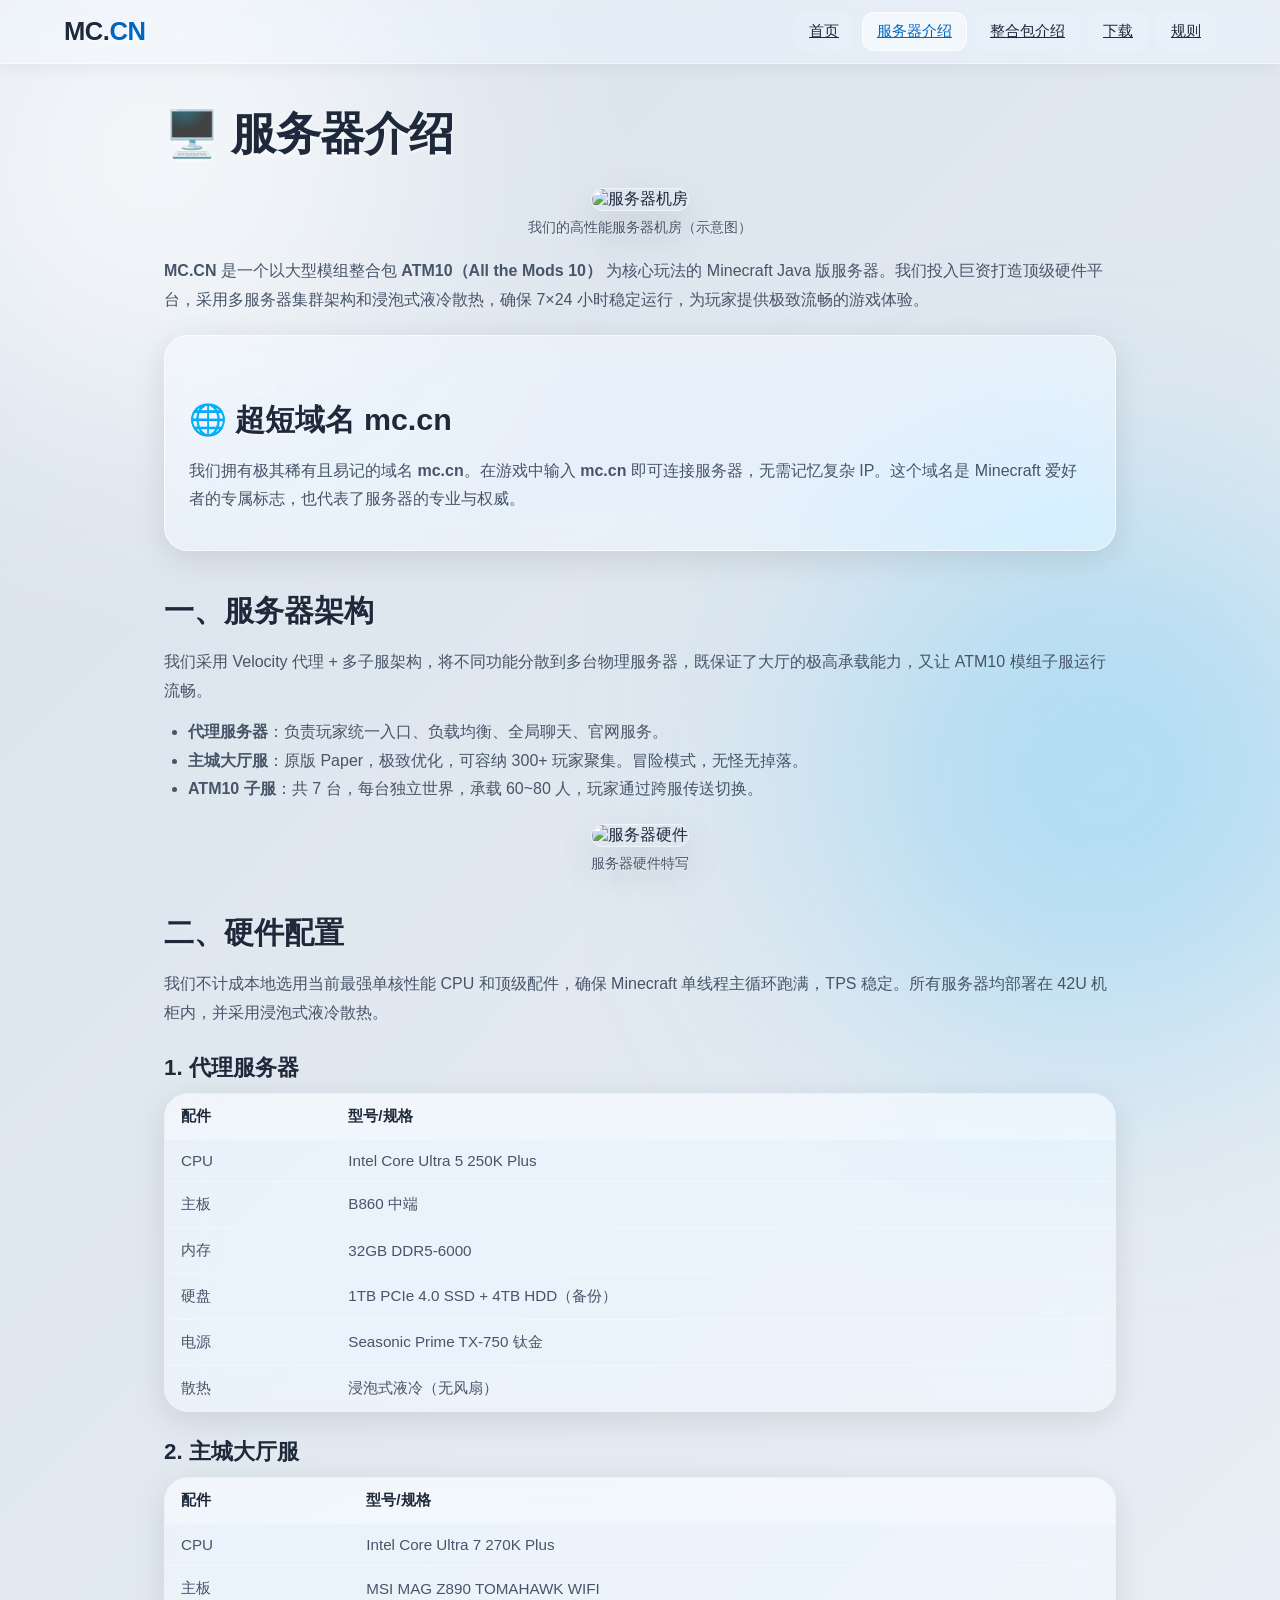
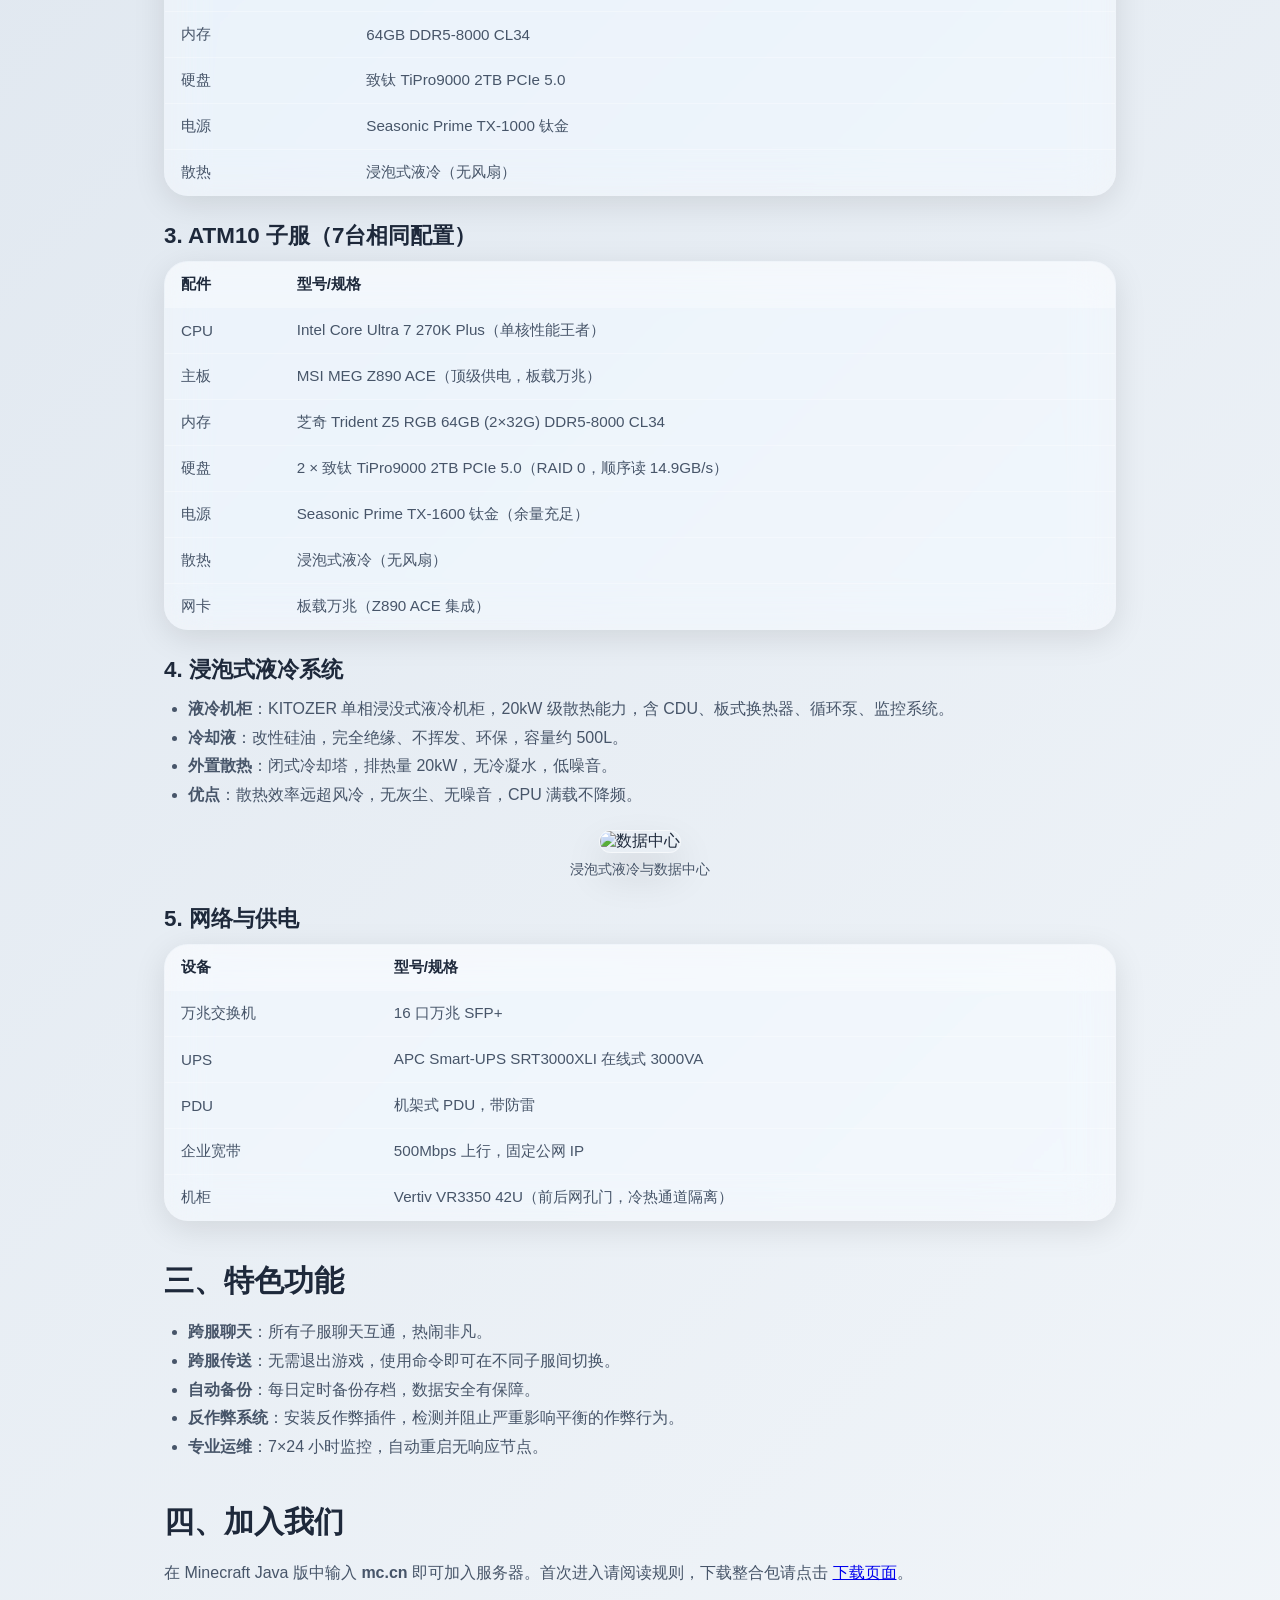
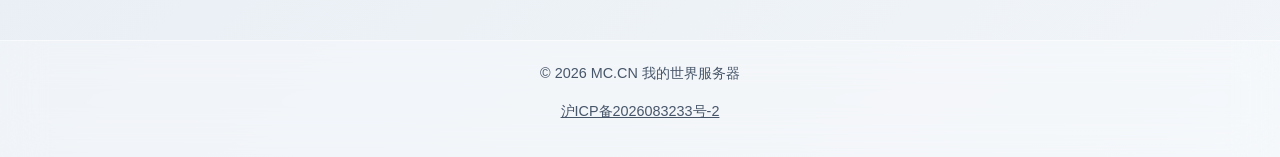
==== about.html @ 5790066d "Initial commit for GitHub Pages site" ====
<!DOCTYPE html>
<html lang="zh-CN">
<head>
    <meta charset="UTF-8">
    <meta name="viewport" content="width=device-width, initial-scale=1.0">
    <title>服务器介绍 - MC.CN</title>
    <style>
        /* 与首页相同的样式，可复制粘贴保持一致 */
        :root {
            --bg-start: #d9e2ec;
            --bg-end: #f1f5f9;
            --glass: rgba(255,255,255,0.4);
            --glass-hover: rgba(255,255,255,0.55);
            --glass-border: rgba(255,255,255,0.6);
            --text: #1e293b;
            --text2: #475569;
            --accent: #0067c0;
            --accent-hover: #1975c4;
            --shadow: 0 8px 32px rgba(0,0,0,0.1);
            --shadow-lg: 0 20px 40px rgba(0,0,0,0.12);
            --radius: 24px;
            --transition: 0.3s cubic-bezier(0.2,0,0,1);
        }
        * { margin: 0; padding: 0; box-sizing: border-box; }
        body {
            font-family: "Segoe UI", "Segoe UI Variable", "PingFang SC", "Microsoft YaHei", sans-serif;
            background: linear-gradient(135deg, var(--bg-start), var(--bg-end));
            color: var(--text);
            min-height: 100vh;
            display: flex;
            flex-direction: column;
            position: relative;
            overflow-x: hidden;
        }
        body::before, body::after {
            content: '';
            position: fixed;
            width: 550px;
            height: 550px;
            border-radius: 50%;
            filter: blur(130px);
            pointer-events: none;
            z-index: 0;
        }
        body::before { background: rgba(255,255,255,0.7); top: -120px; left: -120px; }
        body::after { background: rgba(56,189,248,0.3); bottom: -150px; right: -100px; }
        header {
            position: sticky;
            top: 0;
            z-index: 100;
            height: 64px;
            background: rgba(255,255,255,0.3);
            backdrop-filter: blur(20px) saturate(180%);
            -webkit-backdrop-filter: blur(20px) saturate(180%);
            border-bottom: 1px solid rgba(255,255,255,0.5);
            box-shadow: 0 4px 16px rgba(0,0,0,0.05);
        }
        .nav-container {
            max-width: 1200px;
            margin: 0 auto;
            padding: 0 24px;
            height: 100%;
            display: flex;
            align-items: center;
            justify-content: space-between;
            position: relative;
            z-index: 2;
        }
        .logo { font-size: 1.6rem; font-weight: 600; letter-spacing: -0.5px; text-shadow: 0 1px 2px rgba(255,255,255,0.8); }
        .logo .cn { color: var(--accent); }
        .nav-links { display: flex; gap: 8px; align-items: center; }
        .nav-links a {
            padding: 8px 14px;
            border-radius: 12px;
            font-size: 0.95rem;
            font-weight: 500;
            color: var(--text);
            transition: background var(--transition);
            background: rgba(255,255,255,0.1);
            border: 1px solid transparent;
        }
        .nav-links a:hover { background: rgba(255,255,255,0.4); text-decoration: none; border-color: rgba(255,255,255,0.6); }
        .nav-links a.active { background: rgba(255,255,255,0.5); color: var(--accent); border-color: rgba(255,255,255,0.8); }
        .container { max-width: 1000px; margin: 0 auto; padding: 40px 24px; flex: 1; width: 100%; position: relative; z-index: 1; }
        h1 { font-size: 2.8rem; font-weight: 600; margin-bottom: 24px; letter-spacing: -0.5px; text-shadow: 0 2px 4px rgba(255,255,255,0.8); }
        h2 { font-size: 1.9rem; font-weight: 600; margin: 40px 0 16px; text-shadow: 0 1px 2px rgba(255,255,255,0.6); }
        h3 { font-size: 1.4rem; font-weight: 600; margin: 24px 0 10px; }
        p { color: var(--text2); line-height: 1.8; margin-bottom: 12px; }
        ul { list-style: disc; padding-left: 24px; margin-bottom: 20px; }
        li { color: var(--text2); line-height: 1.8; }
        table {
            width: 100%;
            border-collapse: collapse;
            background: var(--glass);
            backdrop-filter: blur(20px) saturate(180%);
            -webkit-backdrop-filter: blur(20px) saturate(180%);
            border-radius: var(--radius);
            overflow: hidden;
            box-shadow: var(--shadow);
            margin-bottom: 20px;
            border: 1px solid var(--glass-border);
        }
        th, td {
            padding: 12px 16px;
            text-align: left;
            border-bottom: 1px solid rgba(255,255,255,0.3);
            font-size: 0.95rem;
        }
        th { background: rgba(255,255,255,0.3); font-weight: 600; color: var(--text); }
        td { color: var(--text2); }
        tr:last-child td { border-bottom: none; }
        .highlight-box {
            background: var(--glass);
            backdrop-filter: blur(20px) saturate(180%);
            -webkit-backdrop-filter: blur(20px) saturate(180%);
            border: 1px solid var(--glass-border);
            border-radius: var(--radius);
            padding: 24px;
            box-shadow: var(--shadow);
            margin: 20px 0;
            transition: transform var(--transition), box-shadow var(--transition);
        }
        .highlight-box:hover { transform: translateY(-4px); box-shadow: var(--shadow-lg); background: var(--glass-hover); }
        .img-container { margin: 20px 0; text-align: center; }
        .img-container img { max-width: 100%; border-radius: var(--radius); box-shadow: var(--shadow-lg); border: 1px solid rgba(255,255,255,0.6); }
        .img-caption { font-size: 0.85rem; color: var(--text2); margin-top: 8px; text-shadow: 0 1px 2px rgba(255,255,255,0.5); }
        footer {
            background: rgba(255,255,255,0.3);
            backdrop-filter: blur(20px);
            -webkit-backdrop-filter: blur(20px);
            border-top: 1px solid rgba(255,255,255,0.5);
            padding: 20px 24px;
            text-align: center;
            color: var(--text2);
            font-size: 0.9rem;
            position: relative;
            z-index: 1;
        }
        footer a { color: var(--text2); }
        @media (max-width: 768px) {
            h1 { font-size: 2.2rem; }
            .nav-links a { padding: 6px 10px; font-size: 0.85rem; }
            table { font-size: 0.8rem; }
        }
    </style>
</head>
<body>
    <header>
        <div class="nav-container">
            <div class="logo">MC.<span class="cn">CN</span></div>
            <nav class="nav-links">
                <a href="./index.html">首页</a>
                <a href="./about.html" class="active">服务器介绍</a>
                <a href="./mods.html">整合包介绍</a>
                <a href="./download.html">下载</a>
                <a href="./rules.html">规则</a>
            </nav>
        </div>
    </header>

    <main class="container">
        <h1>🖥️ 服务器介绍</h1>

        <div class="img-container">
            <img src="https://images.unsplash.com/photo-1558494949-ef010cbdcc31?auto=format&fit=crop&w=1200&q=80" alt="服务器机房">
            <div class="img-caption">我们的高性能服务器机房（示意图）</div>
        </div>

        <p><strong>MC.CN</strong> 是一个以大型模组整合包 <strong>ATM10（All the Mods 10）</strong> 为核心玩法的 Minecraft Java 版服务器。我们投入巨资打造顶级硬件平台，采用多服务器集群架构和浸泡式液冷散热，确保 7×24 小时稳定运行，为玩家提供极致流畅的游戏体验。</p>

        <div class="highlight-box">
            <h2>🌐 超短域名 mc.cn</h2>
            <p>我们拥有极其稀有且易记的域名 <strong>mc.cn</strong>。在游戏中输入 <strong>mc.cn</strong> 即可连接服务器，无需记忆复杂 IP。这个域名是 Minecraft 爱好者的专属标志，也代表了服务器的专业与权威。</p>
        </div>

        <h2>一、服务器架构</h2>
        <p>我们采用 Velocity 代理 + 多子服架构，将不同功能分散到多台物理服务器，既保证了大厅的极高承载能力，又让 ATM10 模组子服运行流畅。</p>
        <ul>
            <li><strong>代理服务器</strong>：负责玩家统一入口、负载均衡、全局聊天、官网服务。</li>
            <li><strong>主城大厅服</strong>：原版 Paper，极致优化，可容纳 300+ 玩家聚集。冒险模式，无怪无掉落。</li>
            <li><strong>ATM10 子服</strong>：共 7 台，每台独立世界，承载 60~80 人，玩家通过跨服传送切换。</li>
        </ul>

        <div class="img-container">
            <img src="https://images.unsplash.com/photo-1587202372775-e229f172b9d7?auto=format&fit=crop&w=1200&q=80" alt="服务器硬件">
            <div class="img-caption">服务器硬件特写</div>
        </div>

        <h2>二、硬件配置</h2>
        <p>我们不计成本地选用当前最强单核性能 CPU 和顶级配件，确保 Minecraft 单线程主循环跑满，TPS 稳定。所有服务器均部署在 42U 机柜内，并采用浸泡式液冷散热。</p>

        <h3>1. 代理服务器</h3>
        <table>
            <tr><th>配件</th><th>型号/规格</th></tr>
            <tr><td>CPU</td><td>Intel Core Ultra 5 250K Plus</td></tr>
            <tr><td>主板</td><td>B860 中端</td></tr>
            <tr><td>内存</td><td>32GB DDR5-6000</td></tr>
            <tr><td>硬盘</td><td>1TB PCIe 4.0 SSD + 4TB HDD（备份）</td></tr>
            <tr><td>电源</td><td>Seasonic Prime TX-750 钛金</td></tr>
            <tr><td>散热</td><td>浸泡式液冷（无风扇）</td></tr>
        </table>

        <h3>2. 主城大厅服</h3>
        <table>
            <tr><th>配件</th><th>型号/规格</th></tr>
            <tr><td>CPU</td><td>Intel Core Ultra 7 270K Plus</td></tr>
            <tr><td>主板</td><td>MSI MAG Z890 TOMAHAWK WIFI</td></tr>
            <tr><td>内存</td><td>64GB DDR5-8000 CL34</td></tr>
            <tr><td>硬盘</td><td>致钛 TiPro9000 2TB PCIe 5.0</td></tr>
            <tr><td>电源</td><td>Seasonic Prime TX-1000 钛金</td></tr>
            <tr><td>散热</td><td>浸泡式液冷（无风扇）</td></tr>
        </table>

        <h3>3. ATM10 子服（7台相同配置）</h3>
        <table>
            <tr><th>配件</th><th>型号/规格</th></tr>
            <tr><td>CPU</td><td>Intel Core Ultra 7 270K Plus（单核性能王者）</td></tr>
            <tr><td>主板</td><td>MSI MEG Z890 ACE（顶级供电，板载万兆）</td></tr>
            <tr><td>内存</td><td>芝奇 Trident Z5 RGB 64GB (2×32G) DDR5-8000 CL34</td></tr>
            <tr><td>硬盘</td><td>2 × 致钛 TiPro9000 2TB PCIe 5.0（RAID 0，顺序读 14.9GB/s）</td></tr>
            <tr><td>电源</td><td>Seasonic Prime TX-1600 钛金（余量充足）</td></tr>
            <tr><td>散热</td><td>浸泡式液冷（无风扇）</td></tr>
            <tr><td>网卡</td><td>板载万兆（Z890 ACE 集成）</td></tr>
        </table>

        <h3>4. 浸泡式液冷系统</h3>
        <ul>
            <li><strong>液冷机柜</strong>：KITOZER 单相浸没式液冷机柜，20kW 级散热能力，含 CDU、板式换热器、循环泵、监控系统。</li>
            <li><strong>冷却液</strong>：改性硅油，完全绝缘、不挥发、环保，容量约 500L。</li>
            <li><strong>外置散热</strong>：闭式冷却塔，排热量 20kW，无冷凝水，低噪音。</li>
            <li><strong>优点</strong>：散热效率远超风冷，无灰尘、无噪音，CPU 满载不降频。</li>
        </ul>

        <div class="img-container">
            <img src="https://images.unsplash.com/photo-1544197150-b99a580bb7a8?auto=format&fit=crop&w=1200&q=80" alt="数据中心">
            <div class="img-caption">浸泡式液冷与数据中心</div>
        </div>

        <h3>5. 网络与供电</h3>
        <table>
            <tr><th>设备</th><th>型号/规格</th></tr>
            <tr><td>万兆交换机</td><td>16 口万兆 SFP+</td></tr>
            <tr><td>UPS</td><td>APC Smart-UPS SRT3000XLI 在线式 3000VA</td></tr>
            <tr><td>PDU</td><td>机架式 PDU，带防雷</td></tr>
            <tr><td>企业宽带</td><td>500Mbps 上行，固定公网 IP</td></tr>
            <tr><td>机柜</td><td>Vertiv VR3350 42U（前后网孔门，冷热通道隔离）</td></tr>
        </table>

        <h2>三、特色功能</h2>
        <ul>
            <li><strong>跨服聊天</strong>：所有子服聊天互通，热闹非凡。</li>
            <li><strong>跨服传送</strong>：无需退出游戏，使用命令即可在不同子服间切换。</li>
            <li><strong>自动备份</strong>：每日定时备份存档，数据安全有保障。</li>
            <li><strong>反作弊系统</strong>：安装反作弊插件，检测并阻止严重影响平衡的作弊行为。</li>
            <li><strong>专业运维</strong>：7×24 小时监控，自动重启无响应节点。</li>
        </ul>

        <h2>四、加入我们</h2>
        <p>在 Minecraft Java 版中输入 <strong>mc.cn</strong> 即可加入服务器。首次进入请阅读规则，下载整合包请点击 <a href="./download.html">下载页面</a>。</p>
    </main>

    <footer>
        <p>© 2026 MC.CN 我的世界服务器</p>
        <p><a href="https://beian.miit.gov.cn/" target="_blank" rel="noopener">沪ICP备2026083233号-2</a></p>
    </footer>

    <script src="./ads_enabled.js"></script>
    <script src="./ads.js"></script>
</body>
</html>
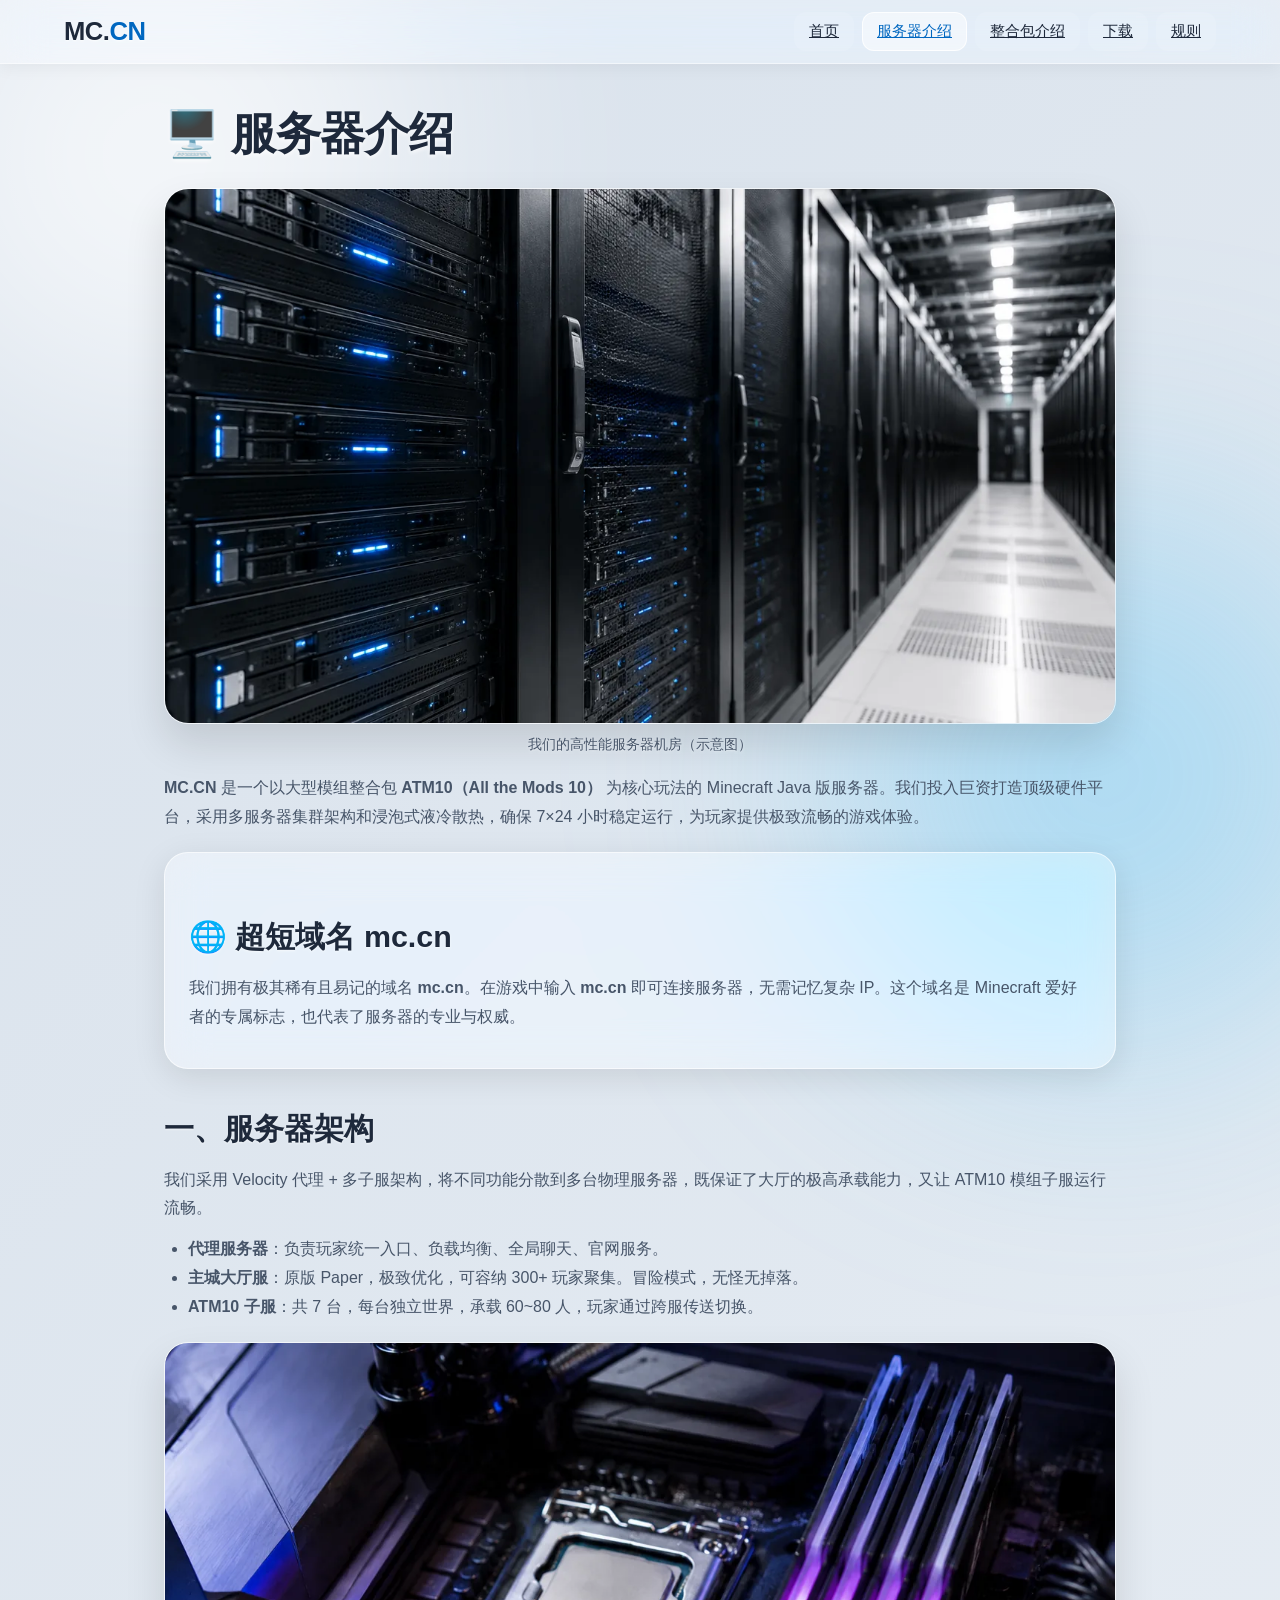
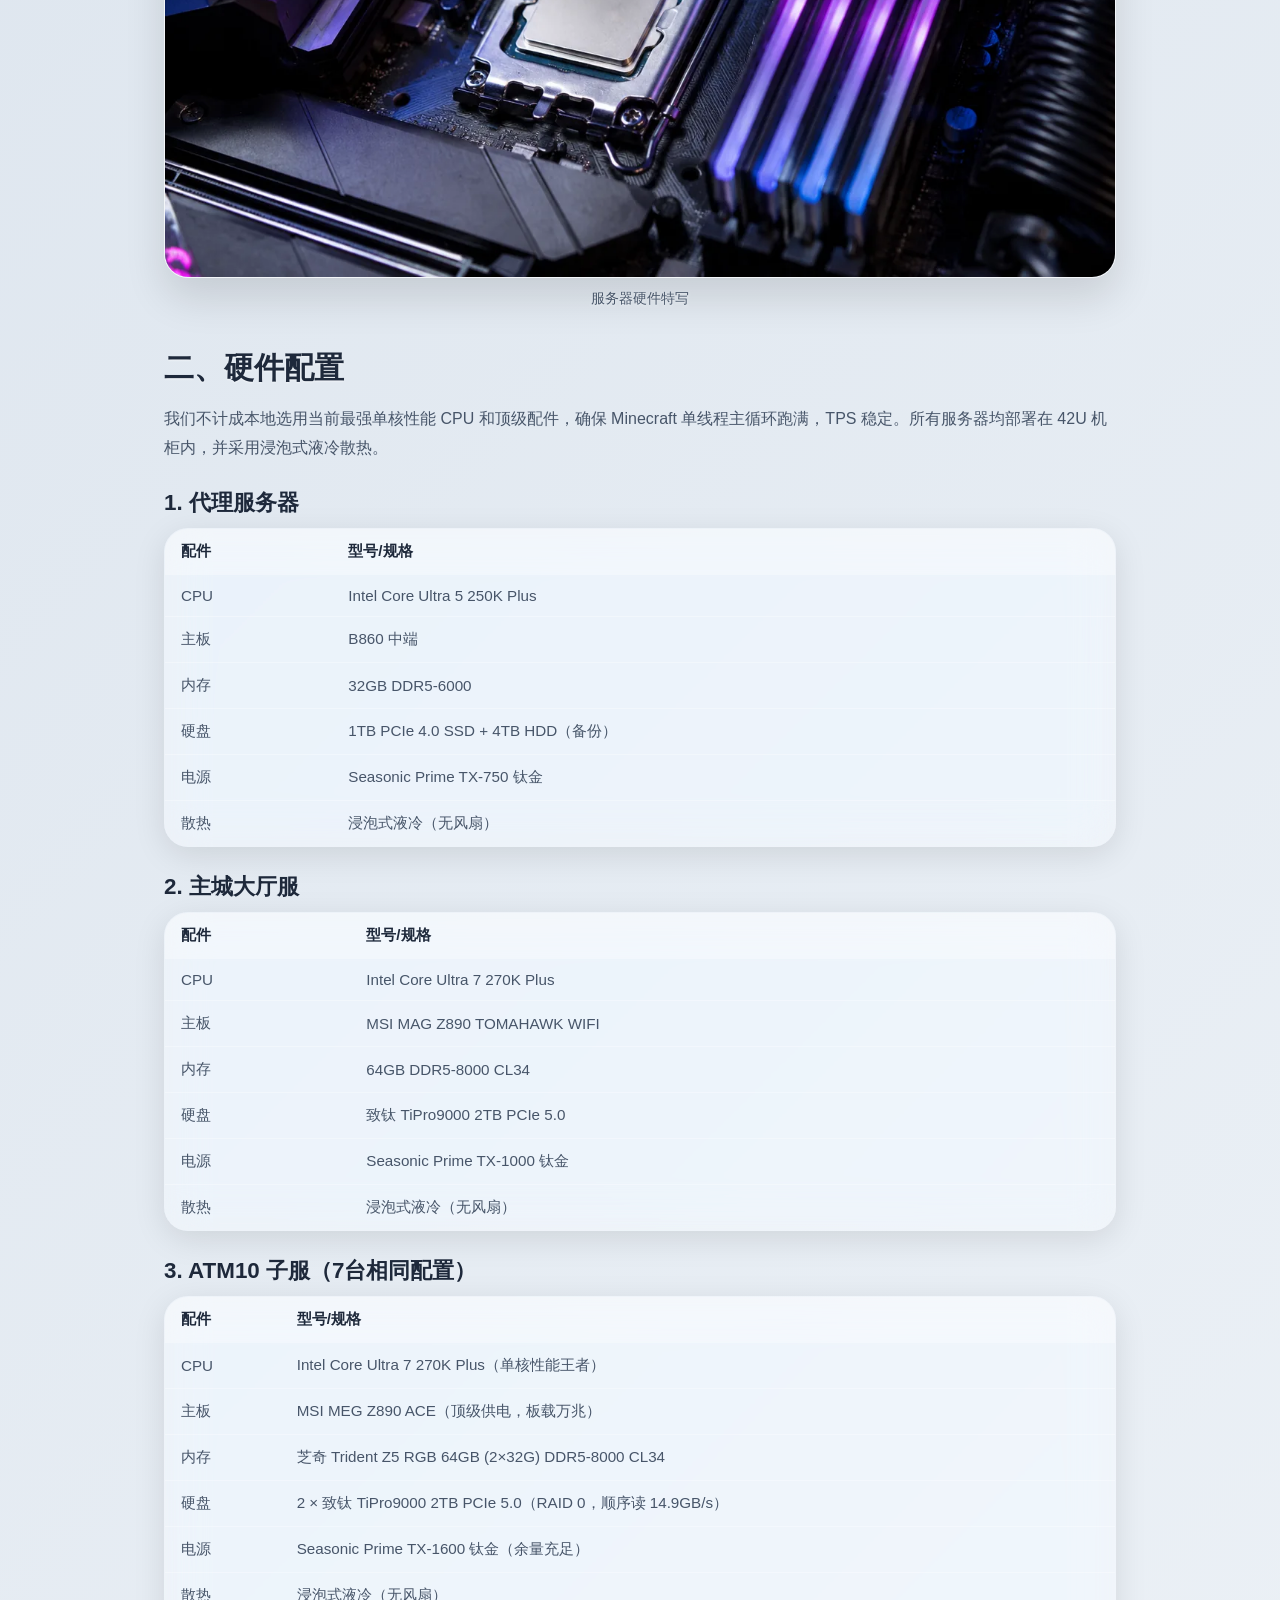
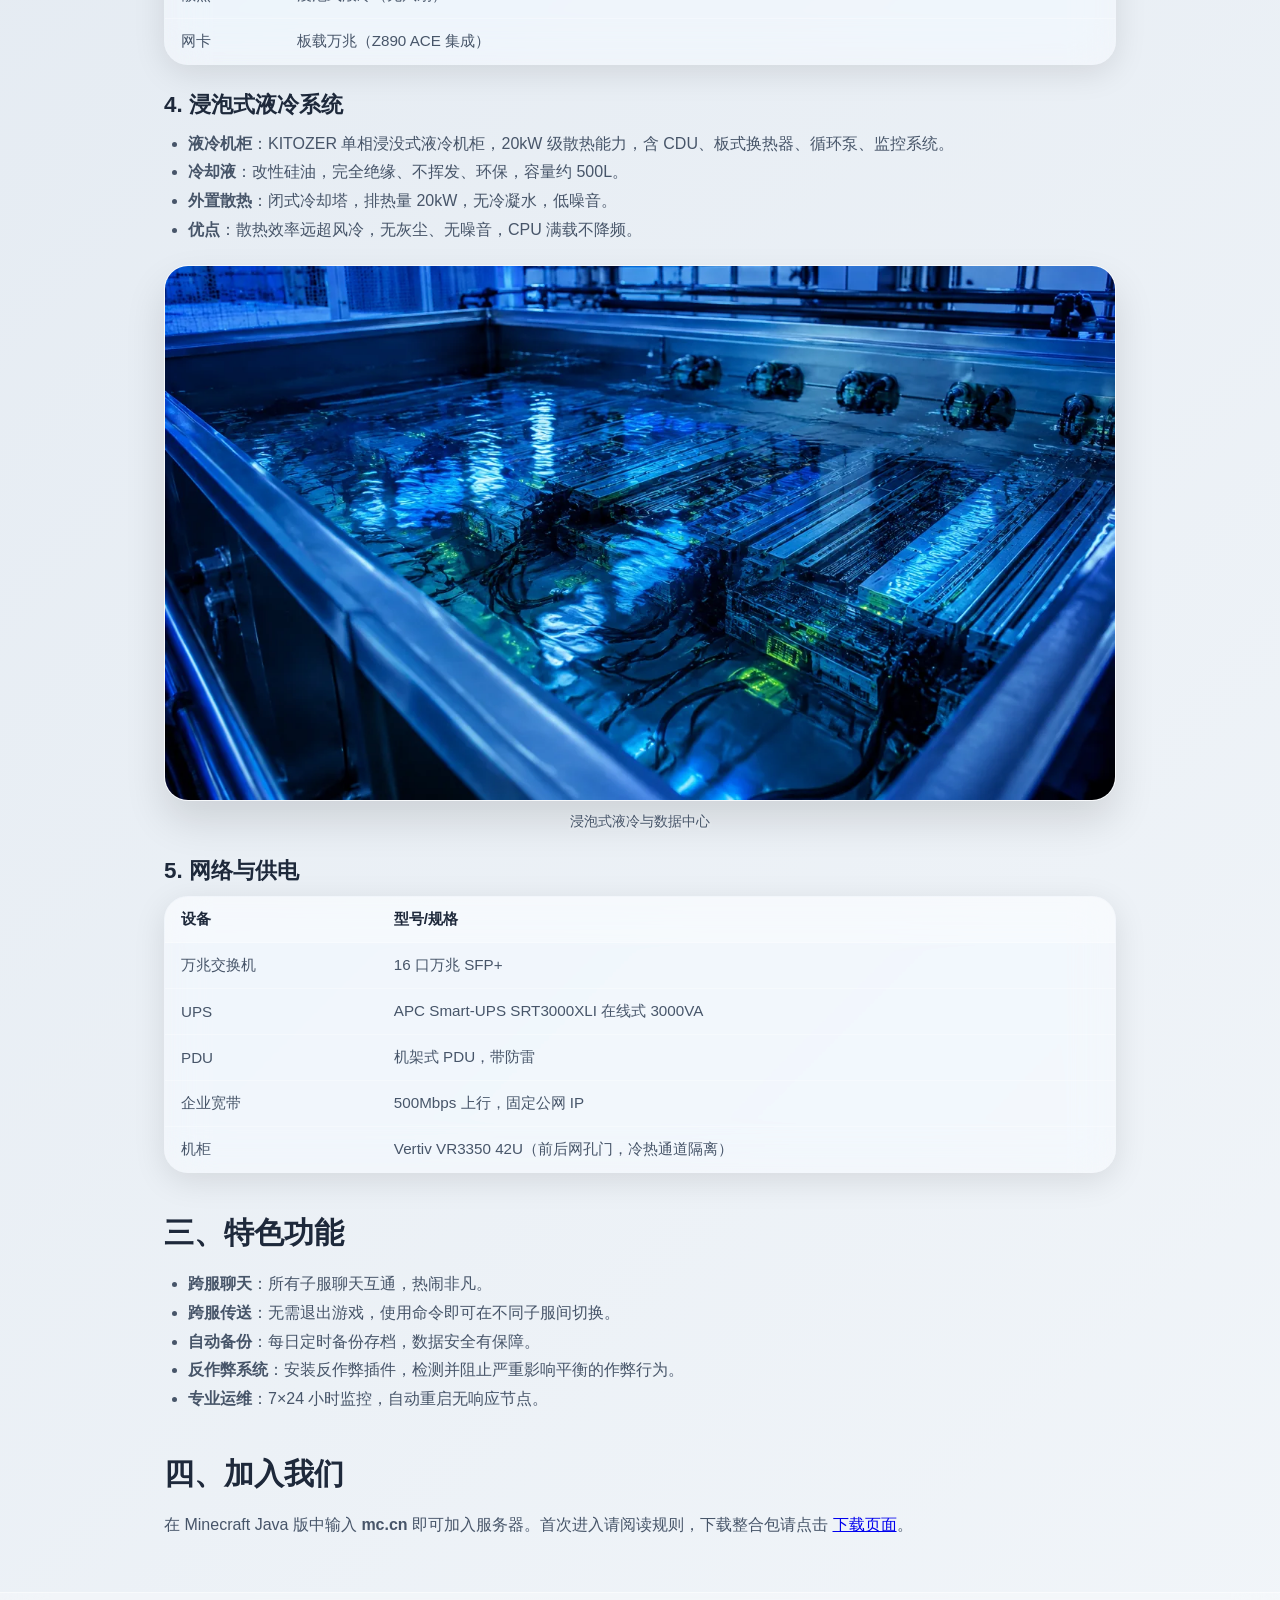
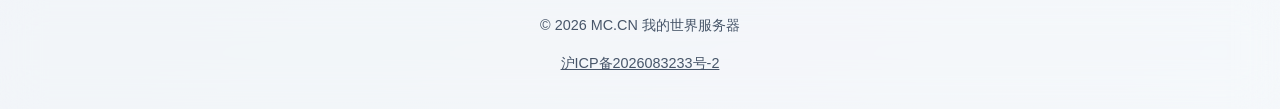
==== commit 0fc96e89: "Replace placeholder images with optimized local WebP images" ====
--- a/about.html
+++ b/about.html
@@ -162,7 +162,7 @@
         <h1>🖥️ 服务器介绍</h1>
 
         <div class="img-container">
-            <img src="https://images.unsplash.com/photo-1558494949-ef010cbdcc31?auto=format&fit=crop&w=1200&q=80" alt="服务器机房">
+            <img src="./images/about-server-room.webp" alt="服务器机房">
             <div class="img-caption">我们的高性能服务器机房（示意图）</div>
         </div>
 
@@ -182,7 +182,7 @@
         </ul>
 
         <div class="img-container">
-            <img src="https://images.unsplash.com/photo-1587202372775-e229f172b9d7?auto=format&fit=crop&w=1200&q=80" alt="服务器硬件">
+            <img src="./images/about-server-hardware.webp" alt="服务器硬件">
             <div class="img-caption">服务器硬件特写</div>
         </div>
 
@@ -232,7 +232,7 @@
         </ul>
 
         <div class="img-container">
-            <img src="https://images.unsplash.com/photo-1544197150-b99a580bb7a8?auto=format&fit=crop&w=1200&q=80" alt="数据中心">
+            <img src="./images/about-data-center.webp" alt="数据中心">
             <div class="img-caption">浸泡式液冷与数据中心</div>
         </div>
 
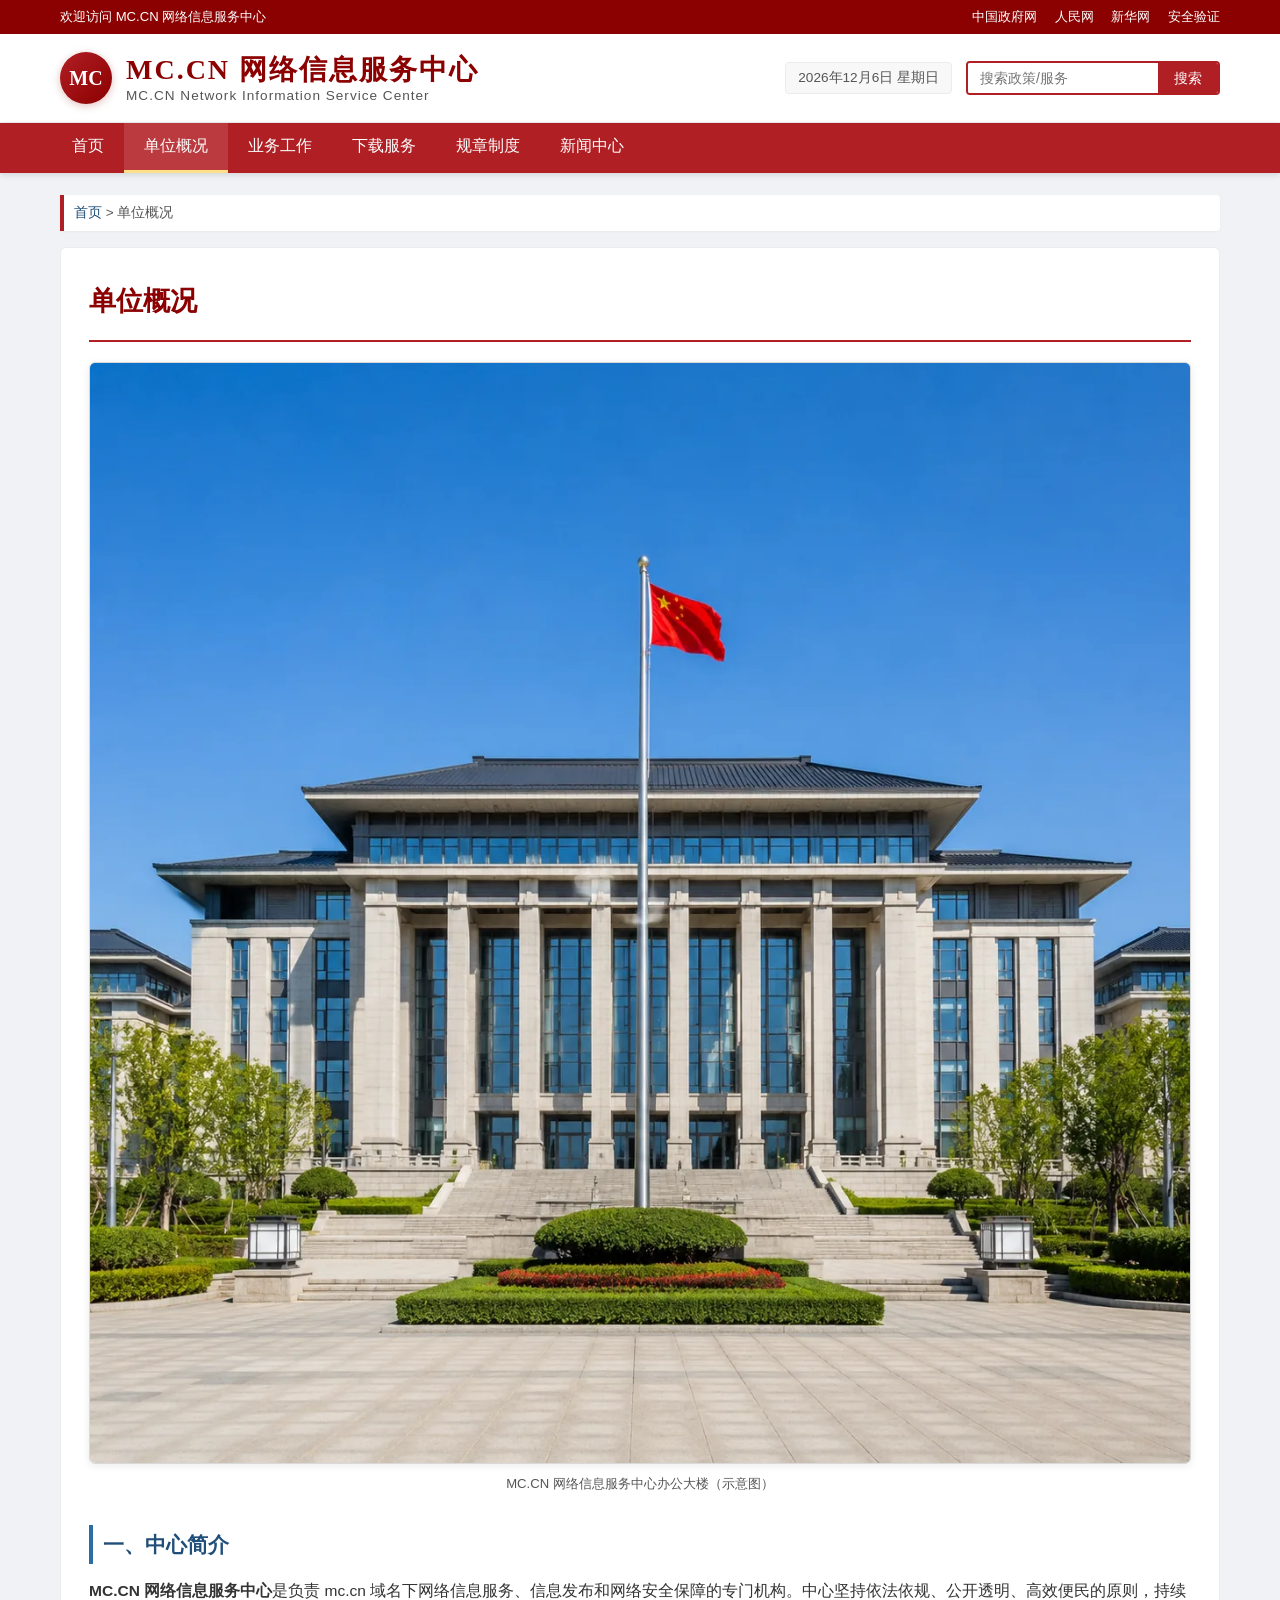
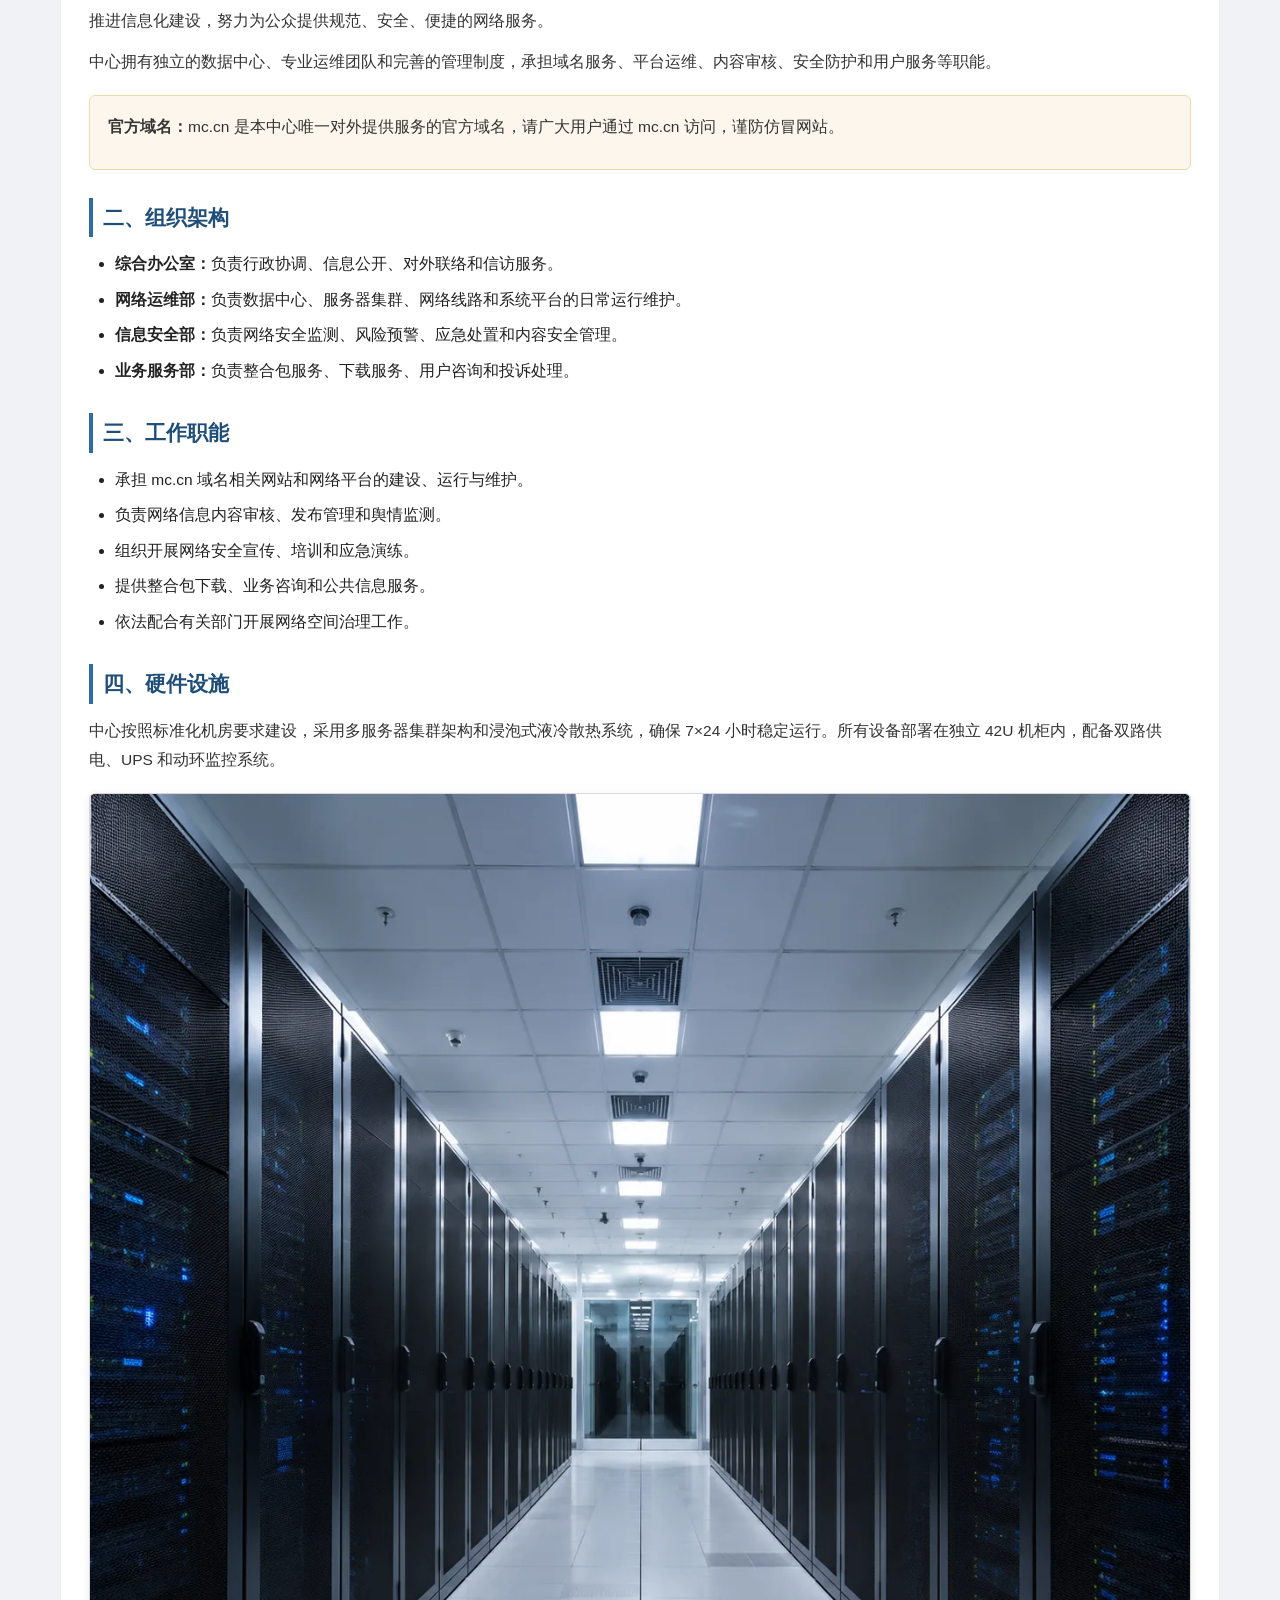
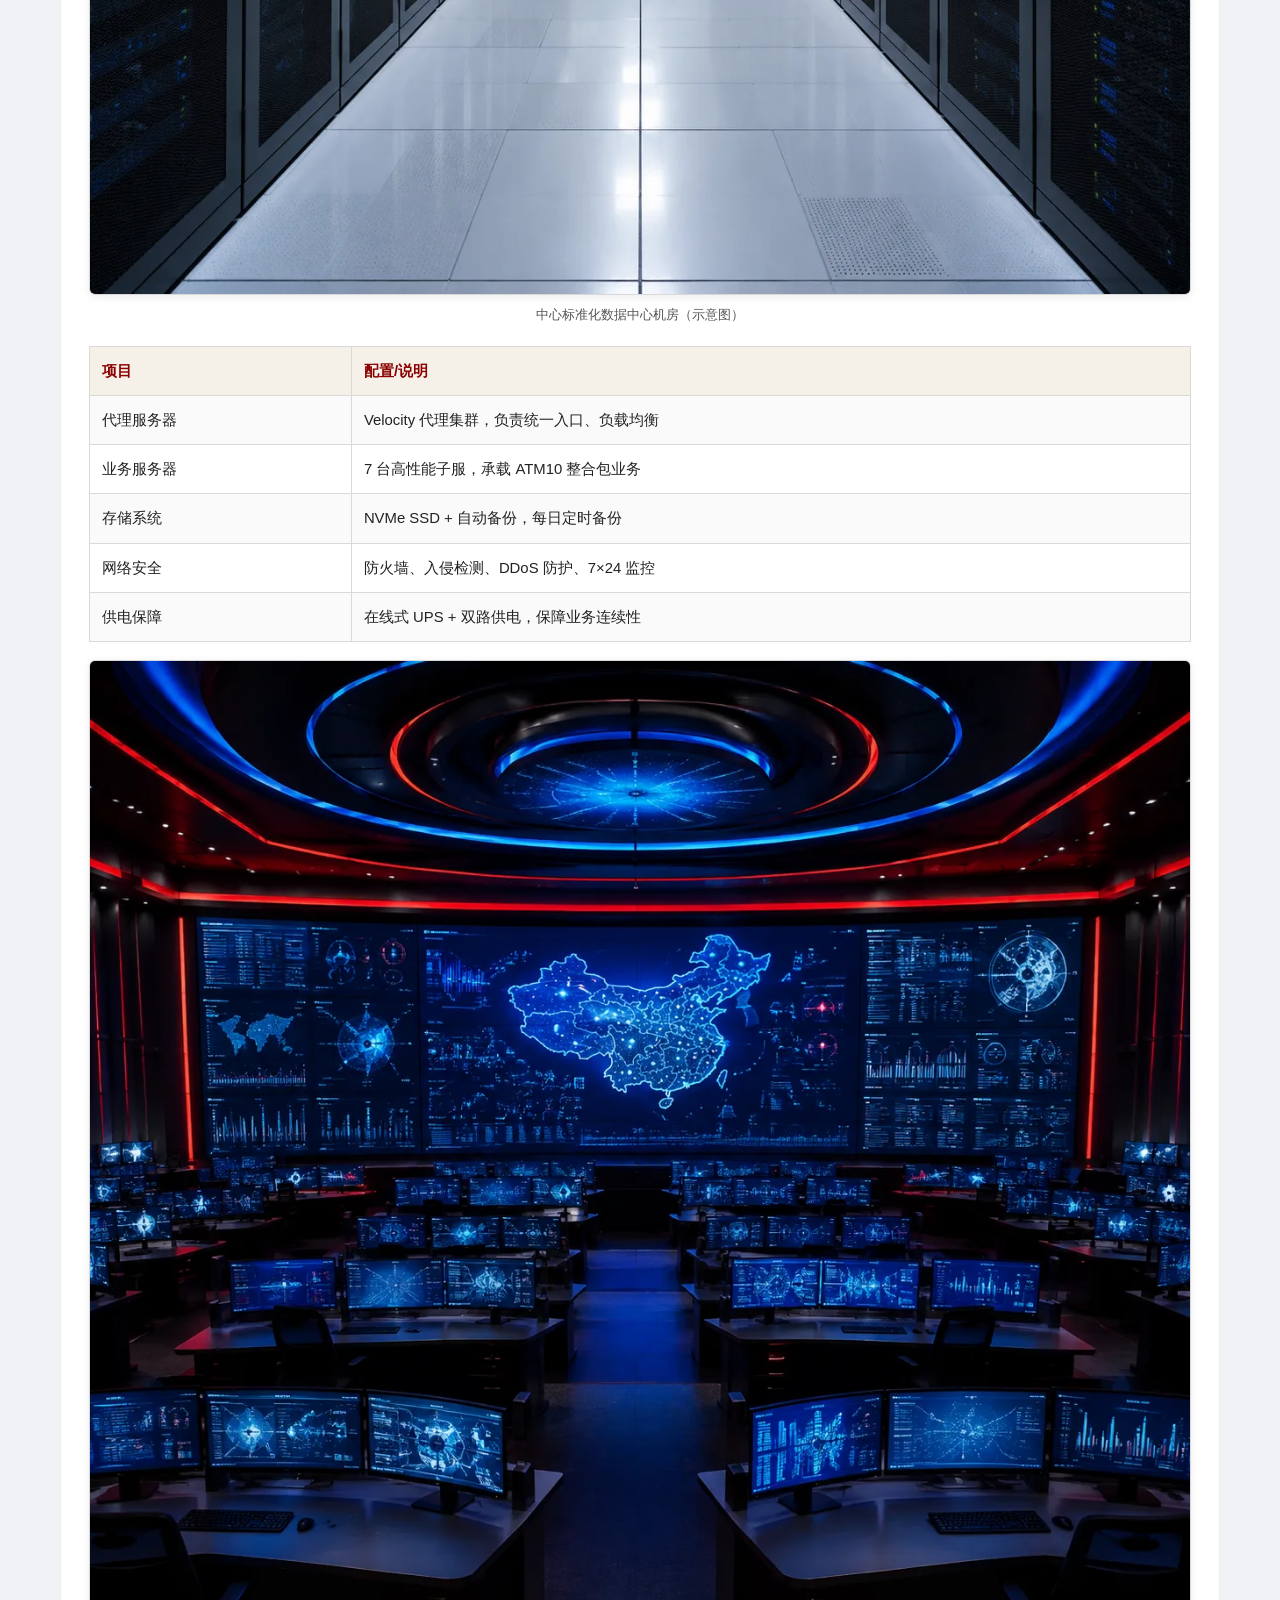
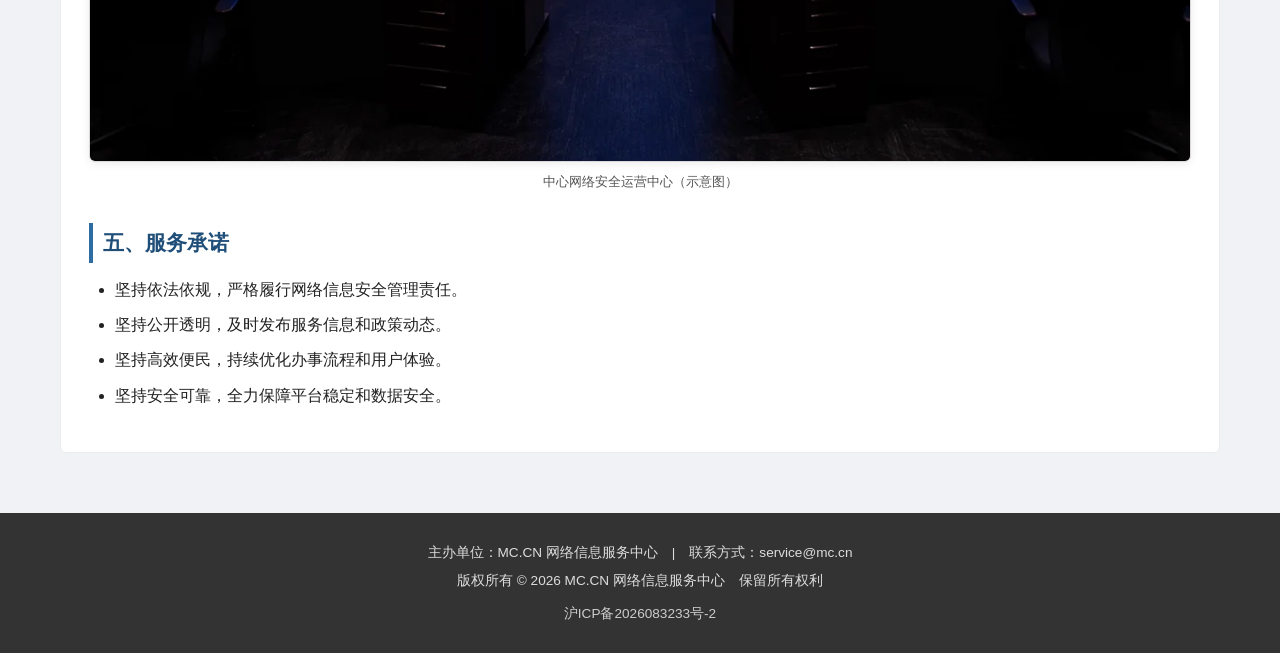
==== commit c22d2e61: "重构网站为机关事业单位风格并新增新闻中心" ====
--- a/about.html
+++ b/about.html
@@ -3,268 +3,137 @@
 <head>
     <meta charset="UTF-8">
     <meta name="viewport" content="width=device-width, initial-scale=1.0">
-    <title>服务器介绍 - MC.CN</title>
-    <style>
-        /* 与首页相同的样式，可复制粘贴保持一致 */
-        :root {
-            --bg-start: #d9e2ec;
-            --bg-end: #f1f5f9;
-            --glass: rgba(255,255,255,0.4);
-            --glass-hover: rgba(255,255,255,0.55);
-            --glass-border: rgba(255,255,255,0.6);
-            --text: #1e293b;
-            --text2: #475569;
-            --accent: #0067c0;
-            --accent-hover: #1975c4;
-            --shadow: 0 8px 32px rgba(0,0,0,0.1);
-            --shadow-lg: 0 20px 40px rgba(0,0,0,0.12);
-            --radius: 24px;
-            --transition: 0.3s cubic-bezier(0.2,0,0,1);
-        }
-        * { margin: 0; padding: 0; box-sizing: border-box; }
-        body {
-            font-family: "Segoe UI", "Segoe UI Variable", "PingFang SC", "Microsoft YaHei", sans-serif;
-            background: linear-gradient(135deg, var(--bg-start), var(--bg-end));
-            color: var(--text);
-            min-height: 100vh;
-            display: flex;
-            flex-direction: column;
-            position: relative;
-            overflow-x: hidden;
-        }
-        body::before, body::after {
-            content: '';
-            position: fixed;
-            width: 550px;
-            height: 550px;
-            border-radius: 50%;
-            filter: blur(130px);
-            pointer-events: none;
-            z-index: 0;
-        }
-        body::before { background: rgba(255,255,255,0.7); top: -120px; left: -120px; }
-        body::after { background: rgba(56,189,248,0.3); bottom: -150px; right: -100px; }
-        header {
-            position: sticky;
-            top: 0;
-            z-index: 100;
-            height: 64px;
-            background: rgba(255,255,255,0.3);
-            backdrop-filter: blur(20px) saturate(180%);
-            -webkit-backdrop-filter: blur(20px) saturate(180%);
-            border-bottom: 1px solid rgba(255,255,255,0.5);
-            box-shadow: 0 4px 16px rgba(0,0,0,0.05);
-        }
-        .nav-container {
-            max-width: 1200px;
-            margin: 0 auto;
-            padding: 0 24px;
-            height: 100%;
-            display: flex;
-            align-items: center;
-            justify-content: space-between;
-            position: relative;
-            z-index: 2;
-        }
-        .logo { font-size: 1.6rem; font-weight: 600; letter-spacing: -0.5px; text-shadow: 0 1px 2px rgba(255,255,255,0.8); }
-        .logo .cn { color: var(--accent); }
-        .nav-links { display: flex; gap: 8px; align-items: center; }
-        .nav-links a {
-            padding: 8px 14px;
-            border-radius: 12px;
-            font-size: 0.95rem;
-            font-weight: 500;
-            color: var(--text);
-            transition: background var(--transition);
-            background: rgba(255,255,255,0.1);
-            border: 1px solid transparent;
-        }
-        .nav-links a:hover { background: rgba(255,255,255,0.4); text-decoration: none; border-color: rgba(255,255,255,0.6); }
-        .nav-links a.active { background: rgba(255,255,255,0.5); color: var(--accent); border-color: rgba(255,255,255,0.8); }
-        .container { max-width: 1000px; margin: 0 auto; padding: 40px 24px; flex: 1; width: 100%; position: relative; z-index: 1; }
-        h1 { font-size: 2.8rem; font-weight: 600; margin-bottom: 24px; letter-spacing: -0.5px; text-shadow: 0 2px 4px rgba(255,255,255,0.8); }
-        h2 { font-size: 1.9rem; font-weight: 600; margin: 40px 0 16px; text-shadow: 0 1px 2px rgba(255,255,255,0.6); }
-        h3 { font-size: 1.4rem; font-weight: 600; margin: 24px 0 10px; }
-        p { color: var(--text2); line-height: 1.8; margin-bottom: 12px; }
-        ul { list-style: disc; padding-left: 24px; margin-bottom: 20px; }
-        li { color: var(--text2); line-height: 1.8; }
-        table {
-            width: 100%;
-            border-collapse: collapse;
-            background: var(--glass);
-            backdrop-filter: blur(20px) saturate(180%);
-            -webkit-backdrop-filter: blur(20px) saturate(180%);
-            border-radius: var(--radius);
-            overflow: hidden;
-            box-shadow: var(--shadow);
-            margin-bottom: 20px;
-            border: 1px solid var(--glass-border);
-        }
-        th, td {
-            padding: 12px 16px;
-            text-align: left;
-            border-bottom: 1px solid rgba(255,255,255,0.3);
-            font-size: 0.95rem;
-        }
-        th { background: rgba(255,255,255,0.3); font-weight: 600; color: var(--text); }
-        td { color: var(--text2); }
-        tr:last-child td { border-bottom: none; }
-        .highlight-box {
-            background: var(--glass);
-            backdrop-filter: blur(20px) saturate(180%);
-            -webkit-backdrop-filter: blur(20px) saturate(180%);
-            border: 1px solid var(--glass-border);
-            border-radius: var(--radius);
-            padding: 24px;
-            box-shadow: var(--shadow);
-            margin: 20px 0;
-            transition: transform var(--transition), box-shadow var(--transition);
-        }
-        .highlight-box:hover { transform: translateY(-4px); box-shadow: var(--shadow-lg); background: var(--glass-hover); }
-        .img-container { margin: 20px 0; text-align: center; }
-        .img-container img { max-width: 100%; border-radius: var(--radius); box-shadow: var(--shadow-lg); border: 1px solid rgba(255,255,255,0.6); }
-        .img-caption { font-size: 0.85rem; color: var(--text2); margin-top: 8px; text-shadow: 0 1px 2px rgba(255,255,255,0.5); }
-        footer {
-            background: rgba(255,255,255,0.3);
-            backdrop-filter: blur(20px);
-            -webkit-backdrop-filter: blur(20px);
-            border-top: 1px solid rgba(255,255,255,0.5);
-            padding: 20px 24px;
-            text-align: center;
-            color: var(--text2);
-            font-size: 0.9rem;
-            position: relative;
-            z-index: 1;
-        }
-        footer a { color: var(--text2); }
-        @media (max-width: 768px) {
-            h1 { font-size: 2.2rem; }
-            .nav-links a { padding: 6px 10px; font-size: 0.85rem; }
-            table { font-size: 0.8rem; }
-        }
-    </style>
+    <title>单位概况 - MC.CN 网络信息服务中心</title>
+    <meta name="description" content="MC.CN 网络信息服务中心单位概况、组织架构、工作职能和硬件设施。">
+    <link rel="stylesheet" href="./assets/css/style.css">
 </head>
 <body>
-    <header>
-        <div class="nav-container">
-            <div class="logo">MC.<span class="cn">CN</span></div>
-            <nav class="nav-links">
-                <a href="./index.html">首页</a>
-                <a href="./about.html" class="active">服务器介绍</a>
-                <a href="./mods.html">整合包介绍</a>
-                <a href="./download.html">下载</a>
-                <a href="./rules.html">规则</a>
-            </nav>
+    <div class="topbar">
+        <div class="topbar-inner">
+            <span>欢迎访问 MC.CN 网络信息服务中心</span>
+            <span>
+                <a href="https://www.gov.cn/" target="_blank" rel="noopener">中国政府网</a>
+                <a href="https://www.people.com.cn/" target="_blank" rel="noopener">人民网</a>
+                <a href="https://www.news.cn/" target="_blank" rel="noopener">新华网</a>
+                <a href="./verify.html">安全验证</a>
+            </span>
+        </div>
+    </div>
+
+    <header class="header">
+        <div class="header-inner">
+            <div class="logo">
+                <div class="logo-badge">MC</div>
+                <div>
+                    <div class="site-title">MC.CN 网络信息服务中心</div>
+                    <div class="site-subtitle">MC.CN Network Information Service Center</div>
+                </div>
+            </div>
+            <div class="header-tools">
+                <span class="header-date" id="today">加载日期...</span>
+                <form class="search-box" action="https://www.gov.cn/search/" method="get" target="_blank" rel="noopener">
+                    <input type="text" name="q" placeholder="搜索政策/服务" aria-label="搜索">
+                    <button type="submit">搜索</button>
+                </form>
+            </div>
         </div>
     </header>
 
-    <main class="container">
-        <h1>🖥️ 服务器介绍</h1>
+    <nav class="navbar">
+        <div class="nav-inner">
+            <a href="./index.html">首页</a>
+            <a href="./about.html" class="active">单位概况</a>
+            <a href="./mods.html">业务工作</a>
+            <a href="./download.html">下载服务</a>
+            <a href="./rules.html">规章制度</a>
+            <a href="./news.html">新闻中心</a>
+        </div>
+    </nav>
 
-        <div class="img-container">
-            <img src="./images/about-server-room.webp" alt="服务器机房">
-            <div class="img-caption">我们的高性能服务器机房（示意图）</div>
+    <main class="main">
+        <div class="container">
+            <div class="breadcrumb"><a href="./index.html">首页</a> &gt; 单位概况</div>
+
+            <article class="article">
+                <h1>单位概况</h1>
+
+                <div class="img-figure">
+                    <img src="./images/office-building.webp" alt="中心办公大楼">
+                    <div class="img-caption">MC.CN 网络信息服务中心办公大楼（示意图）</div>
+                </div>
+
+                <h2>一、中心简介</h2>
+                <p><strong>MC.CN 网络信息服务中心</strong>是负责 mc.cn 域名下网络信息服务、信息发布和网络安全保障的专门机构。中心坚持依法依规、公开透明、高效便民的原则，持续推进信息化建设，努力为公众提供规范、安全、便捷的网络服务。</p>
+                <p>中心拥有独立的数据中心、专业运维团队和完善的管理制度，承担域名服务、平台运维、内容审核、安全防护和用户服务等职能。</p>
+
+                <div class="highlight-box" style="background:#fdf6ec;border:1px solid #f0d9a8;padding:16px 18px;border-radius:6px;margin:18px 0;">
+                    <p><strong>官方域名：</strong>mc.cn 是本中心唯一对外提供服务的官方域名，请广大用户通过 mc.cn 访问，谨防仿冒网站。</p>
+                </div>
+
+                <h2>二、组织架构</h2>
+                <ul>
+                    <li><strong>综合办公室：</strong>负责行政协调、信息公开、对外联络和信访服务。</li>
+                    <li><strong>网络运维部：</strong>负责数据中心、服务器集群、网络线路和系统平台的日常运行维护。</li>
+                    <li><strong>信息安全部：</strong>负责网络安全监测、风险预警、应急处置和内容安全管理。</li>
+                    <li><strong>业务服务部：</strong>负责整合包服务、下载服务、用户咨询和投诉处理。</li>
+                </ul>
+
+                <h2>三、工作职能</h2>
+                <ul>
+                    <li>承担 mc.cn 域名相关网站和网络平台的建设、运行与维护。</li>
+                    <li>负责网络信息内容审核、发布管理和舆情监测。</li>
+                    <li>组织开展网络安全宣传、培训和应急演练。</li>
+                    <li>提供整合包下载、业务咨询和公共信息服务。</li>
+                    <li>依法配合有关部门开展网络空间治理工作。</li>
+                </ul>
+
+                <h2>四、硬件设施</h2>
+                <p>中心按照标准化机房要求建设，采用多服务器集群架构和浸泡式液冷散热系统，确保 7×24 小时稳定运行。所有设备部署在独立 42U 机柜内，配备双路供电、UPS 和动环监控系统。</p>
+
+                <div class="img-figure">
+                    <img src="./images/server-room.webp" alt="标准化数据中心机房">
+                    <div class="img-caption">中心标准化数据中心机房（示意图）</div>
+                </div>
+
+                <table class="official-table">
+                    <tr><th>项目</th><th>配置/说明</th></tr>
+                    <tr><td>代理服务器</td><td>Velocity 代理集群，负责统一入口、负载均衡</td></tr>
+                    <tr><td>业务服务器</td><td>7 台高性能子服，承载 ATM10 整合包业务</td></tr>
+                    <tr><td>存储系统</td><td>NVMe SSD + 自动备份，每日定时备份</td></tr>
+                    <tr><td>网络安全</td><td>防火墙、入侵检测、DDoS 防护、7×24 监控</td></tr>
+                    <tr><td>供电保障</td><td>在线式 UPS + 双路供电，保障业务连续性</td></tr>
+                </table>
+
+                <div class="img-figure">
+                    <img src="./images/security-center.webp" alt="网络安全运营中心">
+                    <div class="img-caption">中心网络安全运营中心（示意图）</div>
+                </div>
+
+                <h2>五、服务承诺</h2>
+                <ul>
+                    <li>坚持依法依规，严格履行网络信息安全管理责任。</li>
+                    <li>坚持公开透明，及时发布服务信息和政策动态。</li>
+                    <li>坚持高效便民，持续优化办事流程和用户体验。</li>
+                    <li>坚持安全可靠，全力保障平台稳定和数据安全。</li>
+                </ul>
+            </article>
         </div>
-
-        <p><strong>MC.CN</strong> 是一个以大型模组整合包 <strong>ATM10（All the Mods 10）</strong> 为核心玩法的 Minecraft Java 版服务器。我们投入巨资打造顶级硬件平台，采用多服务器集群架构和浸泡式液冷散热，确保 7×24 小时稳定运行，为玩家提供极致流畅的游戏体验。</p>
-
-        <div class="highlight-box">
-            <h2>🌐 超短域名 mc.cn</h2>
-            <p>我们拥有极其稀有且易记的域名 <strong>mc.cn</strong>。在游戏中输入 <strong>mc.cn</strong> 即可连接服务器，无需记忆复杂 IP。这个域名是 Minecraft 爱好者的专属标志，也代表了服务器的专业与权威。</p>
-        </div>
-
-        <h2>一、服务器架构</h2>
-        <p>我们采用 Velocity 代理 + 多子服架构，将不同功能分散到多台物理服务器，既保证了大厅的极高承载能力，又让 ATM10 模组子服运行流畅。</p>
-        <ul>
-            <li><strong>代理服务器</strong>：负责玩家统一入口、负载均衡、全局聊天、官网服务。</li>
-            <li><strong>主城大厅服</strong>：原版 Paper，极致优化，可容纳 300+ 玩家聚集。冒险模式，无怪无掉落。</li>
-            <li><strong>ATM10 子服</strong>：共 7 台，每台独立世界，承载 60~80 人，玩家通过跨服传送切换。</li>
-        </ul>
-
-        <div class="img-container">
-            <img src="./images/about-server-hardware.webp" alt="服务器硬件">
-            <div class="img-caption">服务器硬件特写</div>
-        </div>
-
-        <h2>二、硬件配置</h2>
-        <p>我们不计成本地选用当前最强单核性能 CPU 和顶级配件，确保 Minecraft 单线程主循环跑满，TPS 稳定。所有服务器均部署在 42U 机柜内，并采用浸泡式液冷散热。</p>
-
-        <h3>1. 代理服务器</h3>
-        <table>
-            <tr><th>配件</th><th>型号/规格</th></tr>
-            <tr><td>CPU</td><td>Intel Core Ultra 5 250K Plus</td></tr>
-            <tr><td>主板</td><td>B860 中端</td></tr>
-            <tr><td>内存</td><td>32GB DDR5-6000</td></tr>
-            <tr><td>硬盘</td><td>1TB PCIe 4.0 SSD + 4TB HDD（备份）</td></tr>
-            <tr><td>电源</td><td>Seasonic Prime TX-750 钛金</td></tr>
-            <tr><td>散热</td><td>浸泡式液冷（无风扇）</td></tr>
-        </table>
-
-        <h3>2. 主城大厅服</h3>
-        <table>
-            <tr><th>配件</th><th>型号/规格</th></tr>
-            <tr><td>CPU</td><td>Intel Core Ultra 7 270K Plus</td></tr>
-            <tr><td>主板</td><td>MSI MAG Z890 TOMAHAWK WIFI</td></tr>
-            <tr><td>内存</td><td>64GB DDR5-8000 CL34</td></tr>
-            <tr><td>硬盘</td><td>致钛 TiPro9000 2TB PCIe 5.0</td></tr>
-            <tr><td>电源</td><td>Seasonic Prime TX-1000 钛金</td></tr>
-            <tr><td>散热</td><td>浸泡式液冷（无风扇）</td></tr>
-        </table>
-
-        <h3>3. ATM10 子服（7台相同配置）</h3>
-        <table>
-            <tr><th>配件</th><th>型号/规格</th></tr>
-            <tr><td>CPU</td><td>Intel Core Ultra 7 270K Plus（单核性能王者）</td></tr>
-            <tr><td>主板</td><td>MSI MEG Z890 ACE（顶级供电，板载万兆）</td></tr>
-            <tr><td>内存</td><td>芝奇 Trident Z5 RGB 64GB (2×32G) DDR5-8000 CL34</td></tr>
-            <tr><td>硬盘</td><td>2 × 致钛 TiPro9000 2TB PCIe 5.0（RAID 0，顺序读 14.9GB/s）</td></tr>
-            <tr><td>电源</td><td>Seasonic Prime TX-1600 钛金（余量充足）</td></tr>
-            <tr><td>散热</td><td>浸泡式液冷（无风扇）</td></tr>
-            <tr><td>网卡</td><td>板载万兆（Z890 ACE 集成）</td></tr>
-        </table>
-
-        <h3>4. 浸泡式液冷系统</h3>
-        <ul>
-            <li><strong>液冷机柜</strong>：KITOZER 单相浸没式液冷机柜，20kW 级散热能力，含 CDU、板式换热器、循环泵、监控系统。</li>
-            <li><strong>冷却液</strong>：改性硅油，完全绝缘、不挥发、环保，容量约 500L。</li>
-            <li><strong>外置散热</strong>：闭式冷却塔，排热量 20kW，无冷凝水，低噪音。</li>
-            <li><strong>优点</strong>：散热效率远超风冷，无灰尘、无噪音，CPU 满载不降频。</li>
-        </ul>
-
-        <div class="img-container">
-            <img src="./images/about-data-center.webp" alt="数据中心">
-            <div class="img-caption">浸泡式液冷与数据中心</div>
-        </div>
-
-        <h3>5. 网络与供电</h3>
-        <table>
-            <tr><th>设备</th><th>型号/规格</th></tr>
-            <tr><td>万兆交换机</td><td>16 口万兆 SFP+</td></tr>
-            <tr><td>UPS</td><td>APC Smart-UPS SRT3000XLI 在线式 3000VA</td></tr>
-            <tr><td>PDU</td><td>机架式 PDU，带防雷</td></tr>
-            <tr><td>企业宽带</td><td>500Mbps 上行，固定公网 IP</td></tr>
-            <tr><td>机柜</td><td>Vertiv VR3350 42U（前后网孔门，冷热通道隔离）</td></tr>
-        </table>
-
-        <h2>三、特色功能</h2>
-        <ul>
-            <li><strong>跨服聊天</strong>：所有子服聊天互通，热闹非凡。</li>
-            <li><strong>跨服传送</strong>：无需退出游戏，使用命令即可在不同子服间切换。</li>
-            <li><strong>自动备份</strong>：每日定时备份存档，数据安全有保障。</li>
-            <li><strong>反作弊系统</strong>：安装反作弊插件，检测并阻止严重影响平衡的作弊行为。</li>
-            <li><strong>专业运维</strong>：7×24 小时监控，自动重启无响应节点。</li>
-        </ul>
-
-        <h2>四、加入我们</h2>
-        <p>在 Minecraft Java 版中输入 <strong>mc.cn</strong> 即可加入服务器。首次进入请阅读规则，下载整合包请点击 <a href="./download.html">下载页面</a>。</p>
     </main>
 
-    <footer>
-        <p>© 2026 MC.CN 我的世界服务器</p>
-        <p><a href="https://beian.miit.gov.cn/" target="_blank" rel="noopener">沪ICP备2026083233号-2</a></p>
+    <footer class="footer">
+        <p>主办单位：MC.CN 网络信息服务中心　|　联系方式：service@mc.cn</p>
+        <p>版权所有 © 2026 MC.CN 网络信息服务中心　保留所有权利</p>
+        <p class="beian">
+            <a href="https://beian.miit.gov.cn/" target="_blank" rel="noopener">沪ICP备2026083233号-2</a>
+        </p>
     </footer>
 
-    <script src="./ads_enabled.js"></script>
-    <script src="./ads.js"></script>
+    <script>
+        (function () {
+            var d = new Date();
+            var week = ['日', '一', '二', '三', '四', '五', '六'];
+            document.getElementById('today').textContent = d.getFullYear() + '年' + (d.getMonth() + 1) + '月' + d.getDate() + '日 星期' + week[d.getDay()];
+        })();
+    </script>
 </body>
-</html>+</html>
--- a/assets/css/style.css
+++ b/assets/css/style.css
@@ -0,0 +1,742 @@
+/* ============ MC.CN 网络信息服务中心 官方网站 ============ */
+:root {
+  --primary: #b01f24;
+  --primary-dark: #8b0000;
+  --primary-light: #d43a3f;
+  --blue: #1f4e79;
+  --blue-light: #2e6da4;
+  --bg: #f0f2f5;
+  --panel: #ffffff;
+  --text: #222222;
+  --text-light: #555555;
+  --line: #d9d9d9;
+  --line-light: #ececec;
+  --gold: #c9a063;
+  --font-serif: "SimSun", "STSong", "Songti SC", "Noto Serif CJK SC", serif;
+  --font-sans: "Microsoft YaHei", "PingFang SC", "Segoe UI", sans-serif;
+}
+
+* {
+  margin: 0;
+  padding: 0;
+  box-sizing: border-box;
+}
+
+html {
+  scroll-behavior: smooth;
+}
+
+body {
+  font-family: var(--font-sans);
+  background: var(--bg);
+  color: var(--text);
+  min-height: 100vh;
+  display: flex;
+  flex-direction: column;
+}
+
+a {
+  color: var(--blue);
+  text-decoration: none;
+}
+
+a:hover {
+  color: var(--primary);
+  text-decoration: underline;
+}
+
+ul {
+  list-style: none;
+}
+
+img {
+  max-width: 100%;
+  display: block;
+}
+
+/* 顶部工具条 */
+.topbar {
+  background: var(--primary-dark);
+  color: #fff;
+  font-size: 0.82rem;
+  line-height: 34px;
+}
+
+.topbar-inner {
+  max-width: 1200px;
+  margin: 0 auto;
+  padding: 0 20px;
+  display: flex;
+  justify-content: space-between;
+  align-items: center;
+}
+
+.topbar a {
+  color: #fff;
+  margin-left: 14px;
+}
+
+.topbar a:hover {
+  color: #ffe08a;
+  text-decoration: none;
+}
+
+/* 页头 */
+.header {
+  background: #fff;
+  border-bottom: 1px solid var(--line-light);
+}
+
+.header-inner {
+  max-width: 1200px;
+  margin: 0 auto;
+  padding: 18px 20px;
+  display: flex;
+  align-items: center;
+  justify-content: space-between;
+  flex-wrap: wrap;
+  gap: 12px;
+}
+
+.logo {
+  display: flex;
+  align-items: center;
+  gap: 14px;
+}
+
+.logo-badge {
+  width: 52px;
+  height: 52px;
+  border-radius: 50%;
+  background: linear-gradient(135deg, var(--primary), var(--primary-dark));
+  color: #fff;
+  font-family: var(--font-serif);
+  font-size: 1.25rem;
+  font-weight: 700;
+  display: flex;
+  align-items: center;
+  justify-content: center;
+  flex-shrink: 0;
+  box-shadow: 0 2px 8px rgba(139, 0, 0, 0.25);
+}
+
+.site-title {
+  font-family: var(--font-serif);
+  font-size: 1.75rem;
+  font-weight: 700;
+  color: var(--primary-dark);
+  letter-spacing: 2px;
+  line-height: 1.2;
+}
+
+.site-subtitle {
+  font-size: 0.85rem;
+  color: var(--text-light);
+  margin-top: 2px;
+  letter-spacing: 1px;
+}
+
+.header-tools {
+  display: flex;
+  align-items: center;
+  gap: 14px;
+  flex-wrap: wrap;
+}
+
+.header-date {
+  font-size: 0.85rem;
+  color: var(--text-light);
+  background: #f8f8f8;
+  border: 1px solid var(--line-light);
+  border-radius: 4px;
+  padding: 6px 12px;
+}
+
+.search-box {
+  display: flex;
+  border: 2px solid var(--primary);
+  border-radius: 4px;
+  overflow: hidden;
+  background: #fff;
+}
+
+.search-box input {
+  border: none;
+  outline: none;
+  padding: 7px 12px;
+  width: 190px;
+  font-size: 0.88rem;
+}
+
+.search-box button {
+  border: none;
+  background: var(--primary);
+  color: #fff;
+  padding: 0 16px;
+  cursor: pointer;
+  font-size: 0.88rem;
+}
+
+.search-box button:hover {
+  background: var(--primary-light);
+}
+
+/* 导航 */
+.navbar {
+  background: var(--primary);
+  box-shadow: 0 2px 6px rgba(0, 0, 0, 0.12);
+  position: sticky;
+  top: 0;
+  z-index: 100;
+}
+
+.nav-inner {
+  max-width: 1200px;
+  margin: 0 auto;
+  padding: 0 12px;
+  display: flex;
+  align-items: center;
+  overflow-x: auto;
+}
+
+.nav-inner a {
+  color: #fff;
+  padding: 13px 20px;
+  font-size: 1rem;
+  white-space: nowrap;
+  border-bottom: 3px solid transparent;
+  transition: background 0.2s, border-color 0.2s;
+}
+
+.nav-inner a:hover,
+.nav-inner a.active {
+  background: rgba(255, 255, 255, 0.12);
+  border-bottom-color: #ffe08a;
+  text-decoration: none;
+}
+
+/* 主体 */
+.main {
+  flex: 1;
+  width: 100%;
+}
+
+.container {
+  max-width: 1200px;
+  margin: 0 auto;
+  padding: 22px 20px 40px;
+}
+
+.breadcrumb {
+  font-size: 0.85rem;
+  color: var(--text-light);
+  margin-bottom: 16px;
+  border-left: 4px solid var(--primary);
+  padding-left: 10px;
+  background: #fff;
+  border-radius: 0 4px 4px 0;
+  line-height: 36px;
+  padding-top: 0;
+  padding-bottom: 0;
+  box-shadow: 0 1px 3px rgba(0, 0, 0, 0.04);
+}
+
+.breadcrumb a {
+  color: var(--blue);
+}
+
+/* 首页横幅 */
+.hero-banner {
+  position: relative;
+  border-radius: 8px;
+  overflow: hidden;
+  margin-bottom: 22px;
+  background: #1f2d3d;
+  min-height: 260px;
+  display: flex;
+  align-items: center;
+  box-shadow: 0 4px 16px rgba(0, 0, 0, 0.12);
+}
+
+.hero-banner img {
+  position: absolute;
+  inset: 0;
+  width: 100%;
+  height: 100%;
+  object-fit: cover;
+  opacity: 0.75;
+}
+
+.hero-overlay {
+  position: relative;
+  z-index: 1;
+  color: #fff;
+  padding: 40px;
+  max-width: 680px;
+  text-shadow: 0 2px 8px rgba(0, 0, 0, 0.45);
+}
+
+.hero-overlay h1 {
+  font-family: var(--font-serif);
+  font-size: 2rem;
+  margin-bottom: 12px;
+  letter-spacing: 3px;
+}
+
+.hero-overlay p {
+  font-size: 1rem;
+  line-height: 1.8;
+  color: #f5f0e8;
+}
+
+/* 公告条 */
+.notice-bar {
+  display: flex;
+  align-items: center;
+  gap: 12px;
+  background: #fffbe6;
+  border: 1px solid #ffe58f;
+  border-left: 5px solid var(--primary);
+  padding: 10px 16px;
+  border-radius: 4px;
+  margin-bottom: 20px;
+}
+
+.notice-label {
+  background: var(--primary);
+  color: #fff;
+  font-size: 0.82rem;
+  padding: 3px 10px;
+  border-radius: 3px;
+  flex-shrink: 0;
+}
+
+.notice-bar a {
+  color: var(--text);
+}
+
+.notice-bar a:hover {
+  color: var(--primary);
+}
+
+/* 双栏布局 */
+.grid-2 {
+  display: grid;
+  grid-template-columns: 1fr 1fr;
+  gap: 20px;
+}
+
+.grid-main {
+  display: grid;
+  grid-template-columns: 2fr 1fr;
+  gap: 20px;
+}
+
+@media (max-width: 860px) {
+  .grid-main,
+  .grid-2 {
+    grid-template-columns: 1fr;
+  }
+}
+
+/* 面板 */
+.panel {
+  background: var(--panel);
+  border: 1px solid var(--line-light);
+  border-radius: 6px;
+  box-shadow: 0 1px 4px rgba(0, 0, 0, 0.05);
+  margin-bottom: 20px;
+  overflow: hidden;
+}
+
+.panel-head {
+  display: flex;
+  align-items: center;
+  justify-content: space-between;
+  border-bottom: 1px solid var(--line-light);
+  padding: 12px 16px;
+  background: #fafafa;
+}
+
+.panel-title {
+  font-family: var(--font-serif);
+  font-size: 1.12rem;
+  font-weight: 700;
+  color: var(--primary-dark);
+  border-left: 4px solid var(--primary);
+  padding-left: 10px;
+  line-height: 1.2;
+}
+
+.panel-more {
+  font-size: 0.82rem;
+}
+
+.panel-body {
+  padding: 16px;
+}
+
+/* 新闻列表 */
+.news-list li {
+  display: flex;
+  justify-content: space-between;
+  align-items: baseline;
+  border-bottom: 1px dashed var(--line-light);
+  padding: 9px 0;
+  gap: 16px;
+}
+
+.news-list li:last-child {
+  border-bottom: none;
+}
+
+.news-list a {
+  color: var(--text);
+  overflow: hidden;
+  text-overflow: ellipsis;
+  white-space: nowrap;
+  font-size: 0.95rem;
+}
+
+.news-list a:hover {
+  color: var(--primary);
+}
+
+.news-list .date {
+  color: var(--text-light);
+  font-size: 0.8rem;
+  flex-shrink: 0;
+}
+
+.news-list .source {
+  color: #888;
+  font-size: 0.78rem;
+  margin-left: 8px;
+  flex-shrink: 0;
+}
+
+/* 服务卡片 */
+.card-grid {
+  display: grid;
+  grid-template-columns: repeat(3, 1fr);
+  gap: 16px;
+}
+
+@media (max-width: 860px) {
+  .card-grid {
+    grid-template-columns: repeat(2, 1fr);
+  }
+}
+
+@media (max-width: 560px) {
+  .card-grid {
+    grid-template-columns: 1fr;
+  }
+}
+
+.card {
+  background: #fff;
+  border: 1px solid var(--line-light);
+  border-top: 3px solid var(--primary);
+  border-radius: 6px;
+  padding: 20px 18px;
+  transition: box-shadow 0.2s, transform 0.2s;
+}
+
+.card:hover {
+  box-shadow: 0 6px 18px rgba(0, 0, 0, 0.08);
+  transform: translateY(-2px);
+}
+
+.card-icon {
+  font-size: 2rem;
+  margin-bottom: 10px;
+}
+
+.card h3 {
+  font-size: 1.05rem;
+  color: var(--primary-dark);
+  margin-bottom: 8px;
+  font-family: var(--font-serif);
+}
+
+.card p {
+  font-size: 0.88rem;
+  color: var(--text-light);
+  line-height: 1.7;
+}
+
+/* 表格 */
+.official-table {
+  width: 100%;
+  border-collapse: collapse;
+  margin: 16px 0;
+  font-size: 0.93rem;
+}
+
+.official-table th,
+.official-table td {
+  border: 1px solid var(--line);
+  padding: 10px 12px;
+  text-align: left;
+}
+
+.official-table th {
+  background: #f5f0e8;
+  color: var(--primary-dark);
+  font-weight: 700;
+}
+
+.official-table tr:nth-child(even) td {
+  background: #fafafa;
+}
+
+/* 正文内容 */
+.article {
+  background: #fff;
+  border: 1px solid var(--line-light);
+  border-radius: 6px;
+  padding: 28px;
+  line-height: 1.9;
+  font-size: 0.97rem;
+}
+
+.article h1 {
+  font-family: var(--font-serif);
+  font-size: 1.7rem;
+  color: var(--primary-dark);
+  border-bottom: 2px solid var(--primary);
+  padding-bottom: 12px;
+  margin-bottom: 20px;
+}
+
+.article h2 {
+  font-family: var(--font-serif);
+  font-size: 1.3rem;
+  color: var(--blue);
+  margin: 28px 0 12px;
+  padding-left: 10px;
+  border-left: 4px solid var(--blue-light);
+}
+
+.article h3 {
+  font-size: 1.1rem;
+  color: var(--text);
+  margin: 20px 0 10px;
+}
+
+.article p {
+  margin-bottom: 12px;
+  color: #333;
+}
+
+.article ul {
+  list-style: disc;
+  padding-left: 26px;
+  margin-bottom: 14px;
+}
+
+.article li {
+  margin-bottom: 6px;
+}
+
+.article .img-figure {
+  margin: 18px 0;
+  text-align: center;
+}
+
+.article .img-figure img {
+  border-radius: 6px;
+  border: 1px solid var(--line);
+  box-shadow: 0 2px 8px rgba(0, 0, 0, 0.08);
+}
+
+.article .img-caption {
+  font-size: 0.82rem;
+  color: var(--text-light);
+  margin-top: 8px;
+}
+
+/* 下载按钮 */
+.btn {
+  display: inline-block;
+  background: var(--primary);
+  color: #fff !important;
+  padding: 10px 22px;
+  border-radius: 4px;
+  font-size: 0.95rem;
+  transition: background 0.2s;
+}
+
+.btn:hover {
+  background: var(--primary-light);
+  text-decoration: none;
+}
+
+.btn-blue {
+  background: var(--blue);
+}
+
+.btn-blue:hover {
+  background: var(--blue-light);
+}
+
+/* 页脚 */
+.footer {
+  background: #333;
+  color: #ddd;
+  font-size: 0.85rem;
+  padding: 26px 20px;
+  text-align: center;
+  line-height: 2;
+  margin-top: 20px;
+}
+
+.footer a {
+  color: #ccc;
+}
+
+.footer a:hover {
+  color: #fff;
+}
+
+.footer .beian {
+  margin-top: 6px;
+}
+
+/* 验证页 */
+.verify-wrap {
+  min-height: 70vh;
+  display: flex;
+  align-items: center;
+  justify-content: center;
+  padding: 30px 16px;
+}
+
+.verify-card {
+  background: #fff;
+  border: 1px solid var(--line);
+  border-top: 5px solid var(--primary);
+  border-radius: 8px;
+  box-shadow: 0 8px 30px rgba(0, 0, 0, 0.1);
+  max-width: 520px;
+  width: 100%;
+  padding: 32px;
+  text-align: center;
+}
+
+.verify-card h1 {
+  font-family: var(--font-serif);
+  color: var(--primary-dark);
+  margin-bottom: 8px;
+}
+
+.verify-card .subtitle {
+  color: var(--text-light);
+  margin-bottom: 20px;
+  font-size: 0.92rem;
+}
+
+.timer-box {
+  display: inline-flex;
+  align-items: center;
+  gap: 8px;
+  background: #f8f8f8;
+  border: 1px solid var(--line);
+  border-radius: 4px;
+  padding: 8px 18px;
+  font-size: 1rem;
+  margin-bottom: 20px;
+}
+
+.timer-box .time {
+  color: var(--primary);
+  font-size: 1.3rem;
+  font-weight: 700;
+}
+
+.grid {
+  display: grid;
+  grid-template-columns: repeat(3, 1fr);
+  gap: 10px;
+  margin-bottom: 20px;
+}
+
+.cell {
+  aspect-ratio: 1;
+  background: #fafafa;
+  border: 2px solid var(--line);
+  border-radius: 8px;
+  display: flex;
+  align-items: center;
+  justify-content: center;
+  cursor: pointer;
+  font-size: 2.4rem;
+  transition: all 0.15s;
+  user-select: none;
+  -webkit-user-select: none;
+}
+
+.cell:hover {
+  border-color: var(--blue-light);
+  background: #fff;
+}
+
+.cell.selected {
+  border-color: var(--primary);
+  background: #fdecec;
+  box-shadow: 0 0 0 2px rgba(176, 31, 36, 0.25);
+}
+
+.cell.correct {
+  border-color: #188038;
+  background: #e9f7ef;
+}
+
+.cell.wrong {
+  border-color: #d93025;
+  background: #fdecea;
+}
+
+.btn {
+  border: none;
+  cursor: pointer;
+}
+
+.btn:disabled {
+  background: #aaa;
+  cursor: not-allowed;
+}
+
+.error-msg {
+  color: #d93025;
+  min-height: 22px;
+  font-size: 0.9rem;
+}
+
+.success-msg {
+  color: #188038;
+  min-height: 22px;
+  font-size: 0.9rem;
+}
+
+.wait-msg {
+  color: var(--text-light);
+  font-size: 0.85rem;
+  margin-top: 10px;
+}
+
+@media (max-width: 720px) {
+  .site-title {
+    font-size: 1.35rem;
+  }
+  .hero-overlay {
+    padding: 24px;
+  }
+  .hero-overlay h1 {
+    font-size: 1.5rem;
+  }
+  .search-box input {
+    width: 120px;
+  }
+}
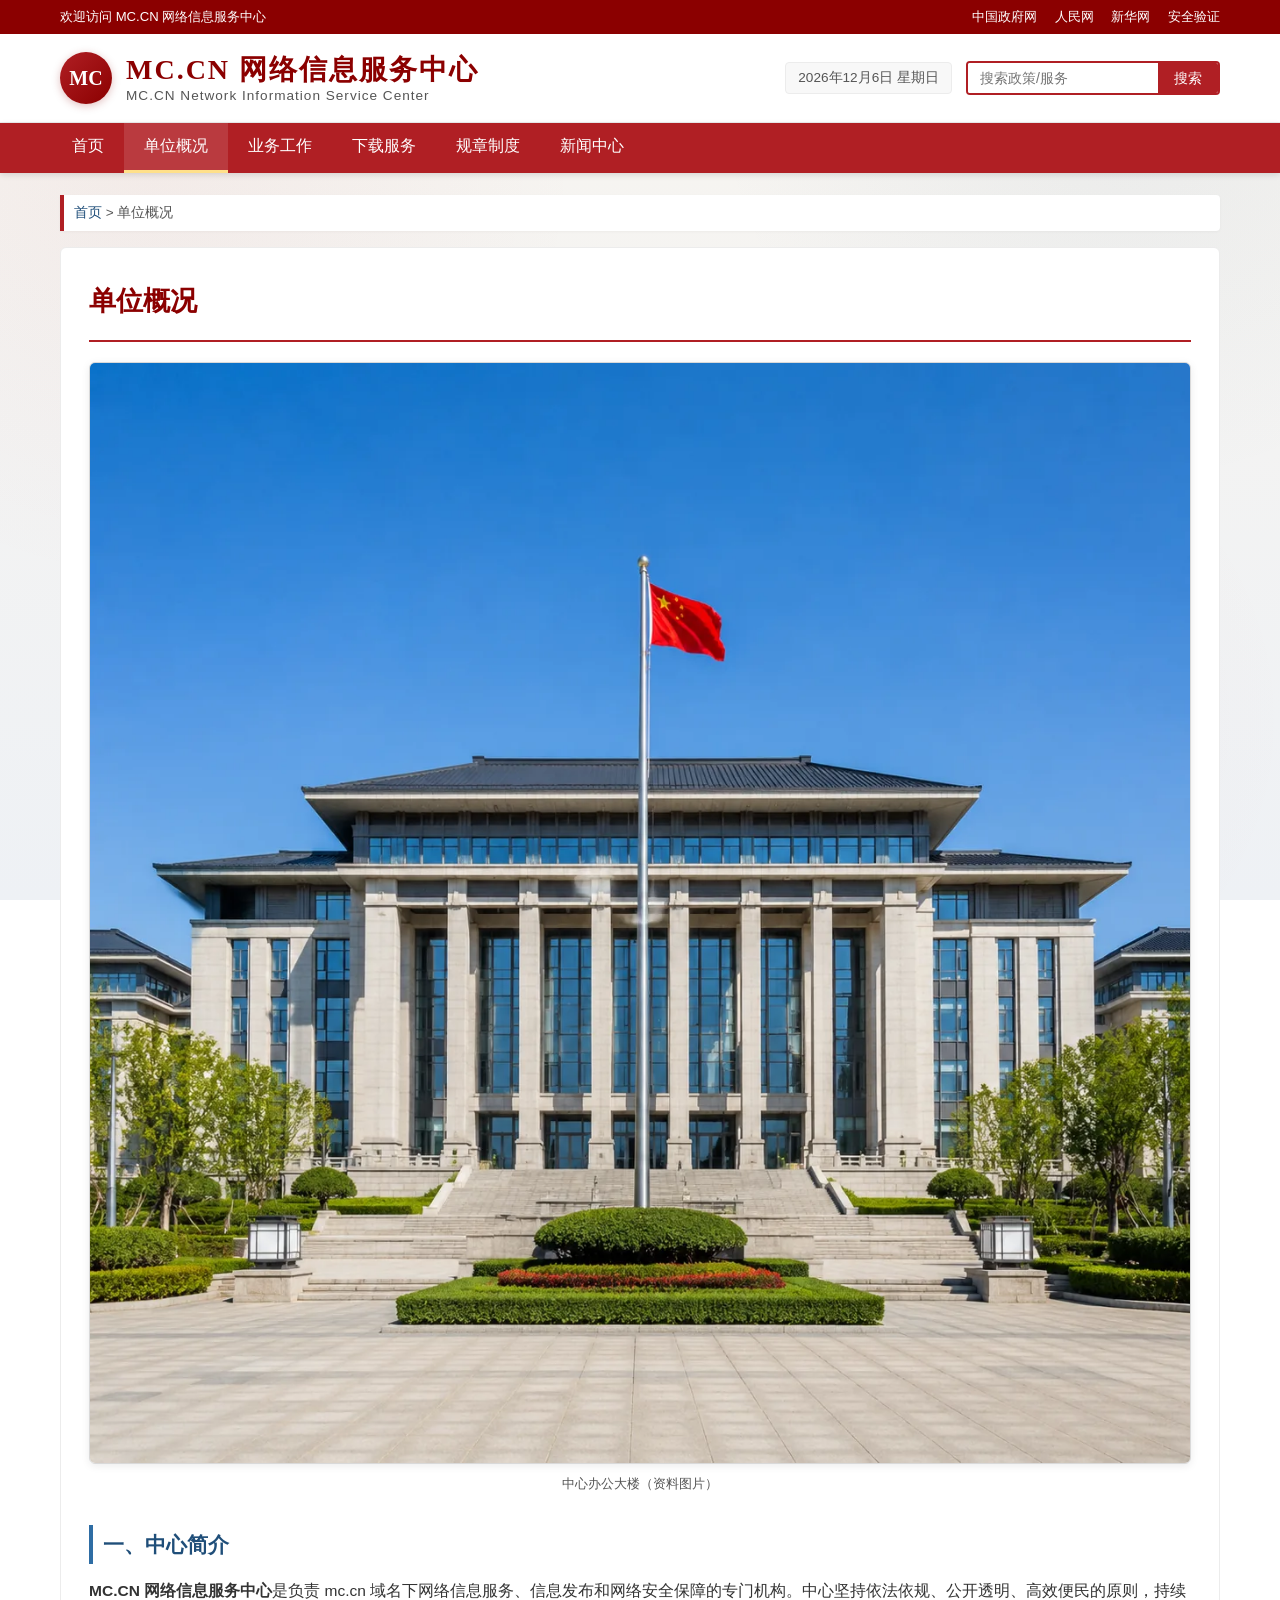
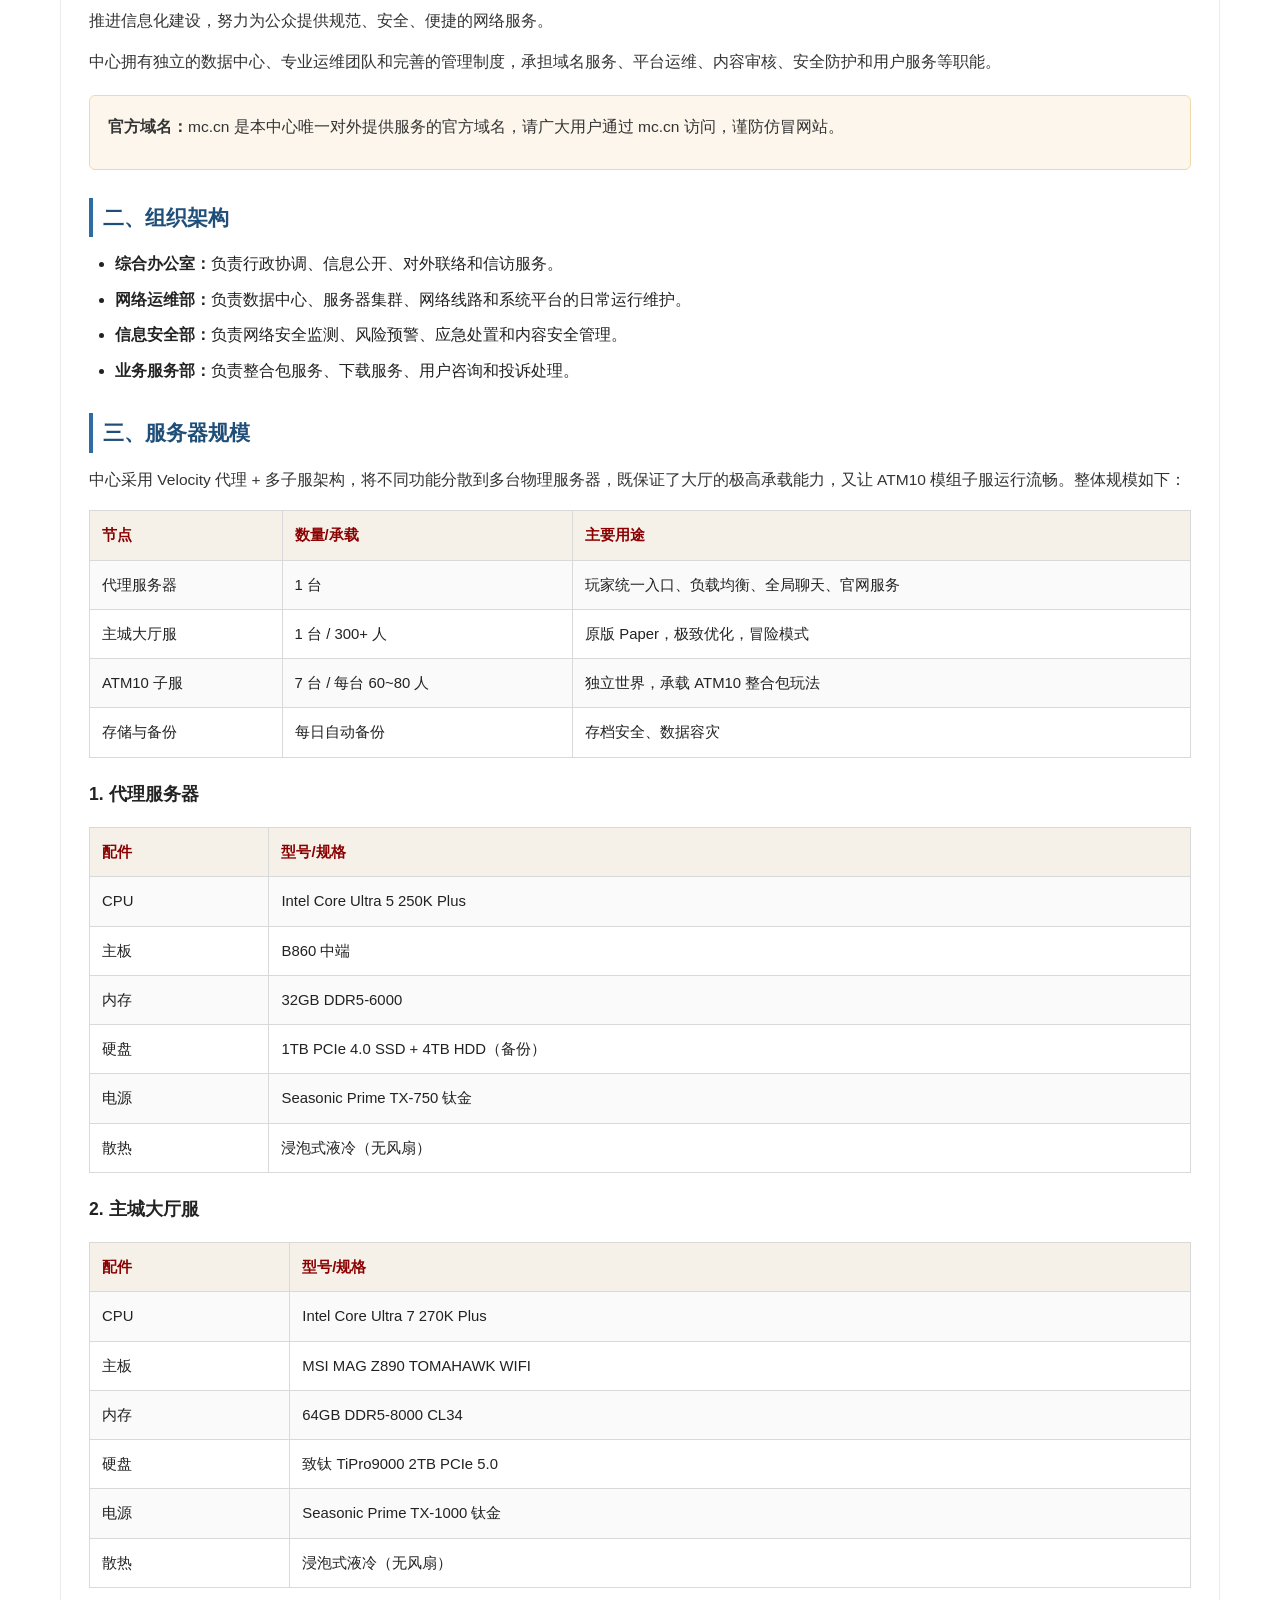
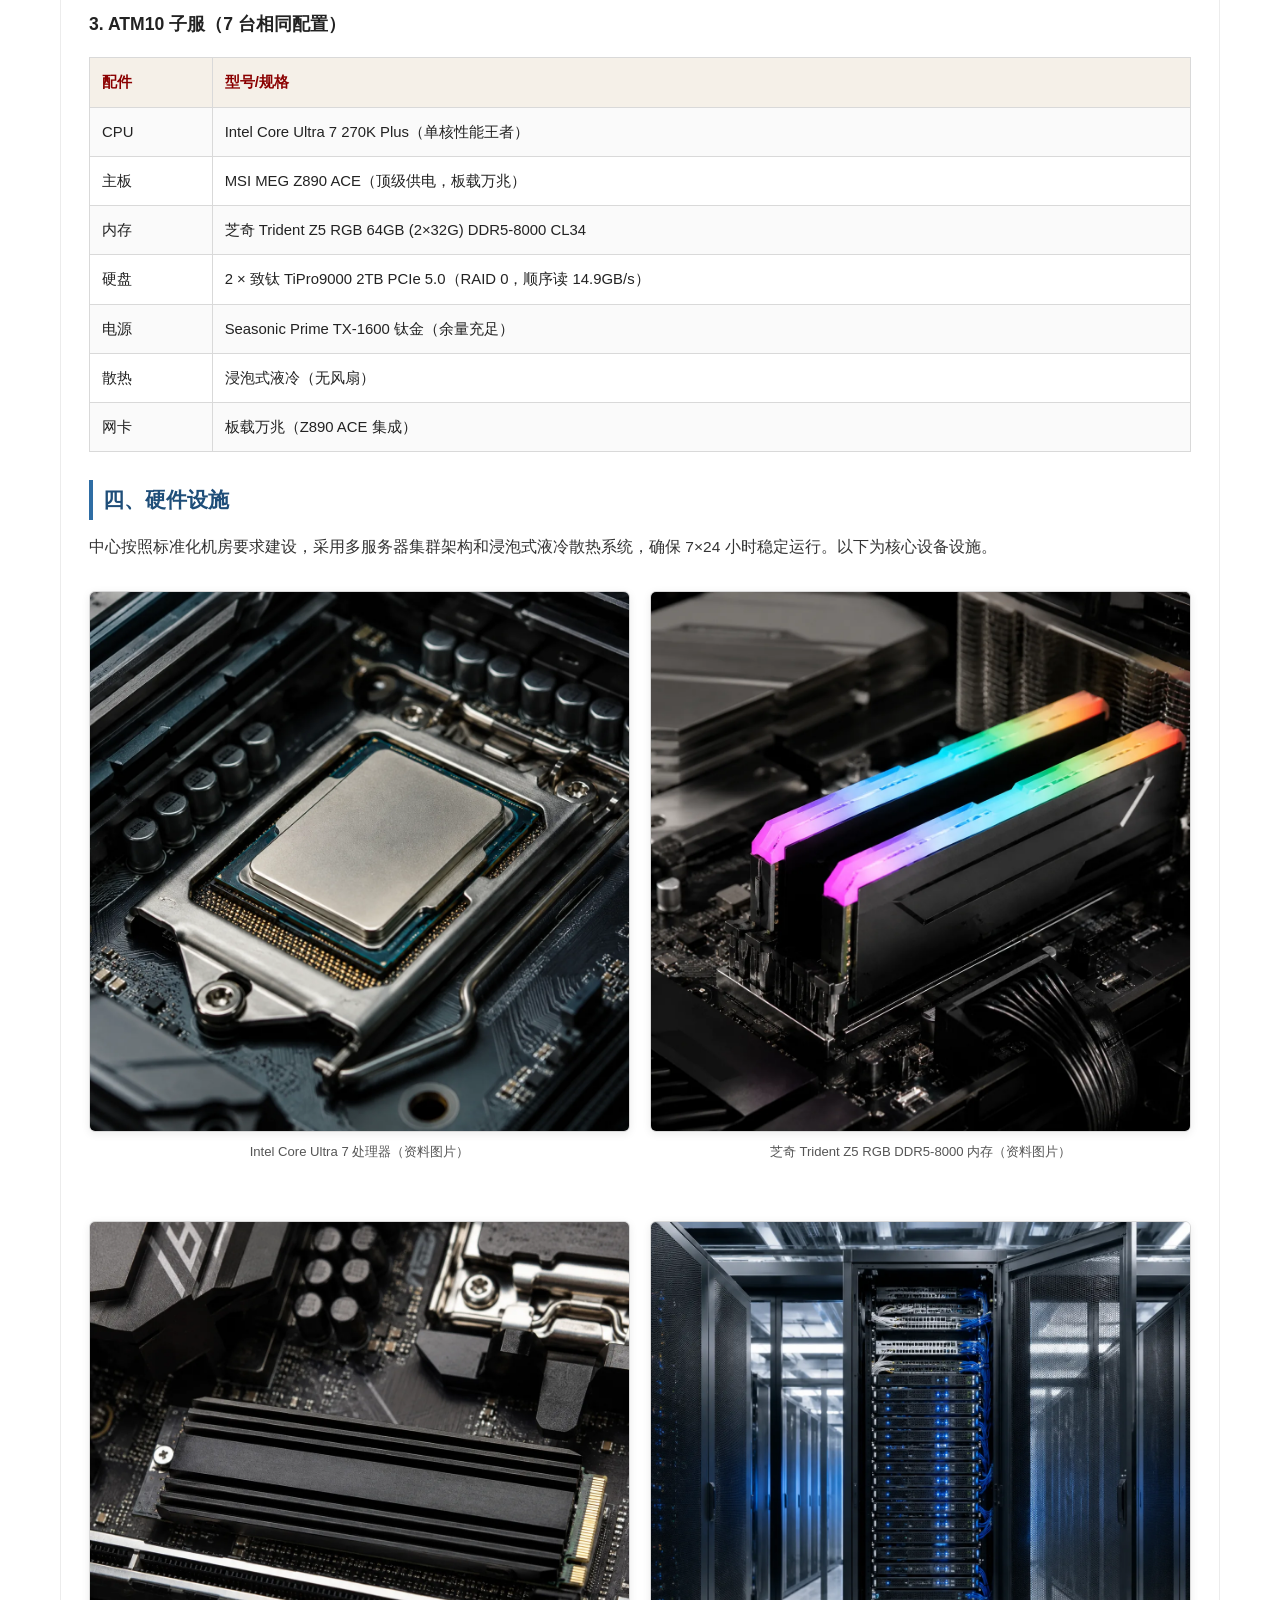
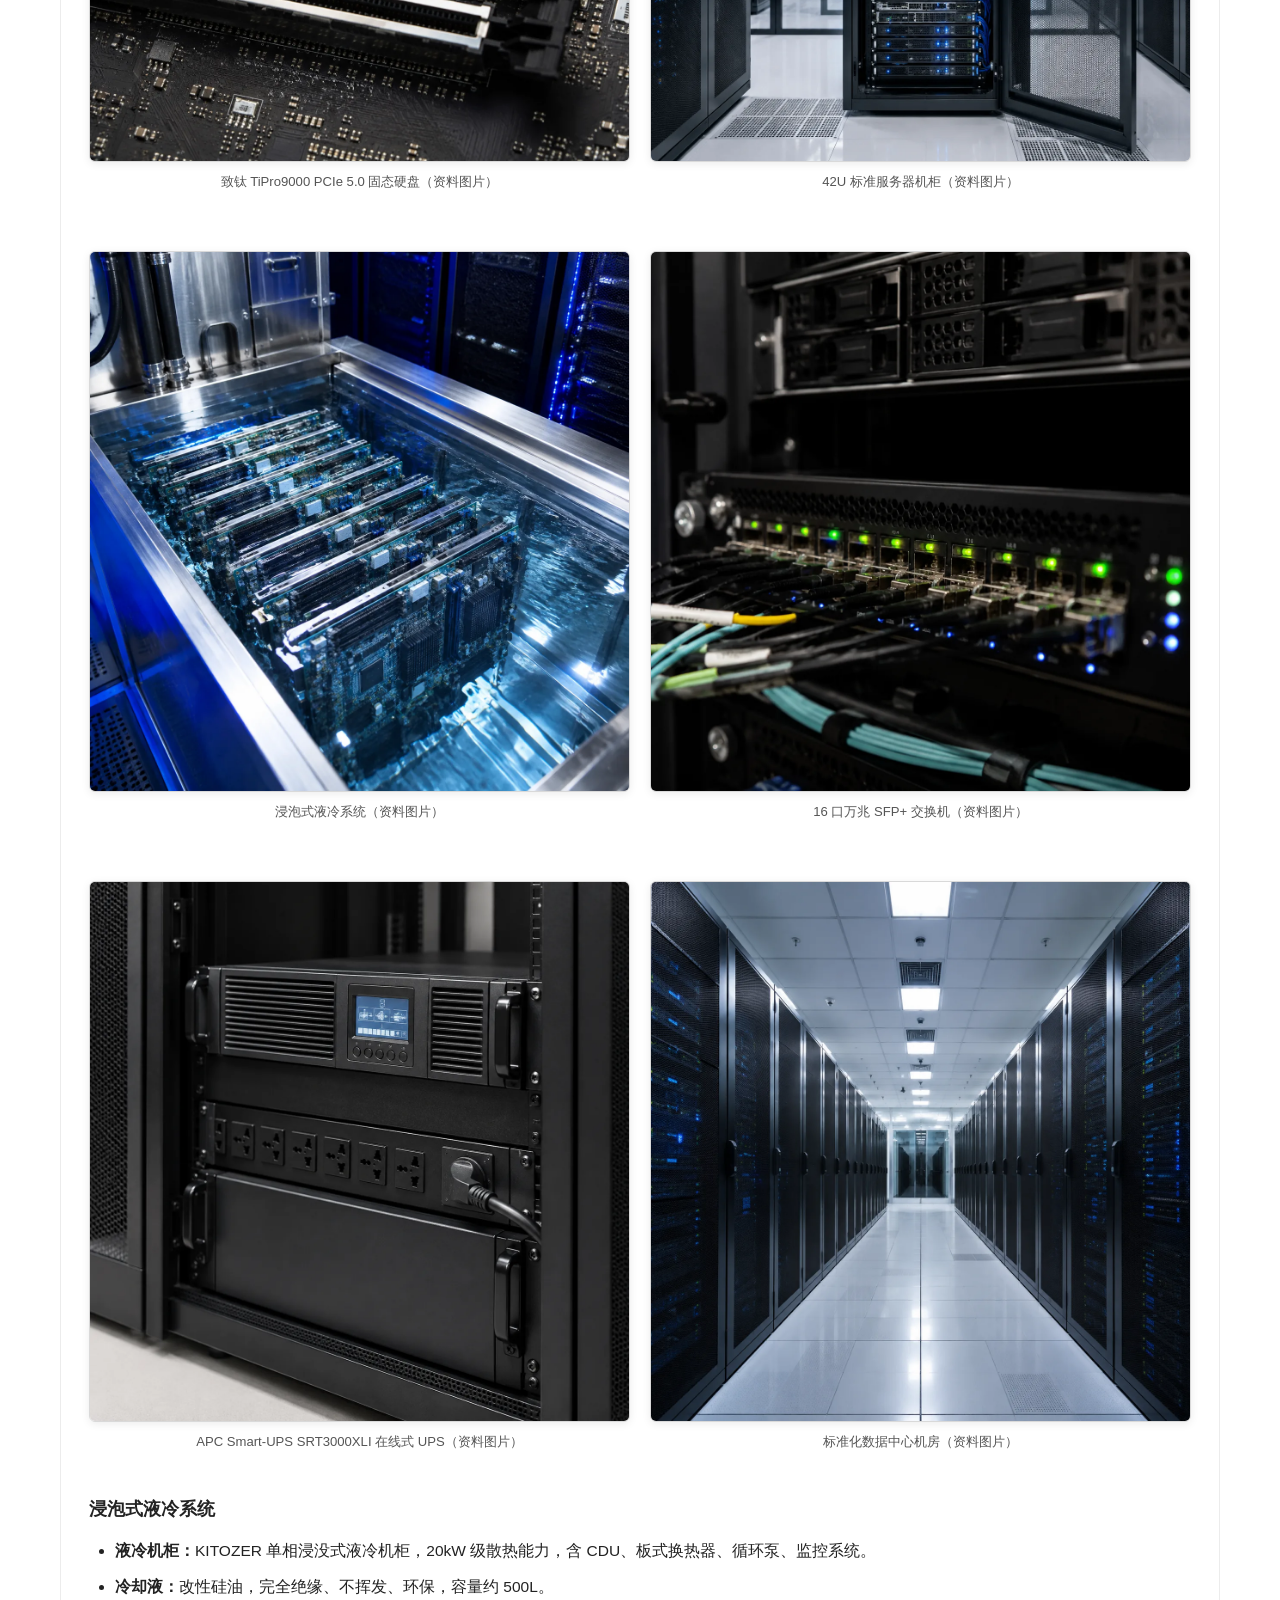
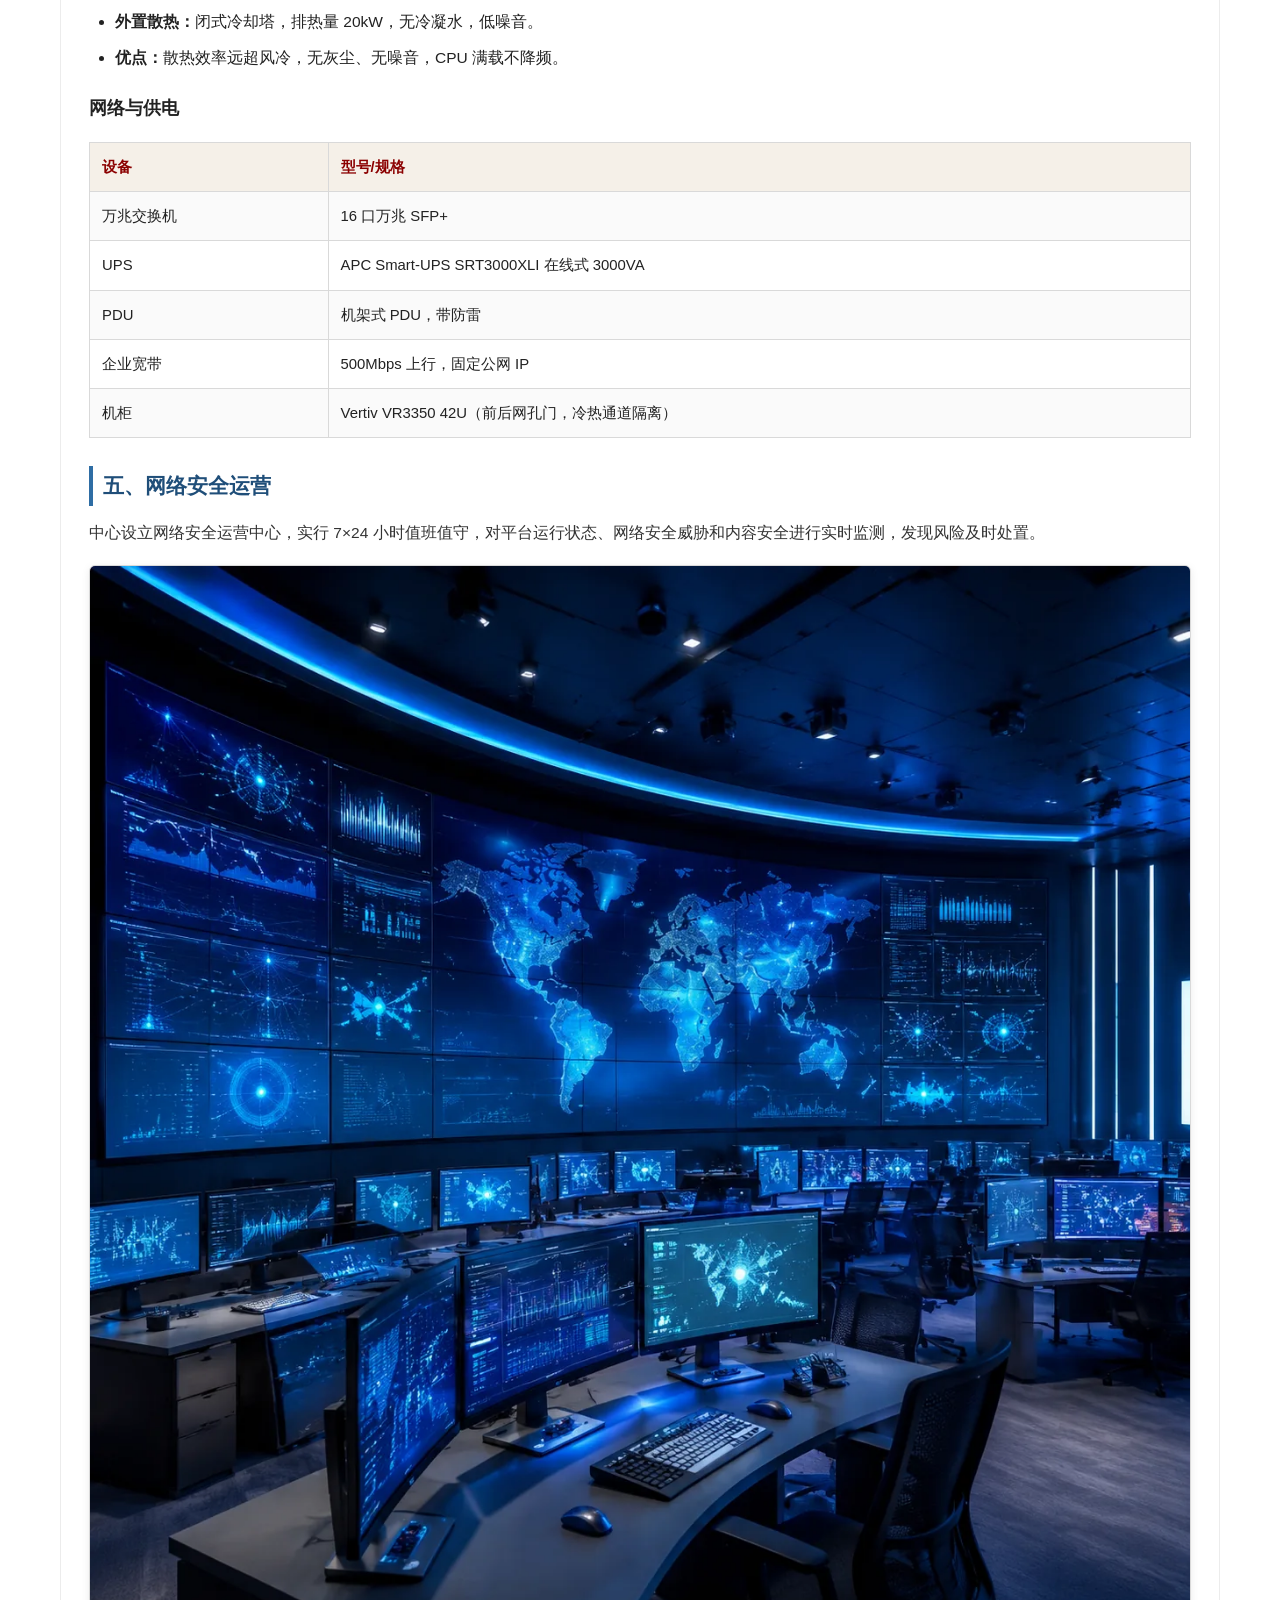
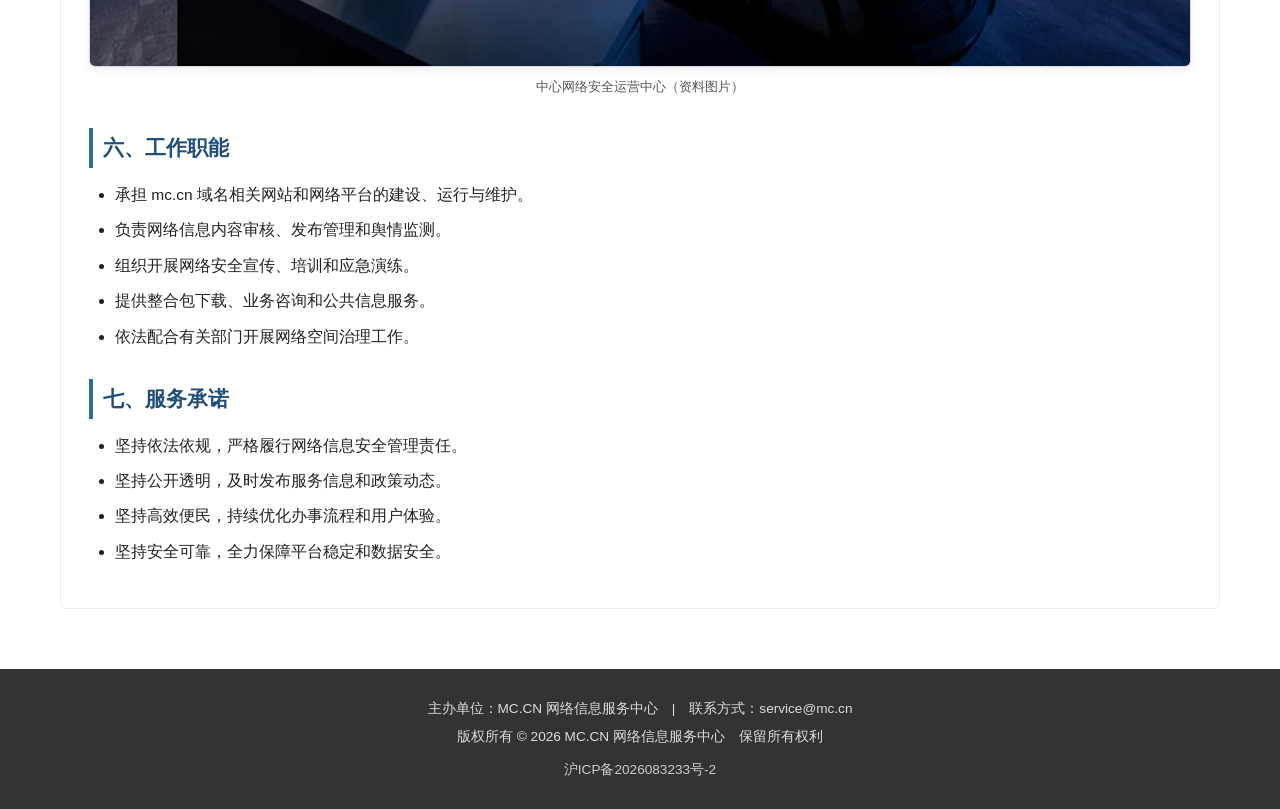
==== commit 4de909cf: "优化网站内容：新增实景设备图片、首页新闻轮播、扩充各板块" ====
--- a/about.html
+++ b/about.html
@@ -4,7 +4,7 @@
     <meta charset="UTF-8">
     <meta name="viewport" content="width=device-width, initial-scale=1.0">
     <title>单位概况 - MC.CN 网络信息服务中心</title>
-    <meta name="description" content="MC.CN 网络信息服务中心单位概况、组织架构、工作职能和硬件设施。">
+    <meta name="description" content="MC.CN 网络信息服务中心单位概况、组织架构、服务器规模、硬件设施和工作职能。">
     <link rel="stylesheet" href="./assets/css/style.css">
 </head>
 <body>
@@ -59,14 +59,14 @@
 
                 <div class="img-figure">
                     <img src="./images/office-building.webp" alt="中心办公大楼">
-                    <div class="img-caption">MC.CN 网络信息服务中心办公大楼（示意图）</div>
+                    <div class="img-caption">中心办公大楼（资料图片）</div>
                 </div>
 
                 <h2>一、中心简介</h2>
                 <p><strong>MC.CN 网络信息服务中心</strong>是负责 mc.cn 域名下网络信息服务、信息发布和网络安全保障的专门机构。中心坚持依法依规、公开透明、高效便民的原则，持续推进信息化建设，努力为公众提供规范、安全、便捷的网络服务。</p>
                 <p>中心拥有独立的数据中心、专业运维团队和完善的管理制度，承担域名服务、平台运维、内容审核、安全防护和用户服务等职能。</p>
 
-                <div class="highlight-box" style="background:#fdf6ec;border:1px solid #f0d9a8;padding:16px 18px;border-radius:6px;margin:18px 0;">
+                <div style="background:#fdf6ec;border:1px solid #f0d9a8;padding:16px 18px;border-radius:6px;margin:18px 0;">
                     <p><strong>官方域名：</strong>mc.cn 是本中心唯一对外提供服务的官方域名，请广大用户通过 mc.cn 访问，谨防仿冒网站。</p>
                 </div>
 
@@ -78,7 +78,114 @@
                     <li><strong>业务服务部：</strong>负责整合包服务、下载服务、用户咨询和投诉处理。</li>
                 </ul>
 
-                <h2>三、工作职能</h2>
+                <h2>三、服务器规模</h2>
+                <p>中心采用 Velocity 代理 + 多子服架构，将不同功能分散到多台物理服务器，既保证了大厅的极高承载能力，又让 ATM10 模组子服运行流畅。整体规模如下：</p>
+                <table class="official-table">
+                    <tr><th>节点</th><th>数量/承载</th><th>主要用途</th></tr>
+                    <tr><td>代理服务器</td><td>1 台</td><td>玩家统一入口、负载均衡、全局聊天、官网服务</td></tr>
+                    <tr><td>主城大厅服</td><td>1 台 / 300+ 人</td><td>原版 Paper，极致优化，冒险模式</td></tr>
+                    <tr><td>ATM10 子服</td><td>7 台 / 每台 60~80 人</td><td>独立世界，承载 ATM10 整合包玩法</td></tr>
+                    <tr><td>存储与备份</td><td>每日自动备份</td><td>存档安全、数据容灾</td></tr>
+                </table>
+
+                <h3>1. 代理服务器</h3>
+                <table class="official-table">
+                    <tr><th>配件</th><th>型号/规格</th></tr>
+                    <tr><td>CPU</td><td>Intel Core Ultra 5 250K Plus</td></tr>
+                    <tr><td>主板</td><td>B860 中端</td></tr>
+                    <tr><td>内存</td><td>32GB DDR5-6000</td></tr>
+                    <tr><td>硬盘</td><td>1TB PCIe 4.0 SSD + 4TB HDD（备份）</td></tr>
+                    <tr><td>电源</td><td>Seasonic Prime TX-750 钛金</td></tr>
+                    <tr><td>散热</td><td>浸泡式液冷（无风扇）</td></tr>
+                </table>
+
+                <h3>2. 主城大厅服</h3>
+                <table class="official-table">
+                    <tr><th>配件</th><th>型号/规格</th></tr>
+                    <tr><td>CPU</td><td>Intel Core Ultra 7 270K Plus</td></tr>
+                    <tr><td>主板</td><td>MSI MAG Z890 TOMAHAWK WIFI</td></tr>
+                    <tr><td>内存</td><td>64GB DDR5-8000 CL34</td></tr>
+                    <tr><td>硬盘</td><td>致钛 TiPro9000 2TB PCIe 5.0</td></tr>
+                    <tr><td>电源</td><td>Seasonic Prime TX-1000 钛金</td></tr>
+                    <tr><td>散热</td><td>浸泡式液冷（无风扇）</td></tr>
+                </table>
+
+                <h3>3. ATM10 子服（7 台相同配置）</h3>
+                <table class="official-table">
+                    <tr><th>配件</th><th>型号/规格</th></tr>
+                    <tr><td>CPU</td><td>Intel Core Ultra 7 270K Plus（单核性能王者）</td></tr>
+                    <tr><td>主板</td><td>MSI MEG Z890 ACE（顶级供电，板载万兆）</td></tr>
+                    <tr><td>内存</td><td>芝奇 Trident Z5 RGB 64GB (2×32G) DDR5-8000 CL34</td></tr>
+                    <tr><td>硬盘</td><td>2 × 致钛 TiPro9000 2TB PCIe 5.0（RAID 0，顺序读 14.9GB/s）</td></tr>
+                    <tr><td>电源</td><td>Seasonic Prime TX-1600 钛金（余量充足）</td></tr>
+                    <tr><td>散热</td><td>浸泡式液冷（无风扇）</td></tr>
+                    <tr><td>网卡</td><td>板载万兆（Z890 ACE 集成）</td></tr>
+                </table>
+
+                <h2>四、硬件设施</h2>
+                <p>中心按照标准化机房要求建设，采用多服务器集群架构和浸泡式液冷散热系统，确保 7×24 小时稳定运行。以下为核心设备设施。</p>
+
+                <div class="grid-2">
+                    <div class="img-figure">
+                        <img src="./images/hardware-cpu.webp" alt="Intel Core Ultra 处理器">
+                        <div class="img-caption">Intel Core Ultra 7 处理器（资料图片）</div>
+                    </div>
+                    <div class="img-figure">
+                        <img src="./images/hardware-ram.webp" alt="DDR5 内存">
+                        <div class="img-caption">芝奇 Trident Z5 RGB DDR5-8000 内存（资料图片）</div>
+                    </div>
+                    <div class="img-figure">
+                        <img src="./images/hardware-ssd.webp" alt="PCIe 5.0 固态硬盘">
+                        <div class="img-caption">致钛 TiPro9000 PCIe 5.0 固态硬盘（资料图片）</div>
+                    </div>
+                    <div class="img-figure">
+                        <img src="./images/server-rack.webp" alt="42U 服务器机柜">
+                        <div class="img-caption">42U 标准服务器机柜（资料图片）</div>
+                    </div>
+                    <div class="img-figure">
+                        <img src="./images/liquid-cooling.webp" alt="浸泡式液冷系统">
+                        <div class="img-caption">浸泡式液冷系统（资料图片）</div>
+                    </div>
+                    <div class="img-figure">
+                        <img src="./images/network-switch.webp" alt="万兆交换机">
+                        <div class="img-caption">16 口万兆 SFP+ 交换机（资料图片）</div>
+                    </div>
+                    <div class="img-figure">
+                        <img src="./images/ups.webp" alt="在线式 UPS">
+                        <div class="img-caption">APC Smart-UPS SRT3000XLI 在线式 UPS（资料图片）</div>
+                    </div>
+                    <div class="img-figure">
+                        <img src="./images/server-room.webp" alt="标准化数据中心机房">
+                        <div class="img-caption">标准化数据中心机房（资料图片）</div>
+                    </div>
+                </div>
+
+                <h3>浸泡式液冷系统</h3>
+                <ul>
+                    <li><strong>液冷机柜：</strong>KITOZER 单相浸没式液冷机柜，20kW 级散热能力，含 CDU、板式换热器、循环泵、监控系统。</li>
+                    <li><strong>冷却液：</strong>改性硅油，完全绝缘、不挥发、环保，容量约 500L。</li>
+                    <li><strong>外置散热：</strong>闭式冷却塔，排热量 20kW，无冷凝水，低噪音。</li>
+                    <li><strong>优点：</strong>散热效率远超风冷，无灰尘、无噪音，CPU 满载不降频。</li>
+                </ul>
+
+                <h3>网络与供电</h3>
+                <table class="official-table">
+                    <tr><th>设备</th><th>型号/规格</th></tr>
+                    <tr><td>万兆交换机</td><td>16 口万兆 SFP+</td></tr>
+                    <tr><td>UPS</td><td>APC Smart-UPS SRT3000XLI 在线式 3000VA</td></tr>
+                    <tr><td>PDU</td><td>机架式 PDU，带防雷</td></tr>
+                    <tr><td>企业宽带</td><td>500Mbps 上行，固定公网 IP</td></tr>
+                    <tr><td>机柜</td><td>Vertiv VR3350 42U（前后网孔门，冷热通道隔离）</td></tr>
+                </table>
+
+                <h2>五、网络安全运营</h2>
+                <p>中心设立网络安全运营中心，实行 7×24 小时值班值守，对平台运行状态、网络安全威胁和内容安全进行实时监测，发现风险及时处置。</p>
+                <div class="img-figure">
+                    <img src="./images/security-center.webp" alt="网络安全运营中心">
+                    <div class="img-caption">中心网络安全运营中心（资料图片）</div>
+                </div>
+
+                <h2>六、工作职能</h2>
                 <ul>
                     <li>承担 mc.cn 域名相关网站和网络平台的建设、运行与维护。</li>
                     <li>负责网络信息内容审核、发布管理和舆情监测。</li>
@@ -87,29 +194,7 @@
                     <li>依法配合有关部门开展网络空间治理工作。</li>
                 </ul>
 
-                <h2>四、硬件设施</h2>
-                <p>中心按照标准化机房要求建设，采用多服务器集群架构和浸泡式液冷散热系统，确保 7×24 小时稳定运行。所有设备部署在独立 42U 机柜内，配备双路供电、UPS 和动环监控系统。</p>
-
-                <div class="img-figure">
-                    <img src="./images/server-room.webp" alt="标准化数据中心机房">
-                    <div class="img-caption">中心标准化数据中心机房（示意图）</div>
-                </div>
-
-                <table class="official-table">
-                    <tr><th>项目</th><th>配置/说明</th></tr>
-                    <tr><td>代理服务器</td><td>Velocity 代理集群，负责统一入口、负载均衡</td></tr>
-                    <tr><td>业务服务器</td><td>7 台高性能子服，承载 ATM10 整合包业务</td></tr>
-                    <tr><td>存储系统</td><td>NVMe SSD + 自动备份，每日定时备份</td></tr>
-                    <tr><td>网络安全</td><td>防火墙、入侵检测、DDoS 防护、7×24 监控</td></tr>
-                    <tr><td>供电保障</td><td>在线式 UPS + 双路供电，保障业务连续性</td></tr>
-                </table>
-
-                <div class="img-figure">
-                    <img src="./images/security-center.webp" alt="网络安全运营中心">
-                    <div class="img-caption">中心网络安全运营中心（示意图）</div>
-                </div>
-
-                <h2>五、服务承诺</h2>
+                <h2>七、服务承诺</h2>
                 <ul>
                     <li>坚持依法依规，严格履行网络信息安全管理责任。</li>
                     <li>坚持公开透明，及时发布服务信息和政策动态。</li>
--- a/assets/css/style.css
+++ b/assets/css/style.css
@@ -28,11 +28,16 @@
 
 body {
   font-family: var(--font-sans);
-  background: var(--bg);
+  background:
+    radial-gradient(circle at 12% 18%, rgba(176, 31, 36, 0.045), transparent 32%),
+    radial-gradient(circle at 88% 8%, rgba(31, 78, 121, 0.06), transparent 30%),
+    radial-gradient(circle at 75% 80%, rgba(176, 31, 36, 0.03), transparent 28%),
+    linear-gradient(180deg, #f8f5f0 0%, #eef1f5 100%);
   color: var(--text);
   min-height: 100vh;
   display: flex;
   flex-direction: column;
+  background-attachment: fixed;
 }
 
 a {
@@ -289,6 +294,108 @@
   color: #f5f0e8;
 }
 
+/* 首页图片轮播 */
+.news-carousel {
+  position: relative;
+  border-radius: 8px;
+  overflow: hidden;
+  margin-bottom: 22px;
+  height: 380px;
+  box-shadow: 0 6px 20px rgba(0, 0, 0, 0.16);
+  background: #1f2d3d;
+}
+
+.slides {
+  position: relative;
+  height: 100%;
+}
+
+.slide {
+  position: absolute;
+  inset: 0;
+  opacity: 0;
+  transition: opacity 0.6s ease;
+  visibility: hidden;
+}
+
+.slide.active {
+  opacity: 1;
+  visibility: visible;
+  z-index: 1;
+}
+
+.slide img {
+  width: 100%;
+  height: 100%;
+  object-fit: cover;
+}
+
+.slide-overlay {
+  position: absolute;
+  left: 0;
+  right: 0;
+  bottom: 0;
+  padding: 34px 30px 28px;
+  background: linear-gradient(180deg, rgba(0, 0, 0, 0) 0%, rgba(0, 0, 0, 0.82) 100%);
+  color: #fff;
+}
+
+.slide-tag {
+  display: inline-block;
+  background: var(--primary);
+  color: #fff;
+  font-size: 0.8rem;
+  padding: 3px 12px;
+  border-radius: 3px;
+  margin-bottom: 10px;
+}
+
+.slide h2 {
+  font-family: var(--font-serif);
+  font-size: 1.5rem;
+  line-height: 1.5;
+  text-shadow: 0 2px 8px rgba(0, 0, 0, 0.4);
+}
+
+.slide h2 a {
+  color: #fff;
+}
+
+.slide h2 a:hover {
+  color: #ffe08a;
+  text-decoration: none;
+}
+
+.slide .slide-meta {
+  margin-top: 8px;
+  font-size: 0.85rem;
+  color: #e8e8e8;
+}
+
+.carousel-dots {
+  position: absolute;
+  right: 24px;
+  bottom: 18px;
+  z-index: 3;
+  display: flex;
+  gap: 8px;
+}
+
+.carousel-dots button {
+  width: 11px;
+  height: 11px;
+  border-radius: 50%;
+  border: none;
+  background: rgba(255, 255, 255, 0.45);
+  cursor: pointer;
+  padding: 0;
+}
+
+.carousel-dots button.active {
+  background: #fff;
+  box-shadow: 0 0 0 2px rgba(255, 255, 255, 0.3);
+}
+
 /* 公告条 */
 .notice-bar {
   display: flex;
@@ -736,6 +843,12 @@
   .hero-overlay h1 {
     font-size: 1.5rem;
   }
+  .news-carousel {
+    height: 280px;
+  }
+  .slide h2 {
+    font-size: 1.15rem;
+  }
   .search-box input {
     width: 120px;
   }
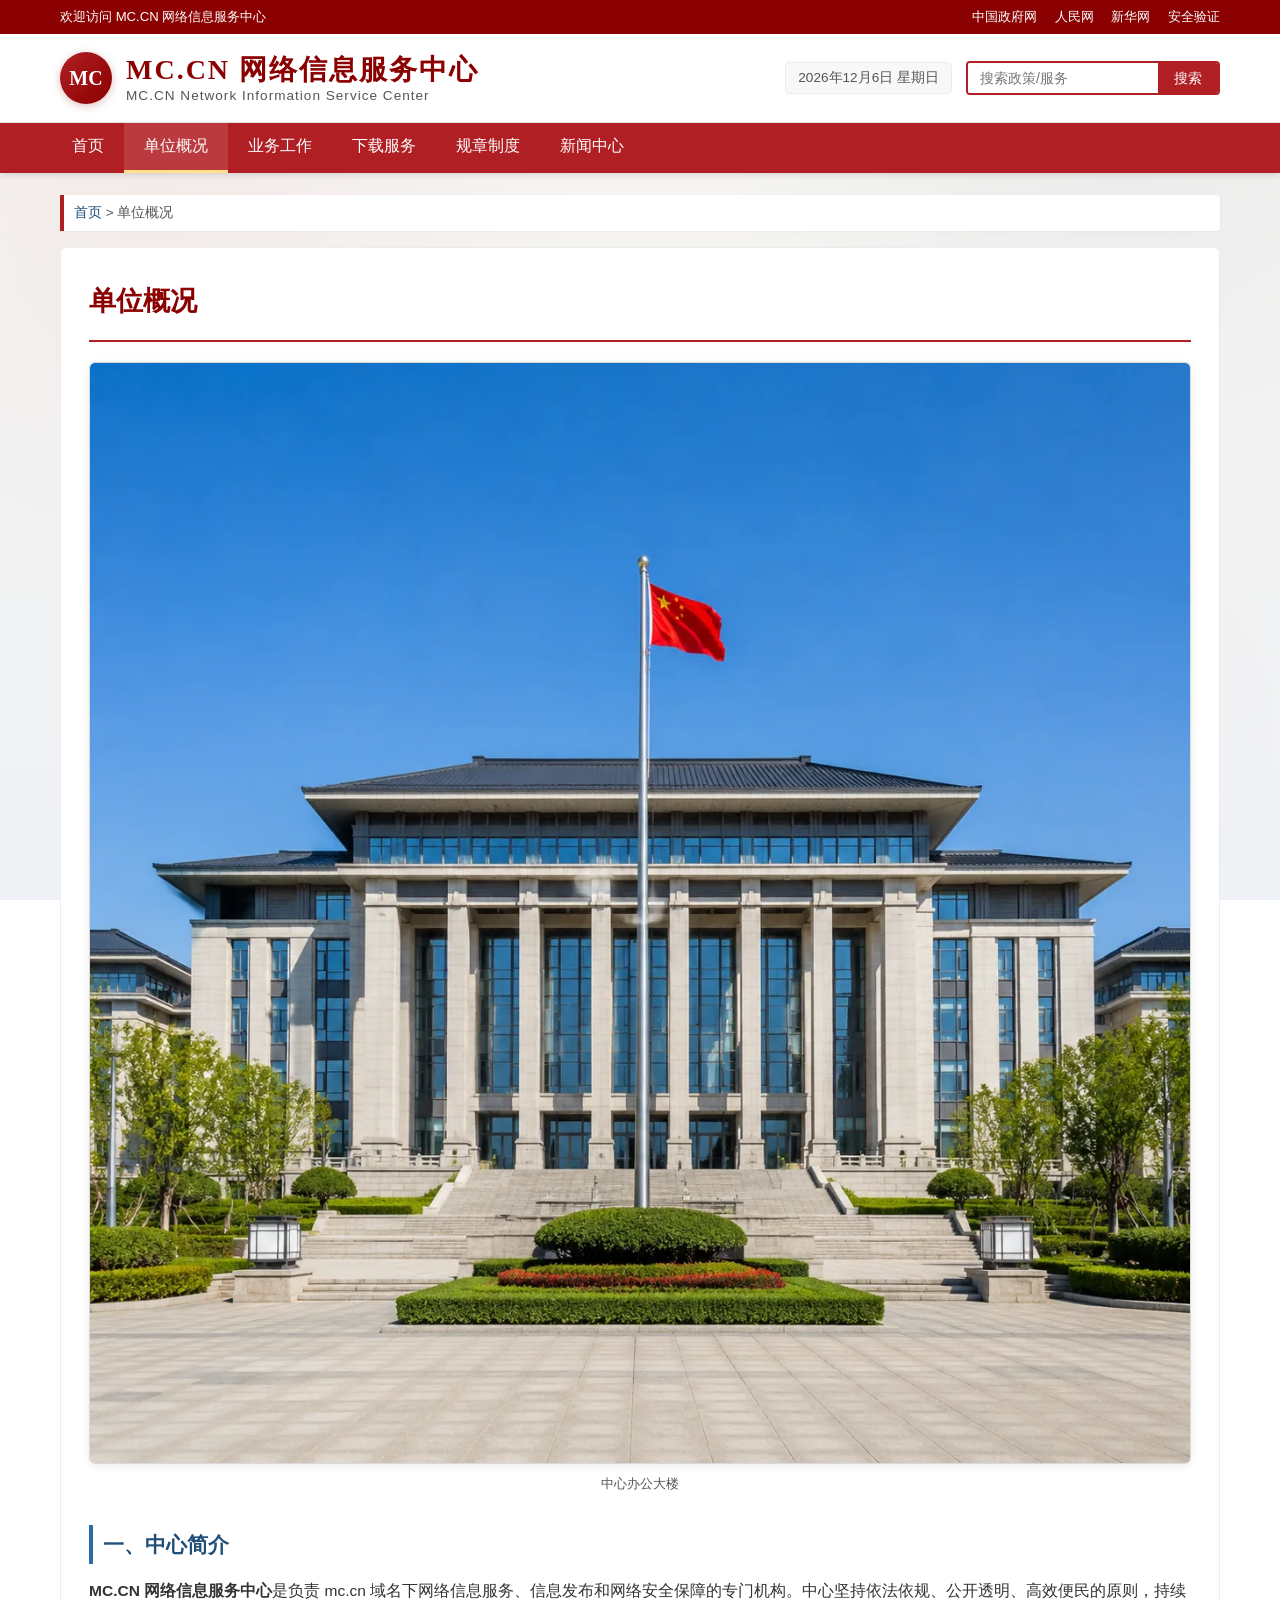
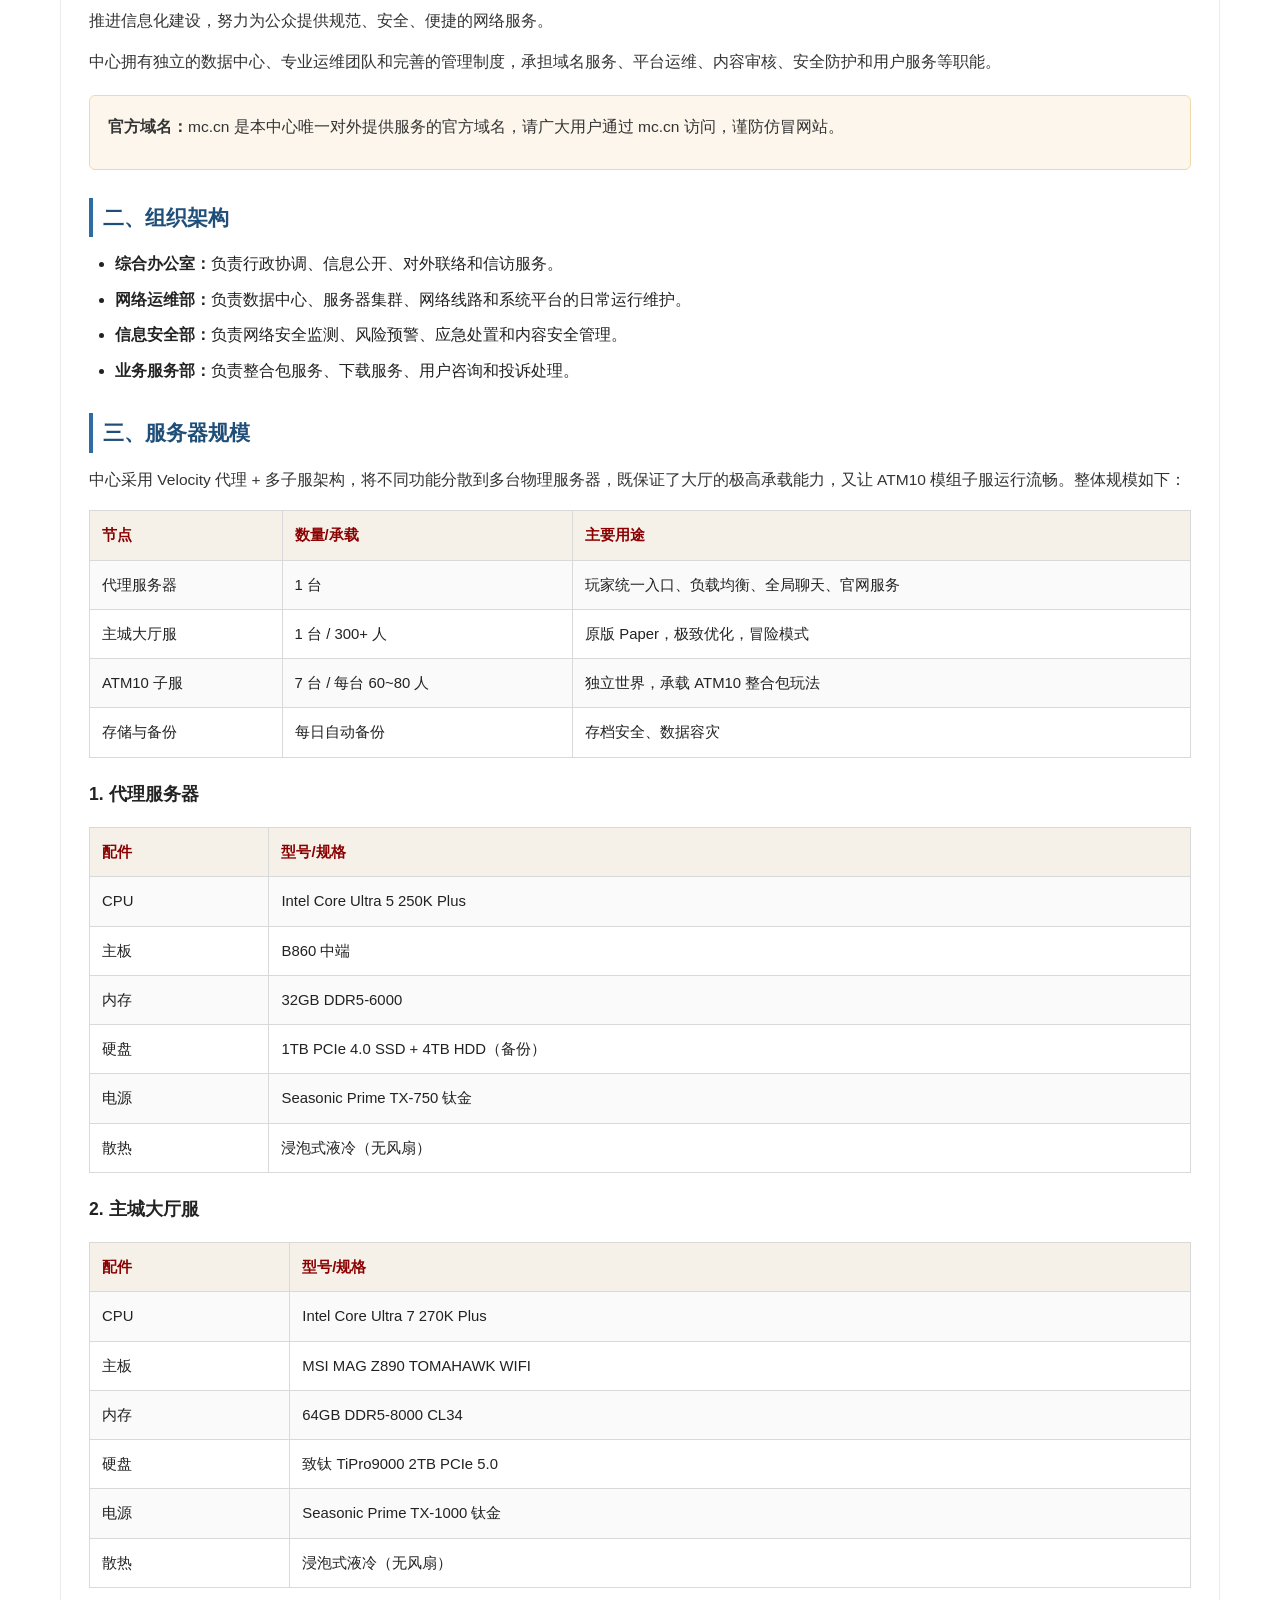
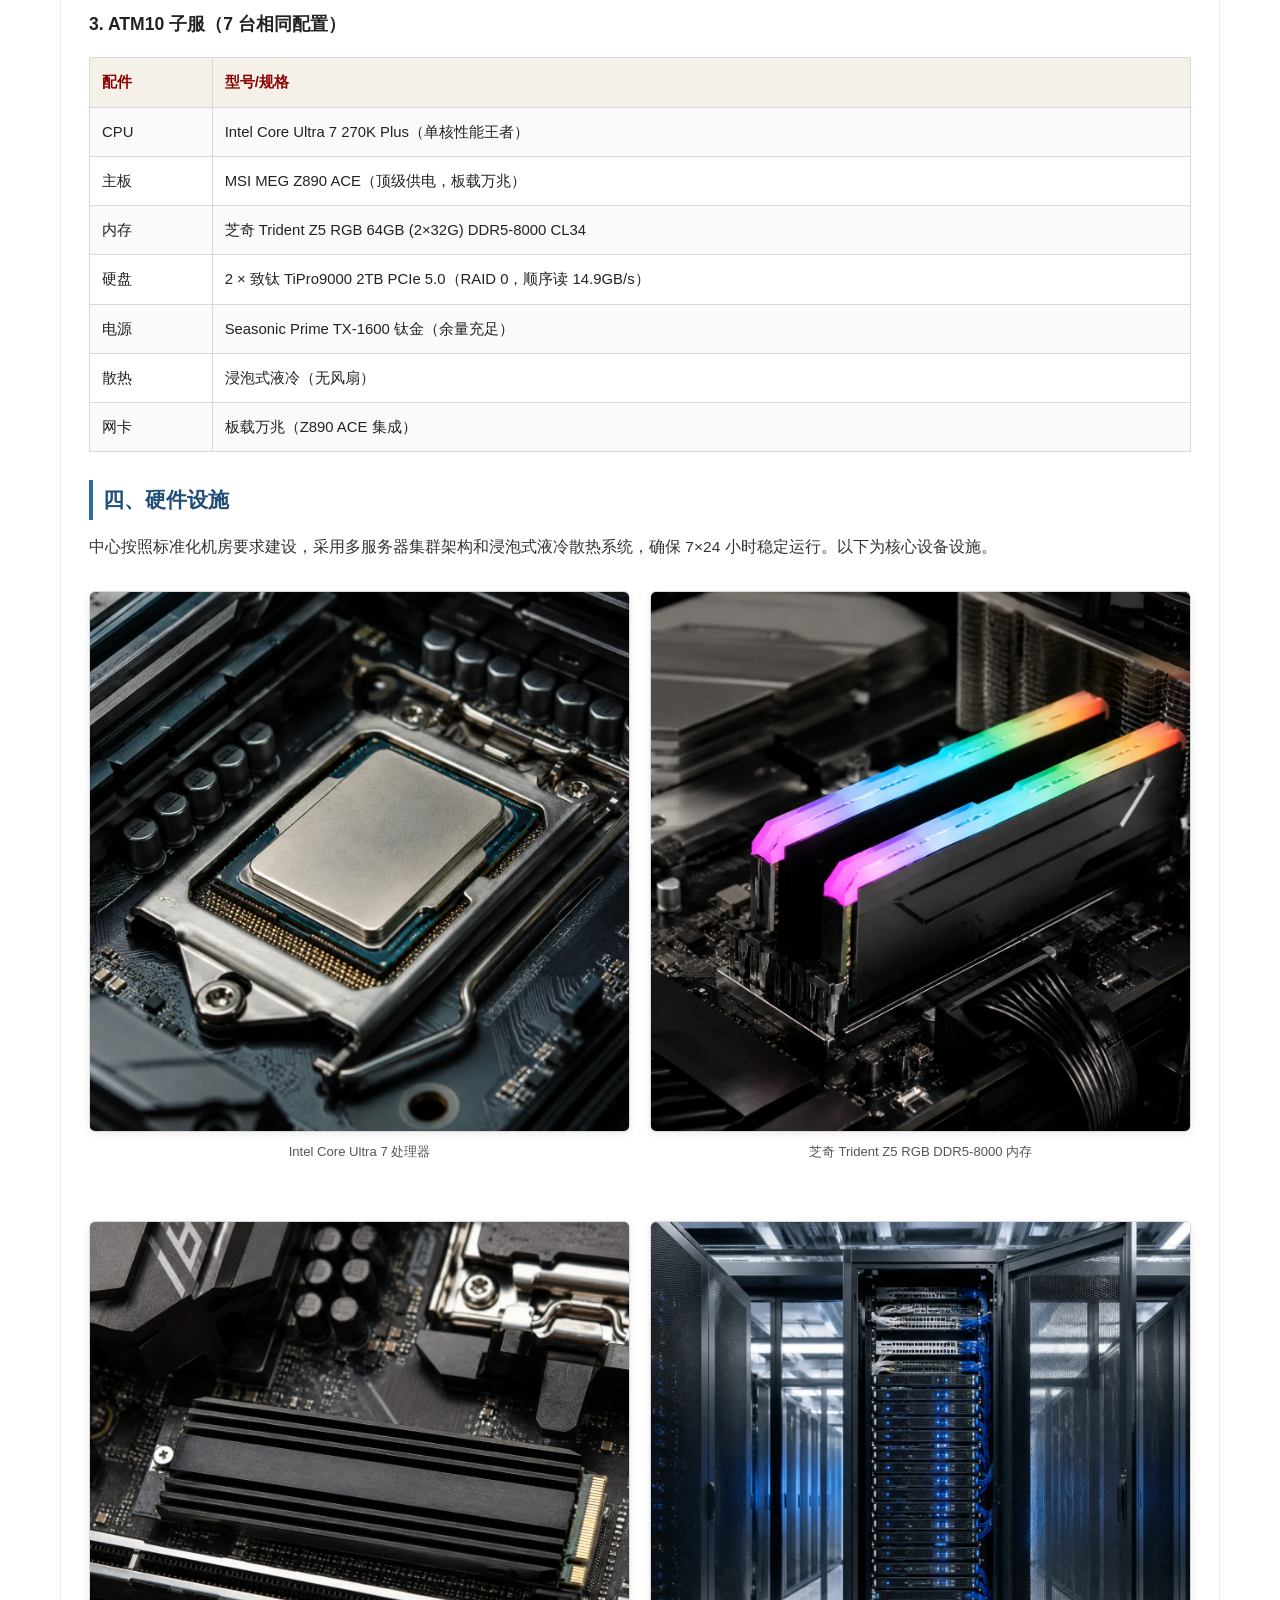
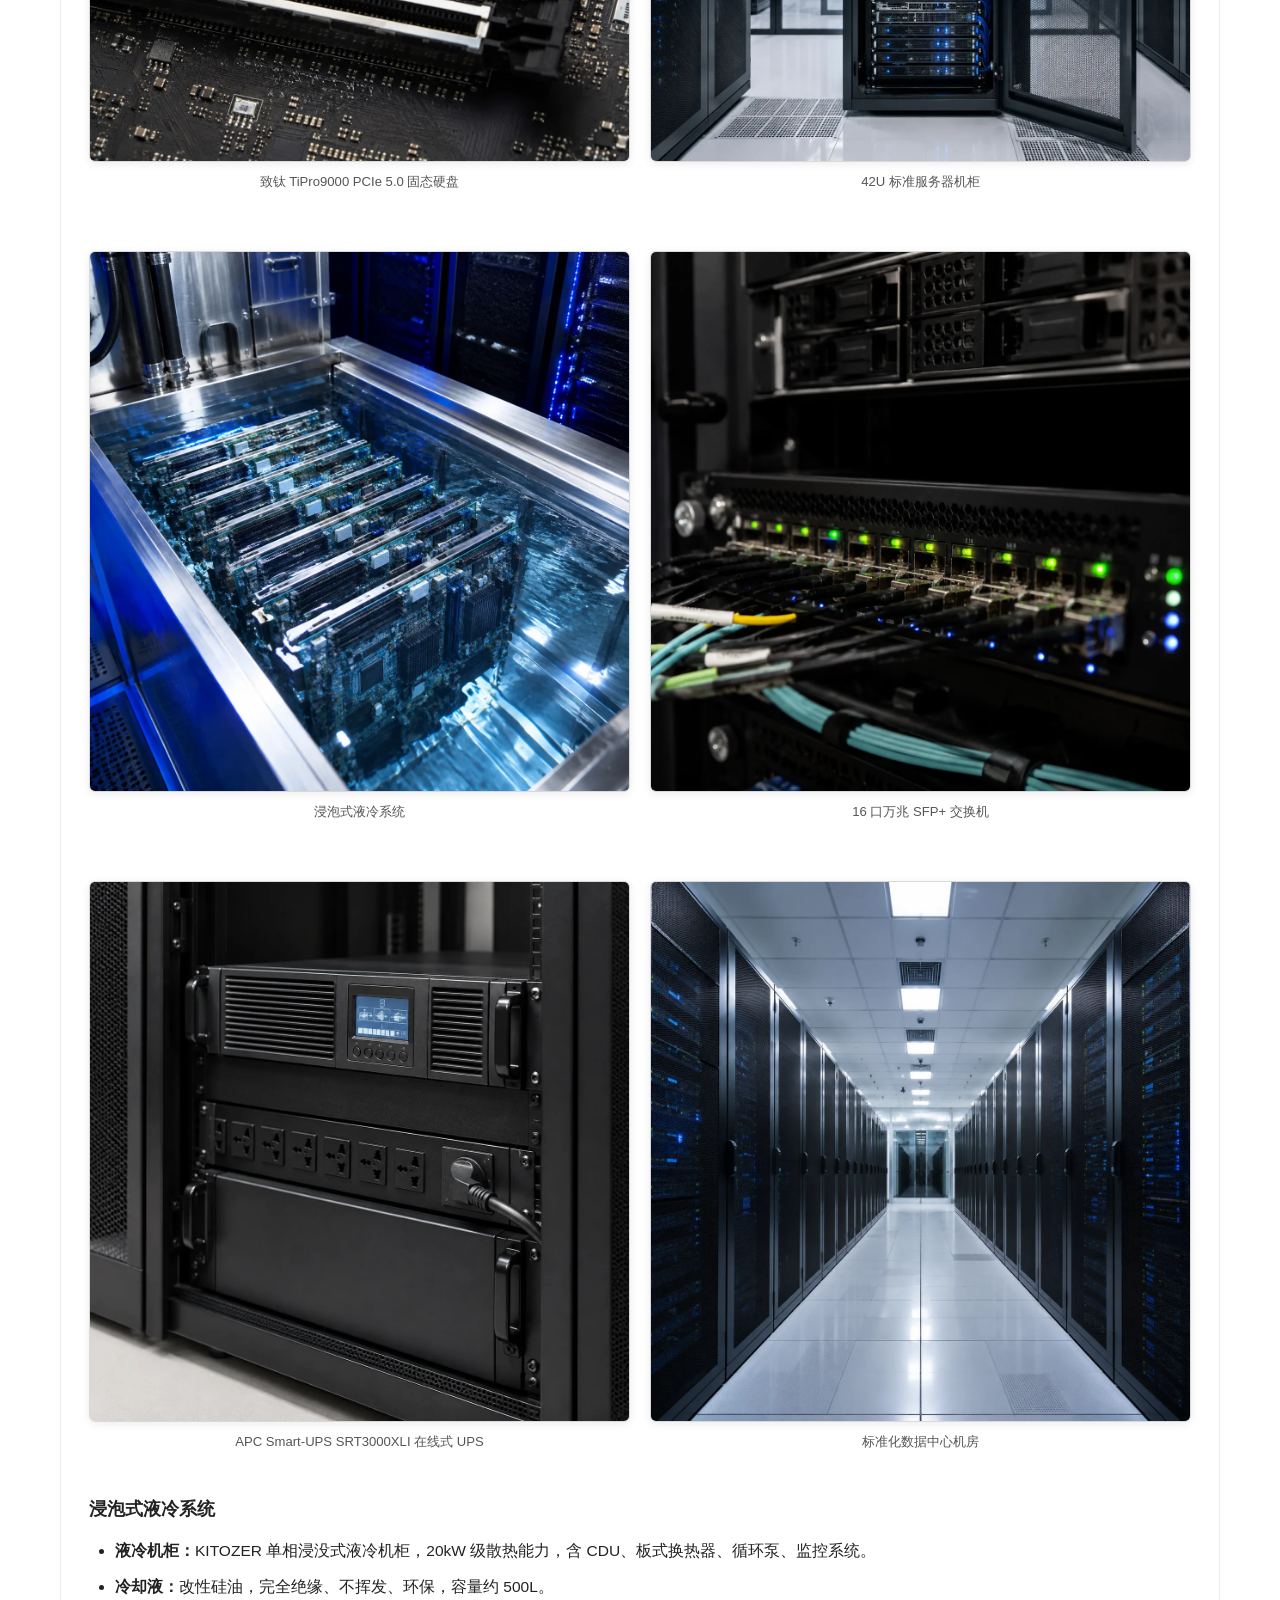
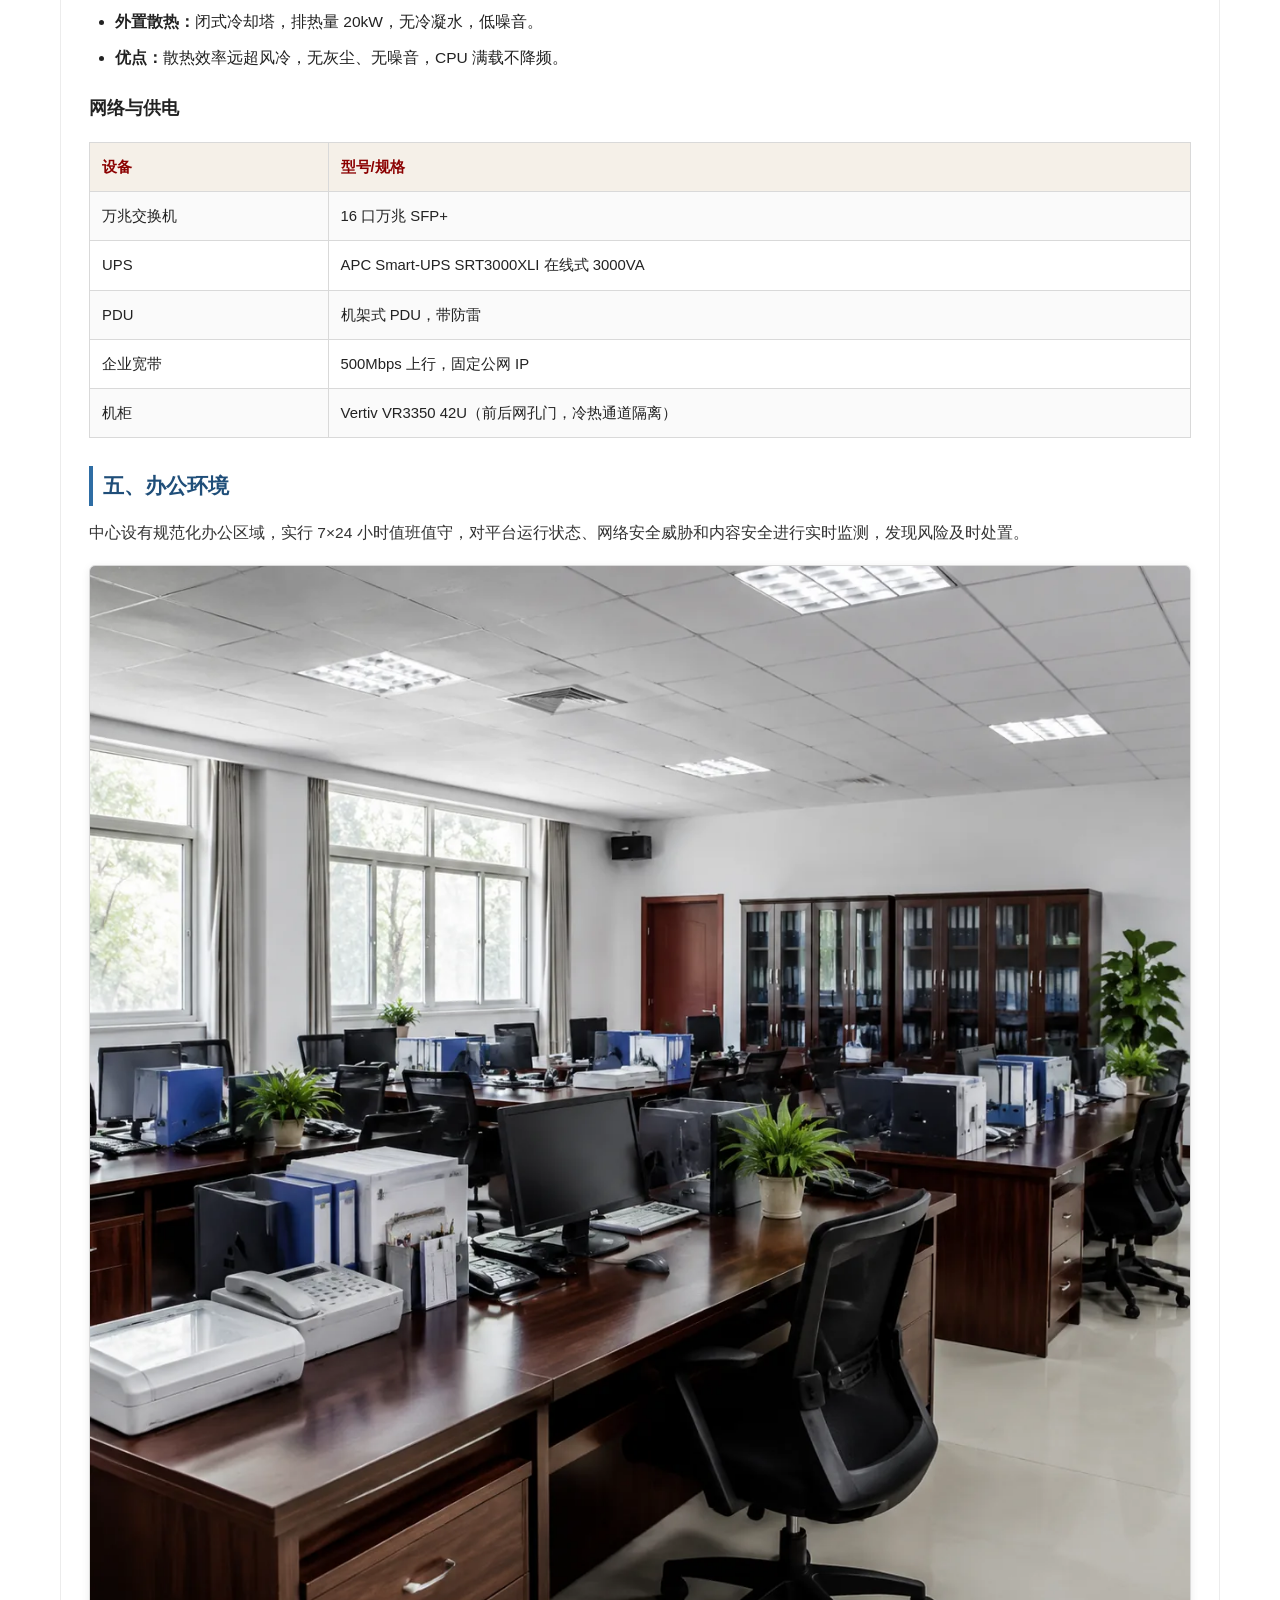
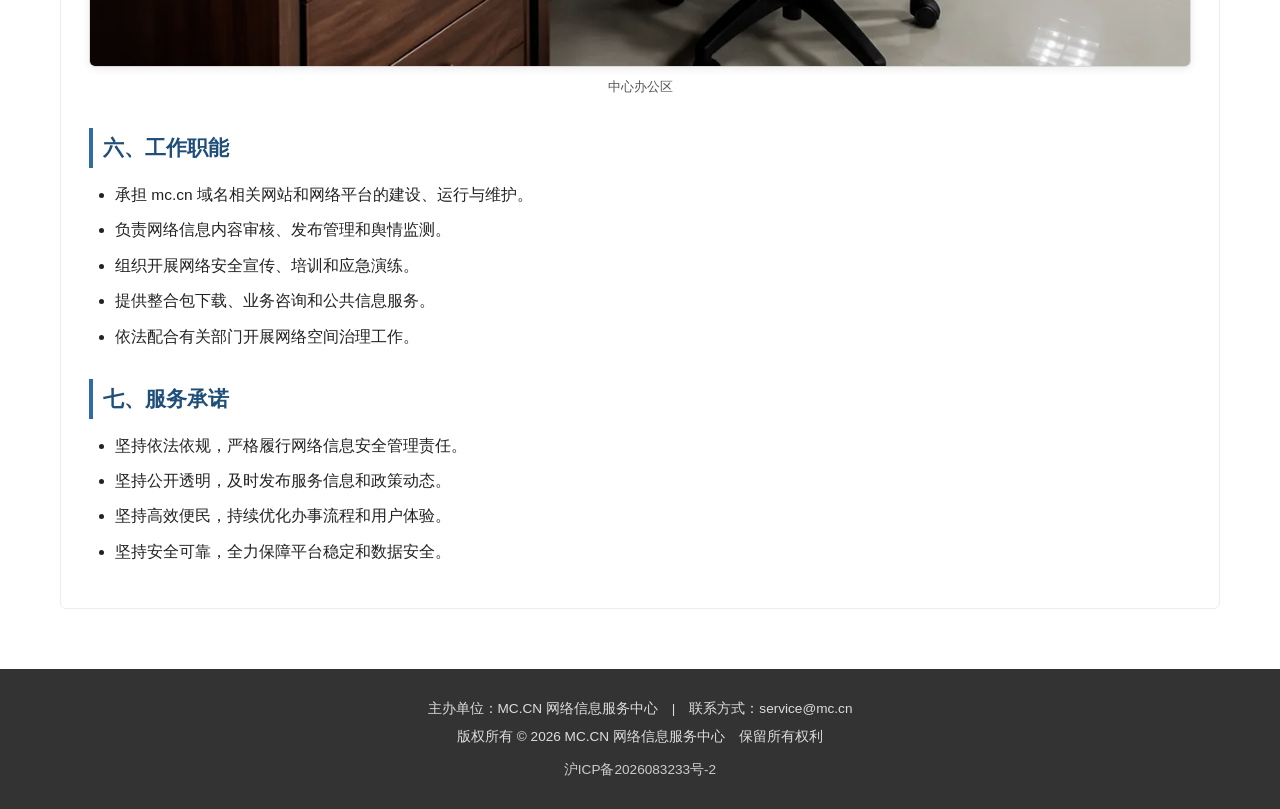
==== commit 50dcb058: "新闻自动更新：新增动态新闻列表、置顶新闻封面、移除首页服务器内容" ====
--- a/about.html
+++ b/about.html
@@ -59,7 +59,7 @@
 
                 <div class="img-figure">
                     <img src="./images/office-building.webp" alt="中心办公大楼">
-                    <div class="img-caption">中心办公大楼（资料图片）</div>
+                    <div class="img-caption">中心办公大楼</div>
                 </div>
 
                 <h2>一、中心简介</h2>
@@ -128,35 +128,35 @@
                 <div class="grid-2">
                     <div class="img-figure">
                         <img src="./images/hardware-cpu.webp" alt="Intel Core Ultra 处理器">
-                        <div class="img-caption">Intel Core Ultra 7 处理器（资料图片）</div>
+                        <div class="img-caption">Intel Core Ultra 7 处理器</div>
                     </div>
                     <div class="img-figure">
                         <img src="./images/hardware-ram.webp" alt="DDR5 内存">
-                        <div class="img-caption">芝奇 Trident Z5 RGB DDR5-8000 内存（资料图片）</div>
+                        <div class="img-caption">芝奇 Trident Z5 RGB DDR5-8000 内存</div>
                     </div>
                     <div class="img-figure">
                         <img src="./images/hardware-ssd.webp" alt="PCIe 5.0 固态硬盘">
-                        <div class="img-caption">致钛 TiPro9000 PCIe 5.0 固态硬盘（资料图片）</div>
+                        <div class="img-caption">致钛 TiPro9000 PCIe 5.0 固态硬盘</div>
                     </div>
                     <div class="img-figure">
                         <img src="./images/server-rack.webp" alt="42U 服务器机柜">
-                        <div class="img-caption">42U 标准服务器机柜（资料图片）</div>
+                        <div class="img-caption">42U 标准服务器机柜</div>
                     </div>
                     <div class="img-figure">
                         <img src="./images/liquid-cooling.webp" alt="浸泡式液冷系统">
-                        <div class="img-caption">浸泡式液冷系统（资料图片）</div>
+                        <div class="img-caption">浸泡式液冷系统</div>
                     </div>
                     <div class="img-figure">
                         <img src="./images/network-switch.webp" alt="万兆交换机">
-                        <div class="img-caption">16 口万兆 SFP+ 交换机（资料图片）</div>
+                        <div class="img-caption">16 口万兆 SFP+ 交换机</div>
                     </div>
                     <div class="img-figure">
                         <img src="./images/ups.webp" alt="在线式 UPS">
-                        <div class="img-caption">APC Smart-UPS SRT3000XLI 在线式 UPS（资料图片）</div>
+                        <div class="img-caption">APC Smart-UPS SRT3000XLI 在线式 UPS</div>
                     </div>
                     <div class="img-figure">
                         <img src="./images/server-room.webp" alt="标准化数据中心机房">
-                        <div class="img-caption">标准化数据中心机房（资料图片）</div>
+                        <div class="img-caption">标准化数据中心机房</div>
                     </div>
                 </div>
 
@@ -178,11 +178,11 @@
                     <tr><td>机柜</td><td>Vertiv VR3350 42U（前后网孔门，冷热通道隔离）</td></tr>
                 </table>
 
-                <h2>五、网络安全运营</h2>
-                <p>中心设立网络安全运营中心，实行 7×24 小时值班值守，对平台运行状态、网络安全威胁和内容安全进行实时监测，发现风险及时处置。</p>
+                <h2>五、办公环境</h2>
+                <p>中心设有规范化办公区域，实行 7×24 小时值班值守，对平台运行状态、网络安全威胁和内容安全进行实时监测，发现风险及时处置。</p>
                 <div class="img-figure">
-                    <img src="./images/security-center.webp" alt="网络安全运营中心">
-                    <div class="img-caption">中心网络安全运营中心（资料图片）</div>
+                    <img src="./images/office-interior.webp" alt="中心办公区">
+                    <div class="img-caption">中心办公区</div>
                 </div>
 
                 <h2>六、工作职能</h2>
--- a/assets/css/style.css
+++ b/assets/css/style.css
@@ -662,6 +662,30 @@
   font-size: 0.82rem;
   color: var(--text-light);
   margin-top: 8px;
+}
+
+/* 加载更多 */
+.news-more-wrap {
+  text-align: center;
+  margin-top: 16px;
+}
+
+.btn-more {
+  display: inline-block;
+  background: #fff;
+  color: var(--blue);
+  border: 1px solid var(--line);
+  border-radius: 4px;
+  padding: 8px 26px;
+  font-size: 0.9rem;
+  cursor: pointer;
+  transition: background 0.2s, border-color 0.2s;
+}
+
+.btn-more:hover {
+  background: #f5f0e8;
+  border-color: var(--primary);
+  color: var(--primary);
 }
 
 /* 下载按钮 */
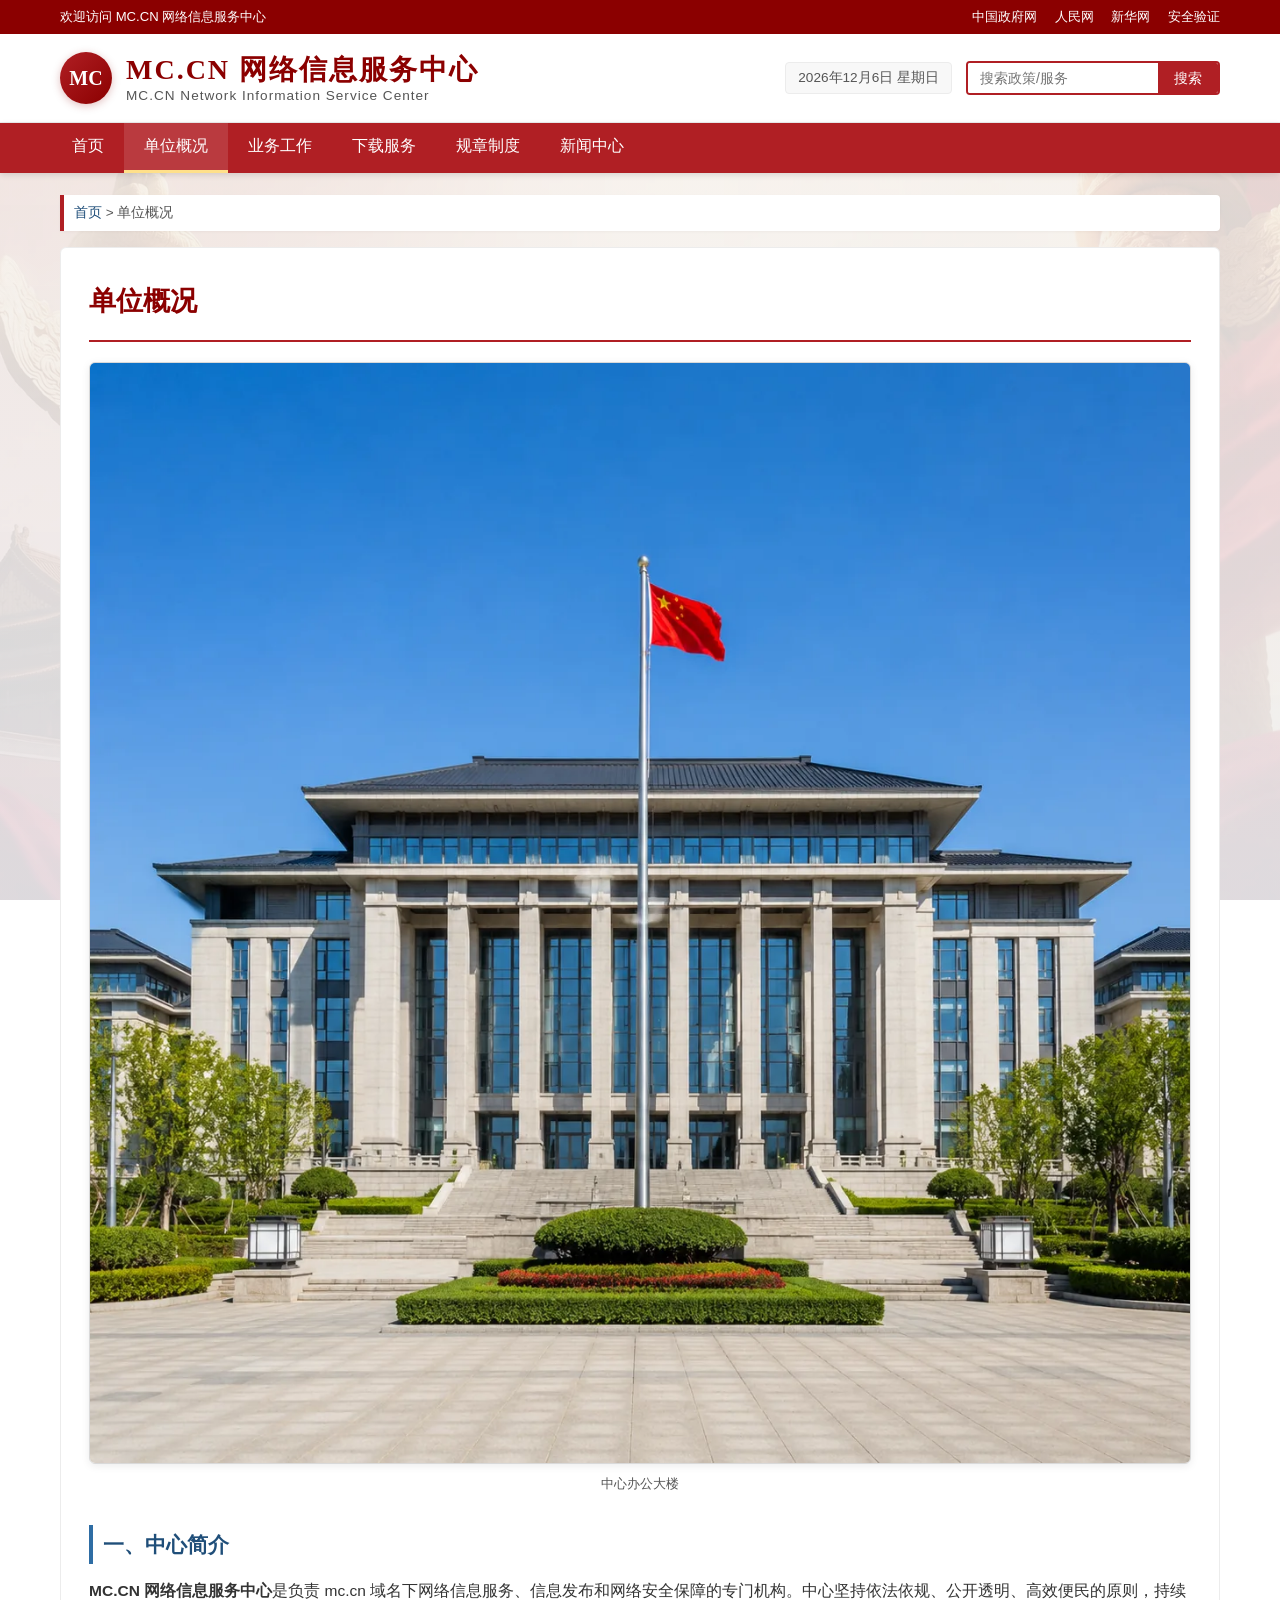
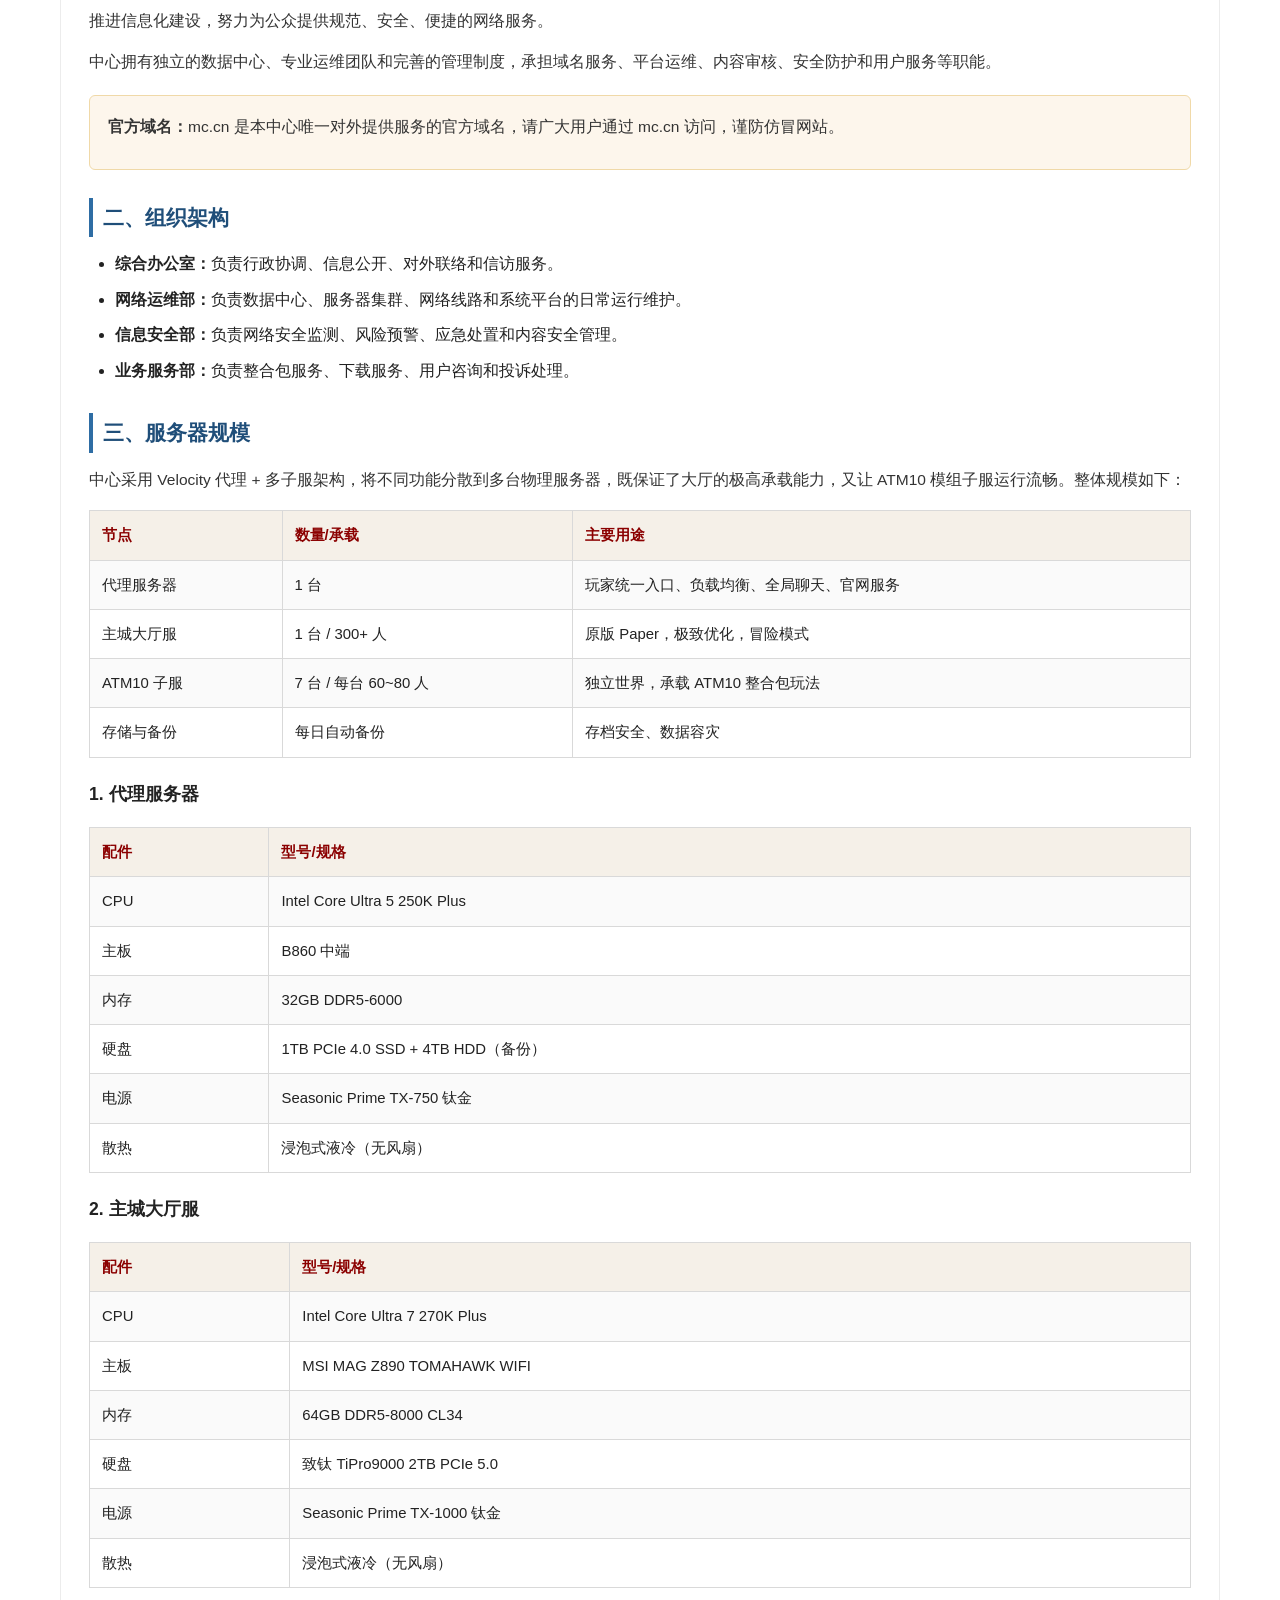
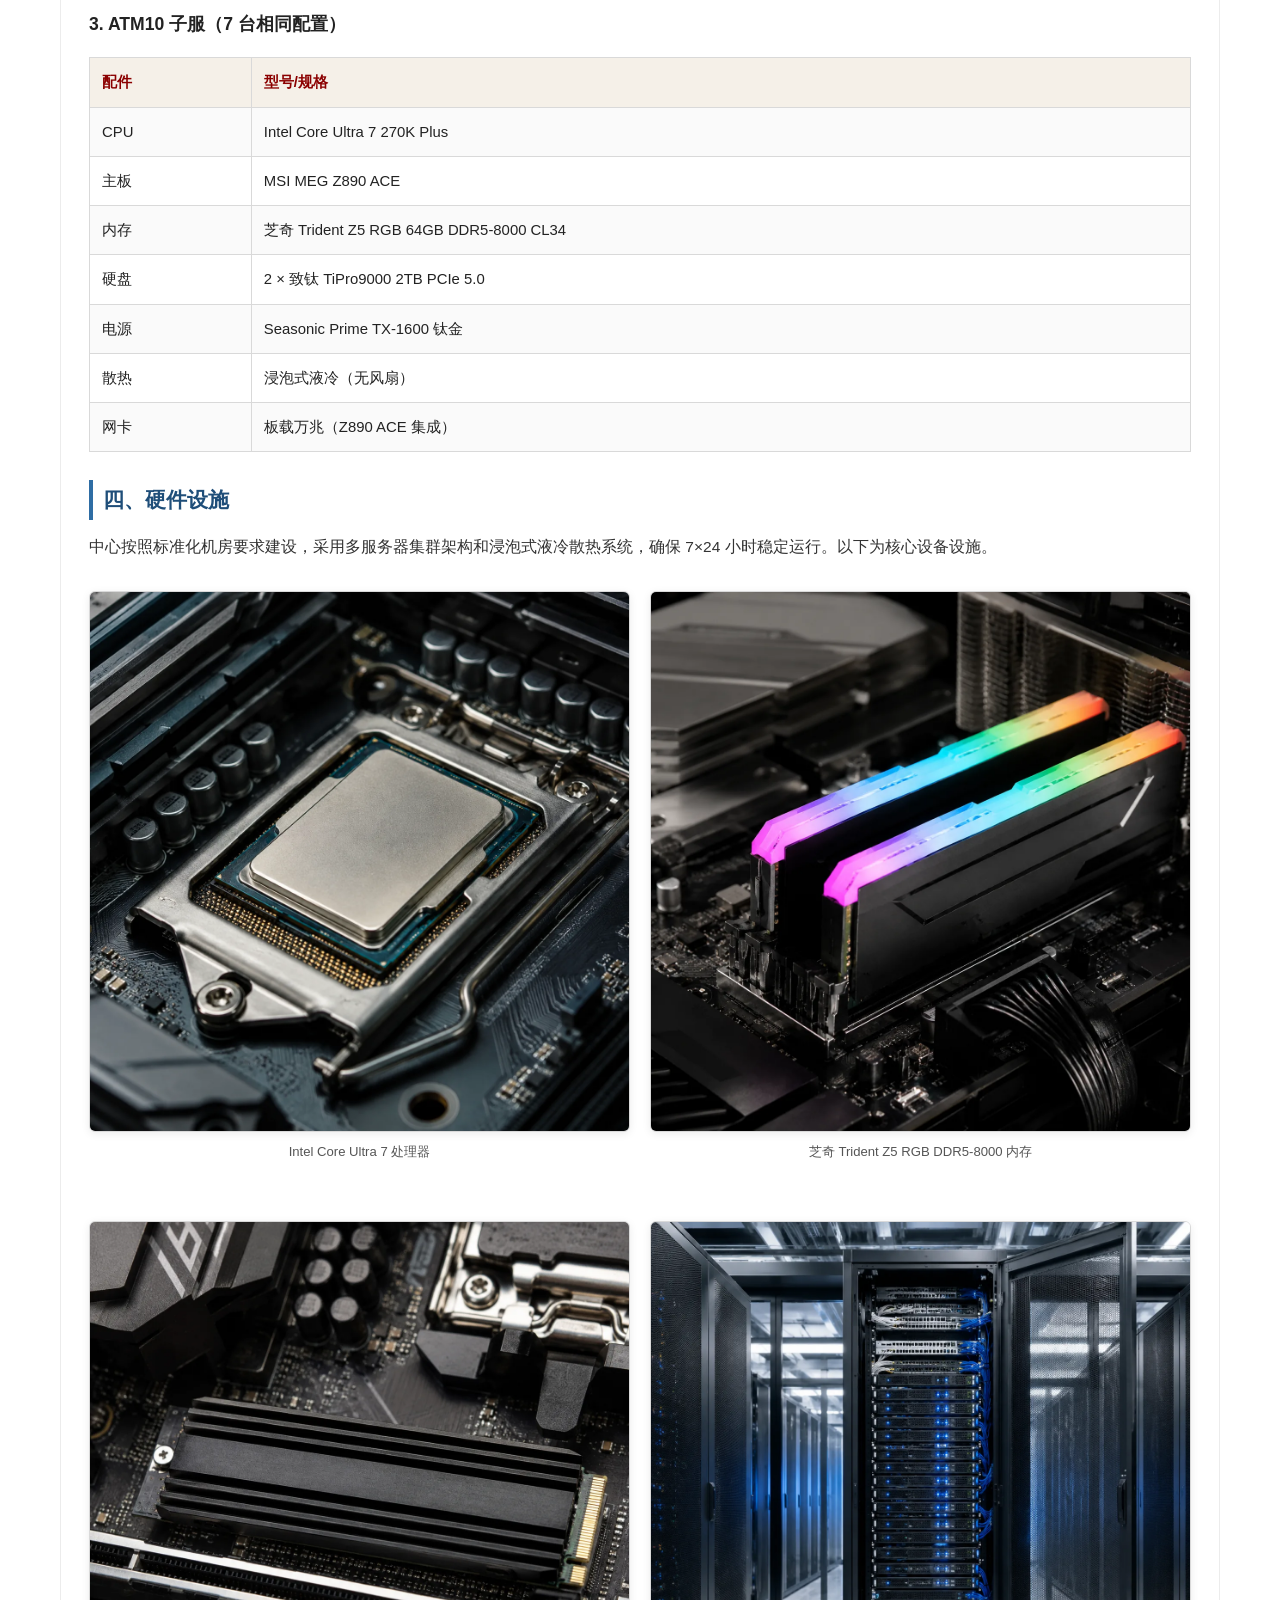
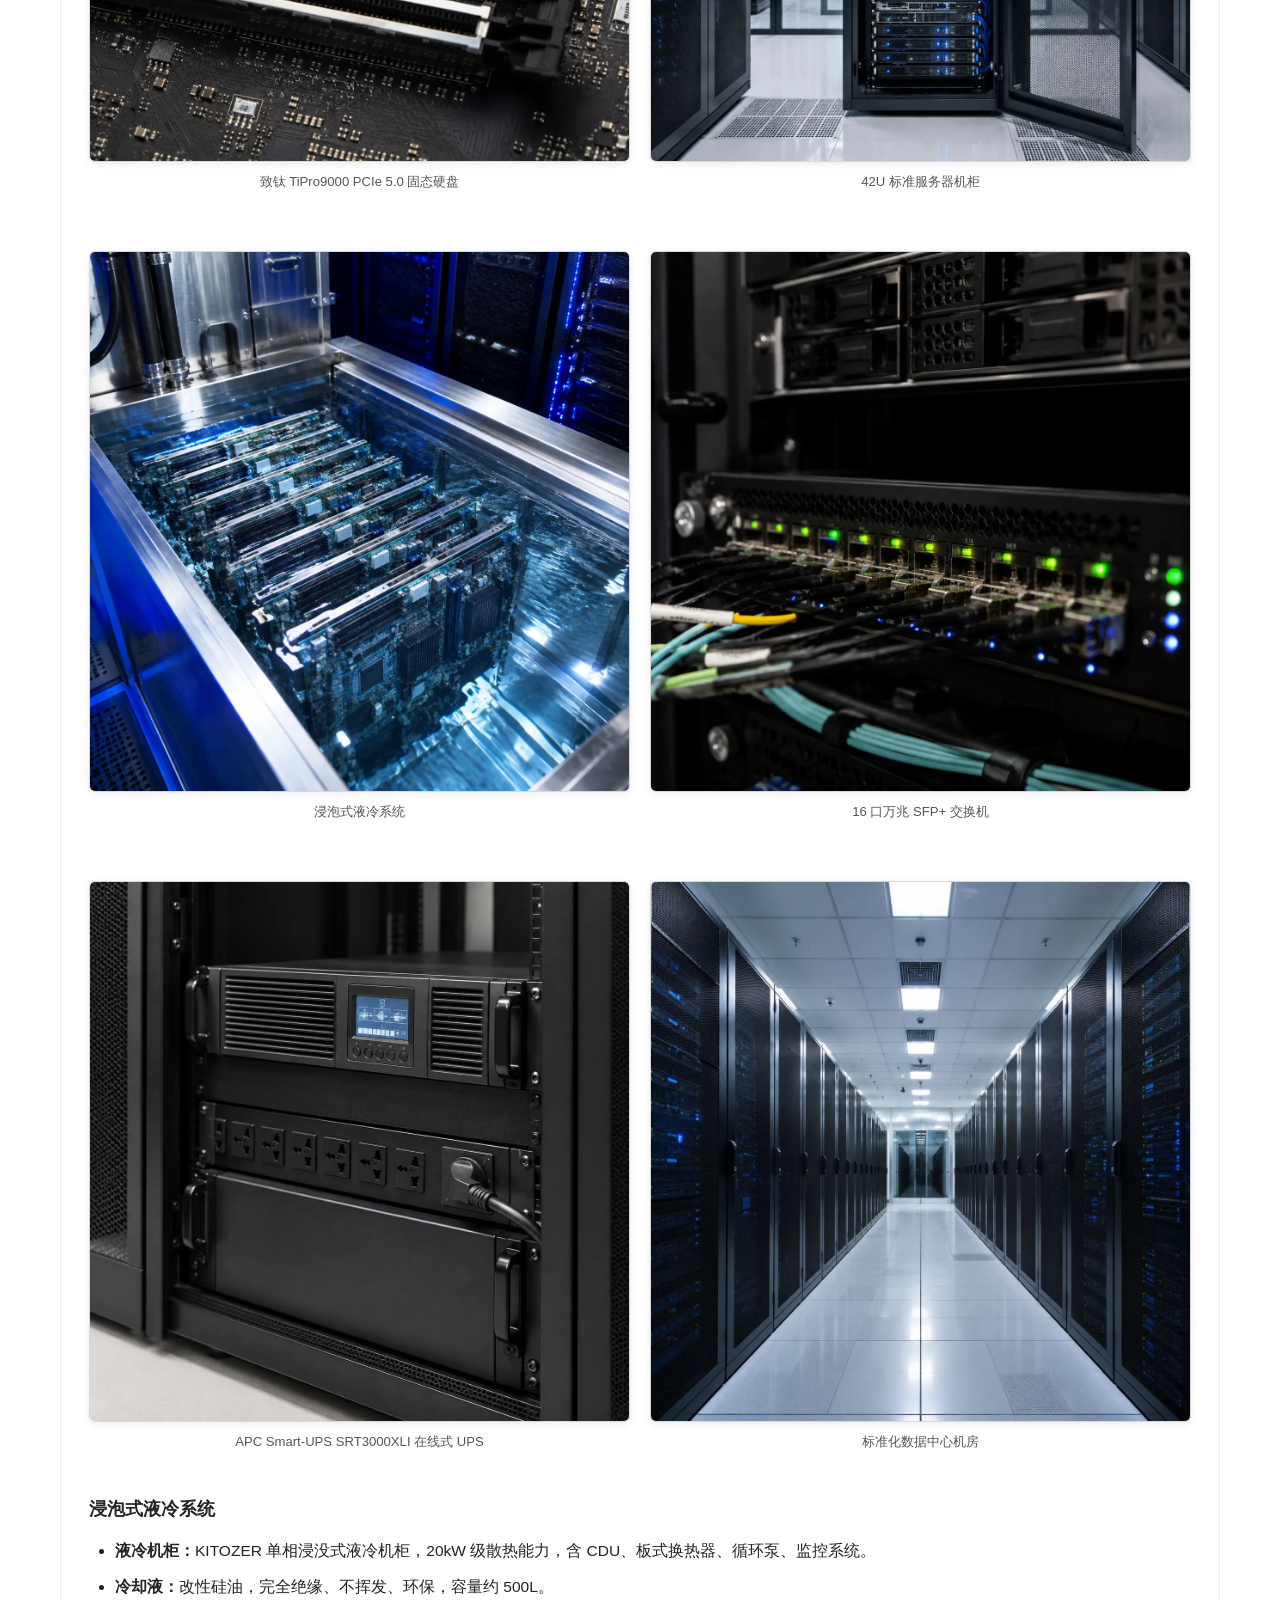
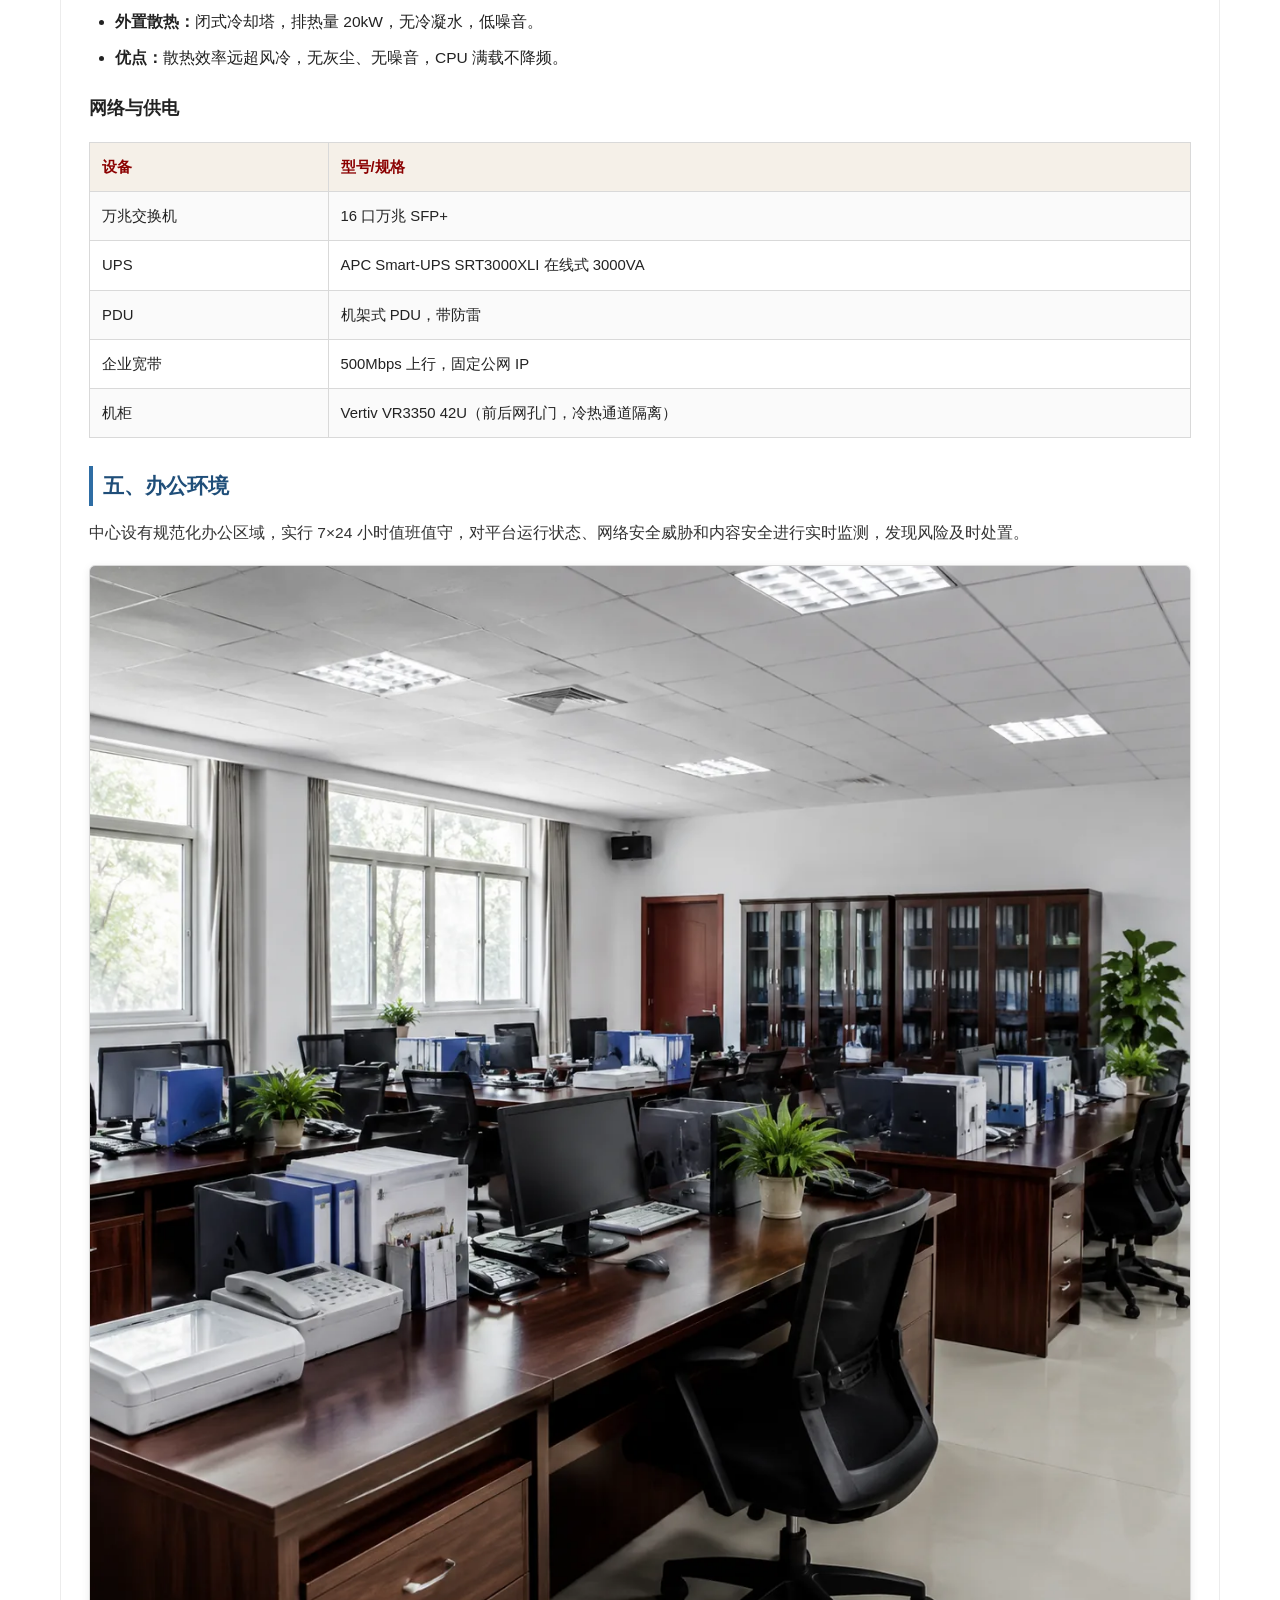
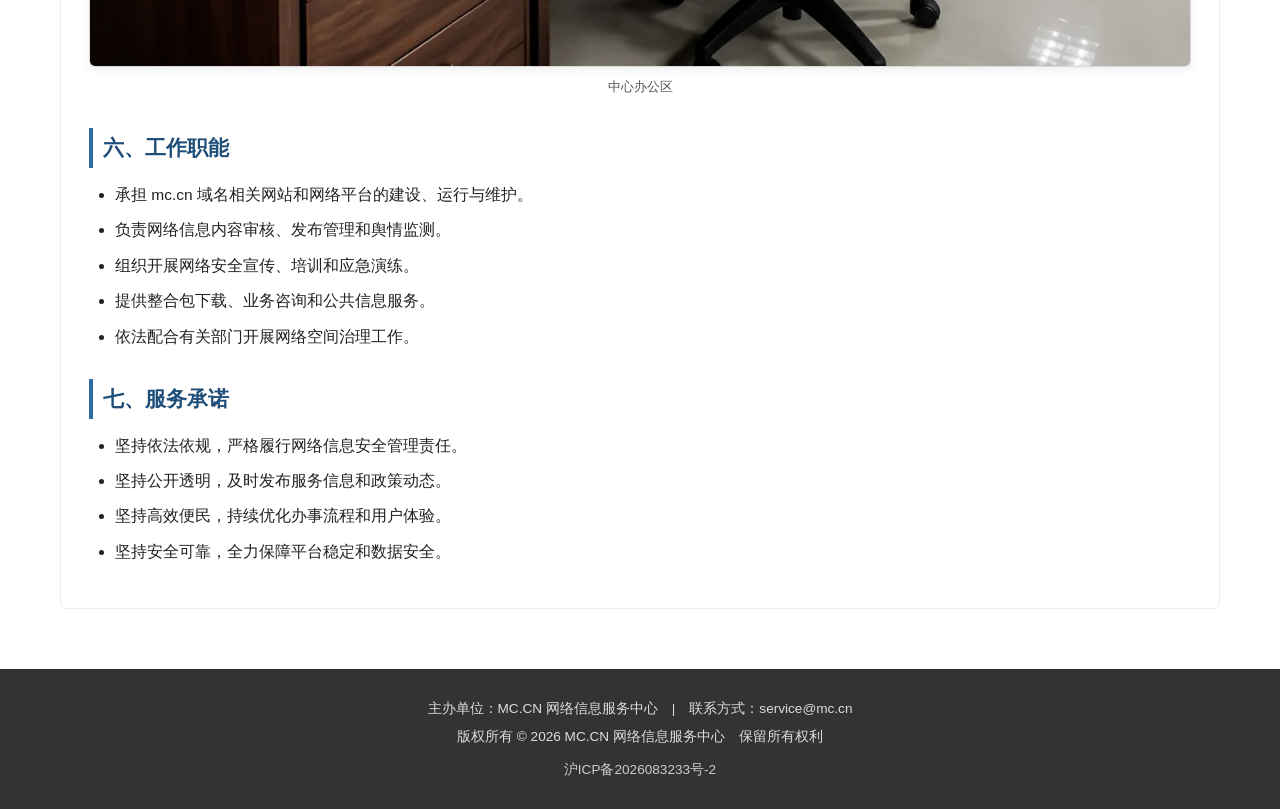
==== commit f449607c: "新闻改为单日自动抓取并自动加载，新增天安门背景，优化置顶图片与单位概况" ====
--- a/about.html
+++ b/about.html
@@ -113,11 +113,11 @@
                 <h3>3. ATM10 子服（7 台相同配置）</h3>
                 <table class="official-table">
                     <tr><th>配件</th><th>型号/规格</th></tr>
-                    <tr><td>CPU</td><td>Intel Core Ultra 7 270K Plus（单核性能王者）</td></tr>
-                    <tr><td>主板</td><td>MSI MEG Z890 ACE（顶级供电，板载万兆）</td></tr>
-                    <tr><td>内存</td><td>芝奇 Trident Z5 RGB 64GB (2×32G) DDR5-8000 CL34</td></tr>
-                    <tr><td>硬盘</td><td>2 × 致钛 TiPro9000 2TB PCIe 5.0（RAID 0，顺序读 14.9GB/s）</td></tr>
-                    <tr><td>电源</td><td>Seasonic Prime TX-1600 钛金（余量充足）</td></tr>
+                    <tr><td>CPU</td><td>Intel Core Ultra 7 270K Plus</td></tr>
+                    <tr><td>主板</td><td>MSI MEG Z890 ACE</td></tr>
+                    <tr><td>内存</td><td>芝奇 Trident Z5 RGB 64GB DDR5-8000 CL34</td></tr>
+                    <tr><td>硬盘</td><td>2 × 致钛 TiPro9000 2TB PCIe 5.0</td></tr>
+                    <tr><td>电源</td><td>Seasonic Prime TX-1600 钛金</td></tr>
                     <tr><td>散热</td><td>浸泡式液冷（无风扇）</td></tr>
                     <tr><td>网卡</td><td>板载万兆（Z890 ACE 集成）</td></tr>
                 </table>
--- a/assets/css/style.css
+++ b/assets/css/style.css
@@ -28,16 +28,33 @@
 
 body {
   font-family: var(--font-sans);
-  background:
-    radial-gradient(circle at 12% 18%, rgba(176, 31, 36, 0.045), transparent 32%),
-    radial-gradient(circle at 88% 8%, rgba(31, 78, 121, 0.06), transparent 30%),
-    radial-gradient(circle at 75% 80%, rgba(176, 31, 36, 0.03), transparent 28%),
-    linear-gradient(180deg, #f8f5f0 0%, #eef1f5 100%);
+  background-image: url('../../images/background-desktop.webp');
+  background-size: cover;
+  background-position: center center;
+  background-repeat: no-repeat;
+  background-attachment: fixed;
   color: var(--text);
   min-height: 100vh;
   display: flex;
   flex-direction: column;
-  background-attachment: fixed;
+}
+
+body::before {
+  content: '';
+  position: fixed;
+  inset: 0;
+  background: linear-gradient(180deg, rgba(248, 245, 240, 0.86), rgba(238, 241, 245, 0.90));
+  pointer-events: none;
+  z-index: 0;
+}
+
+.topbar,
+.header,
+.navbar,
+.main,
+.footer {
+  position: relative;
+  z-index: 1;
 }
 
 a {
@@ -855,6 +872,14 @@
   color: var(--text-light);
   font-size: 0.85rem;
   margin-top: 10px;
+}
+
+@media (max-width: 768px) {
+  body {
+    background-image: url('../../images/background-mobile.webp');
+    background-position: center top;
+    background-size: cover;
+  }
 }
 
 @media (max-width: 720px) {
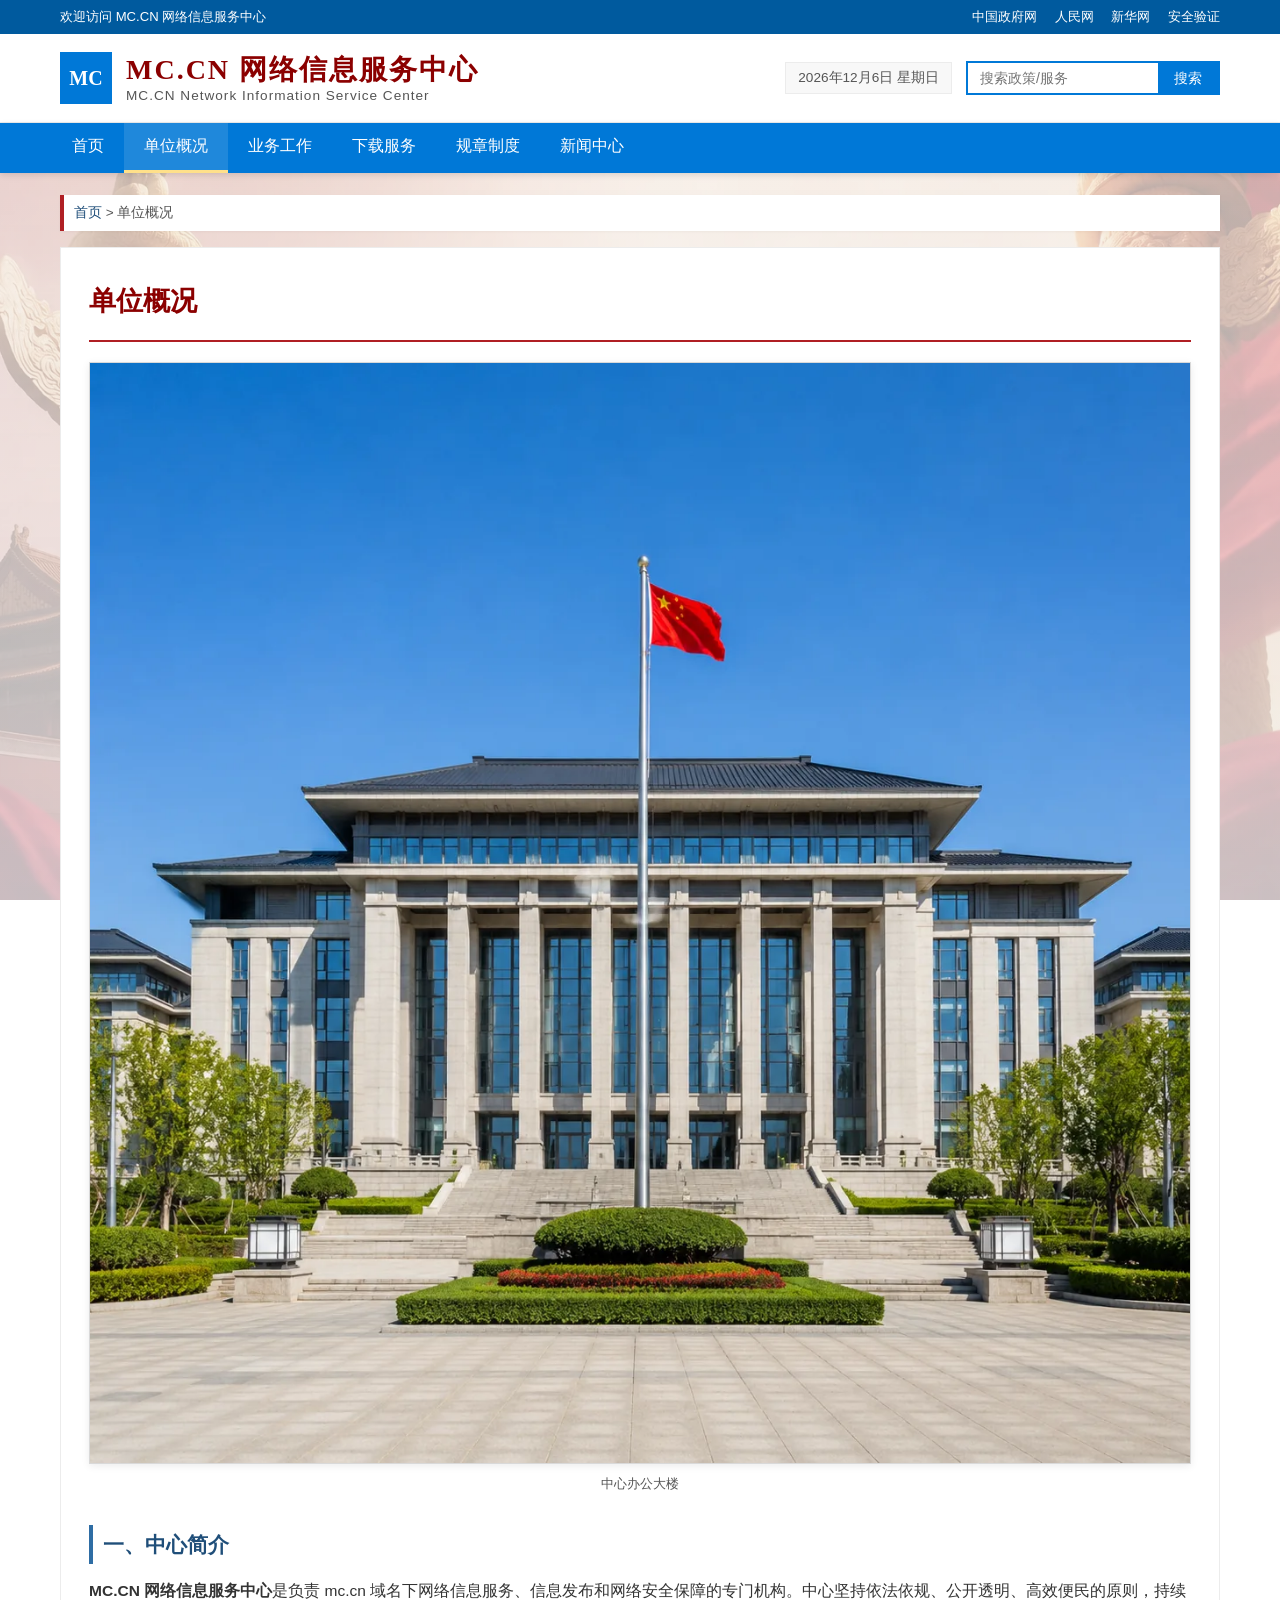
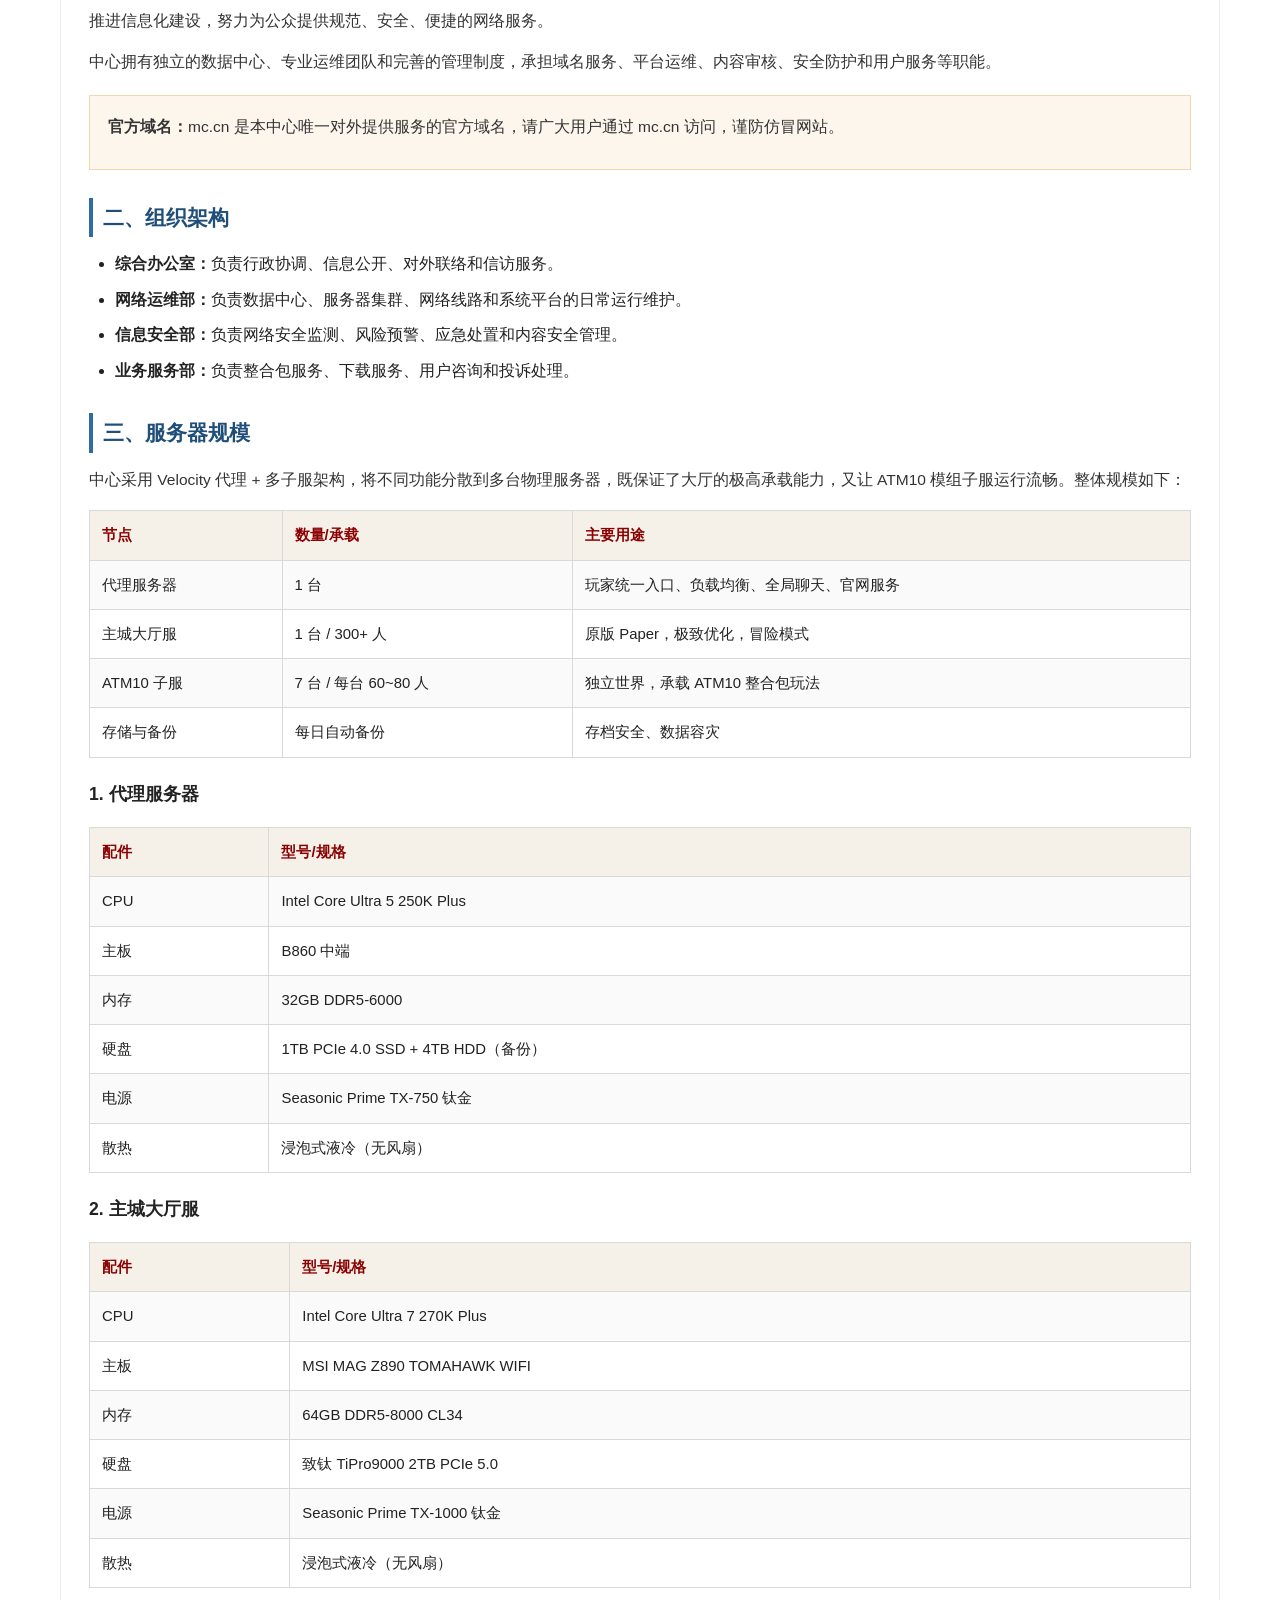
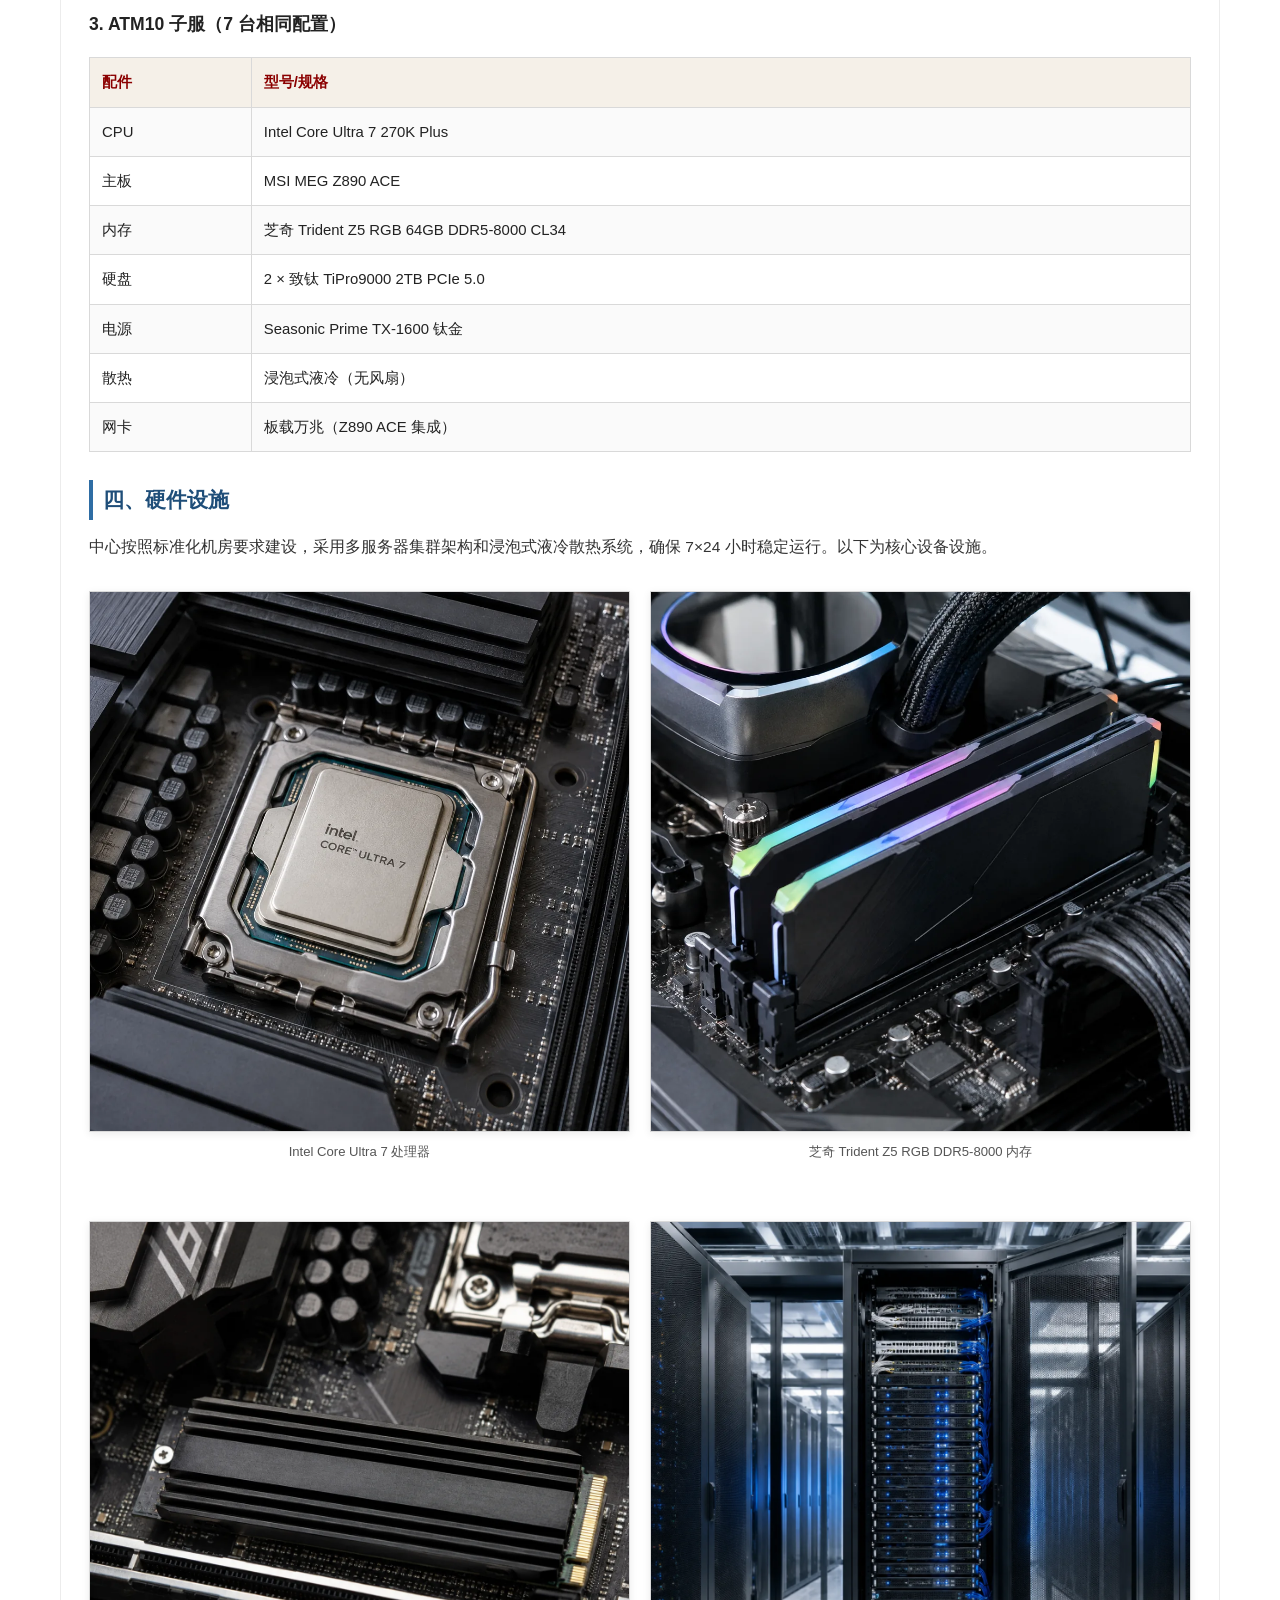
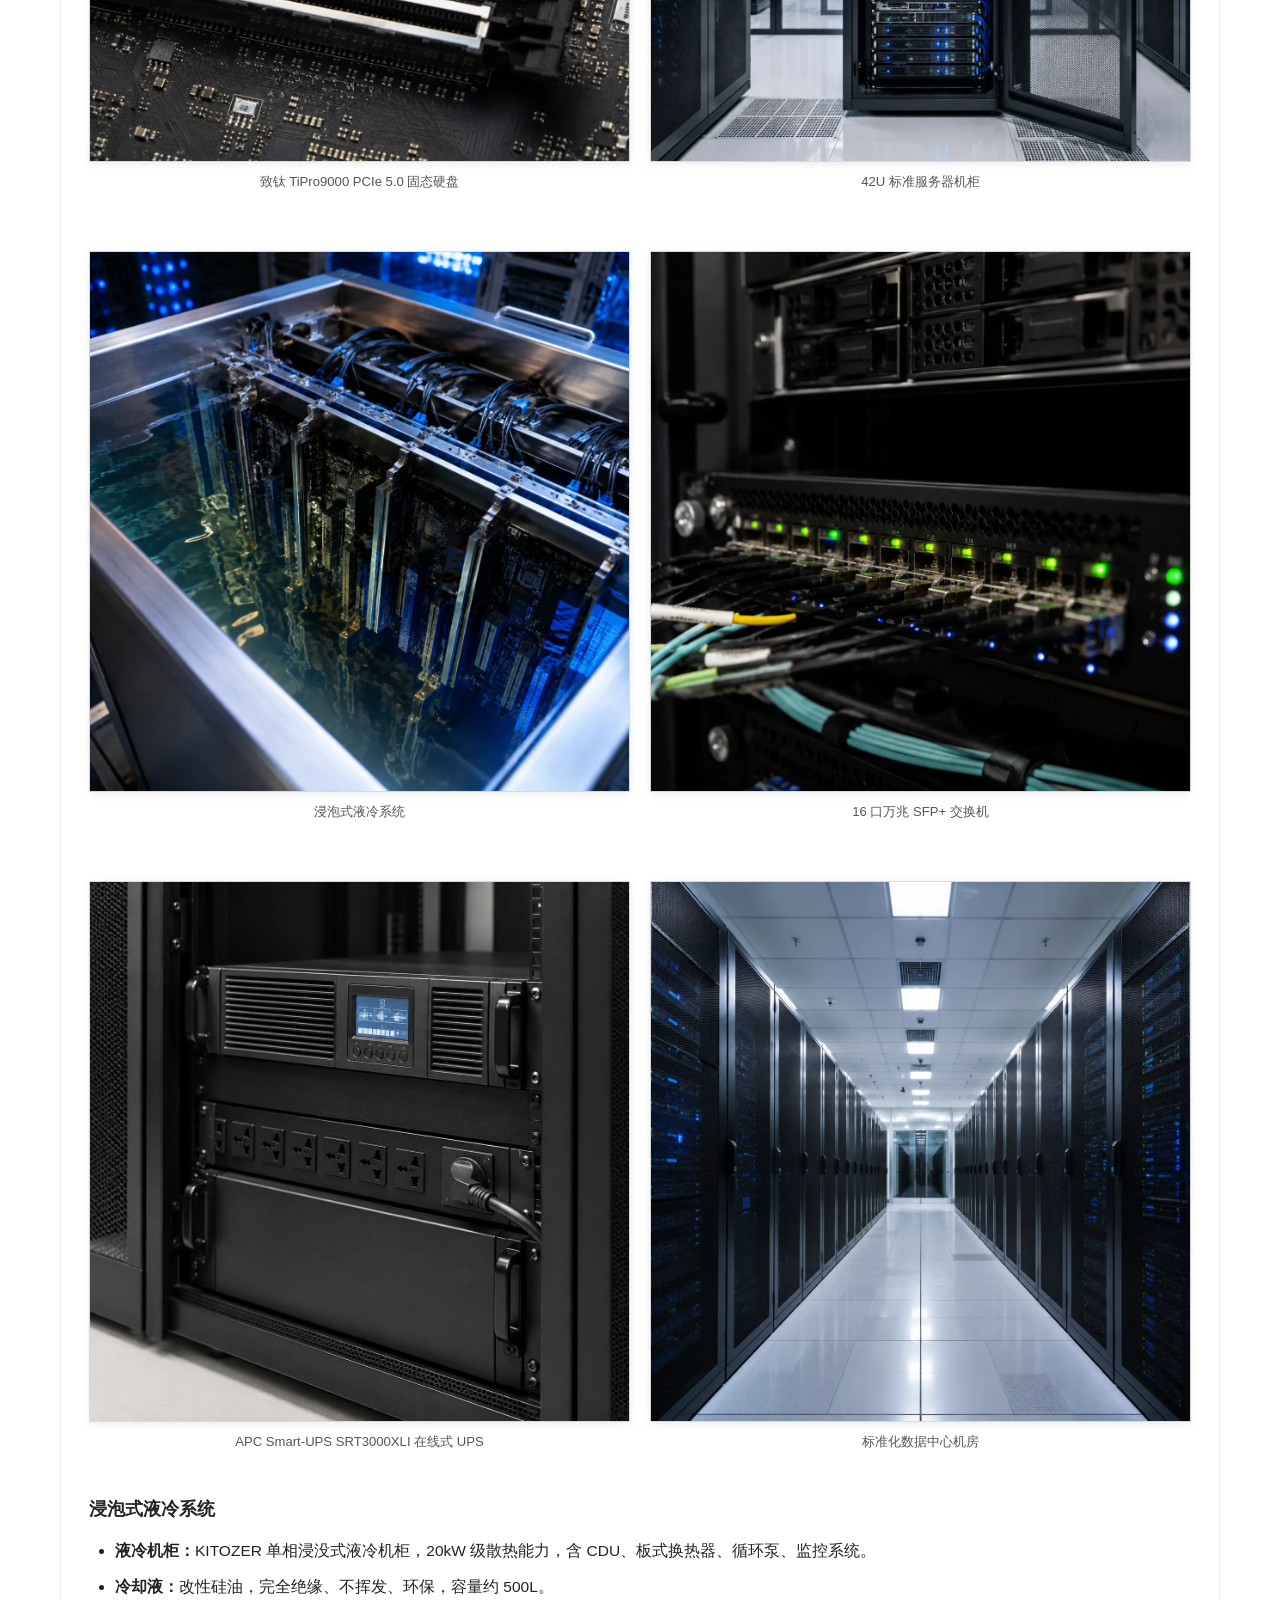
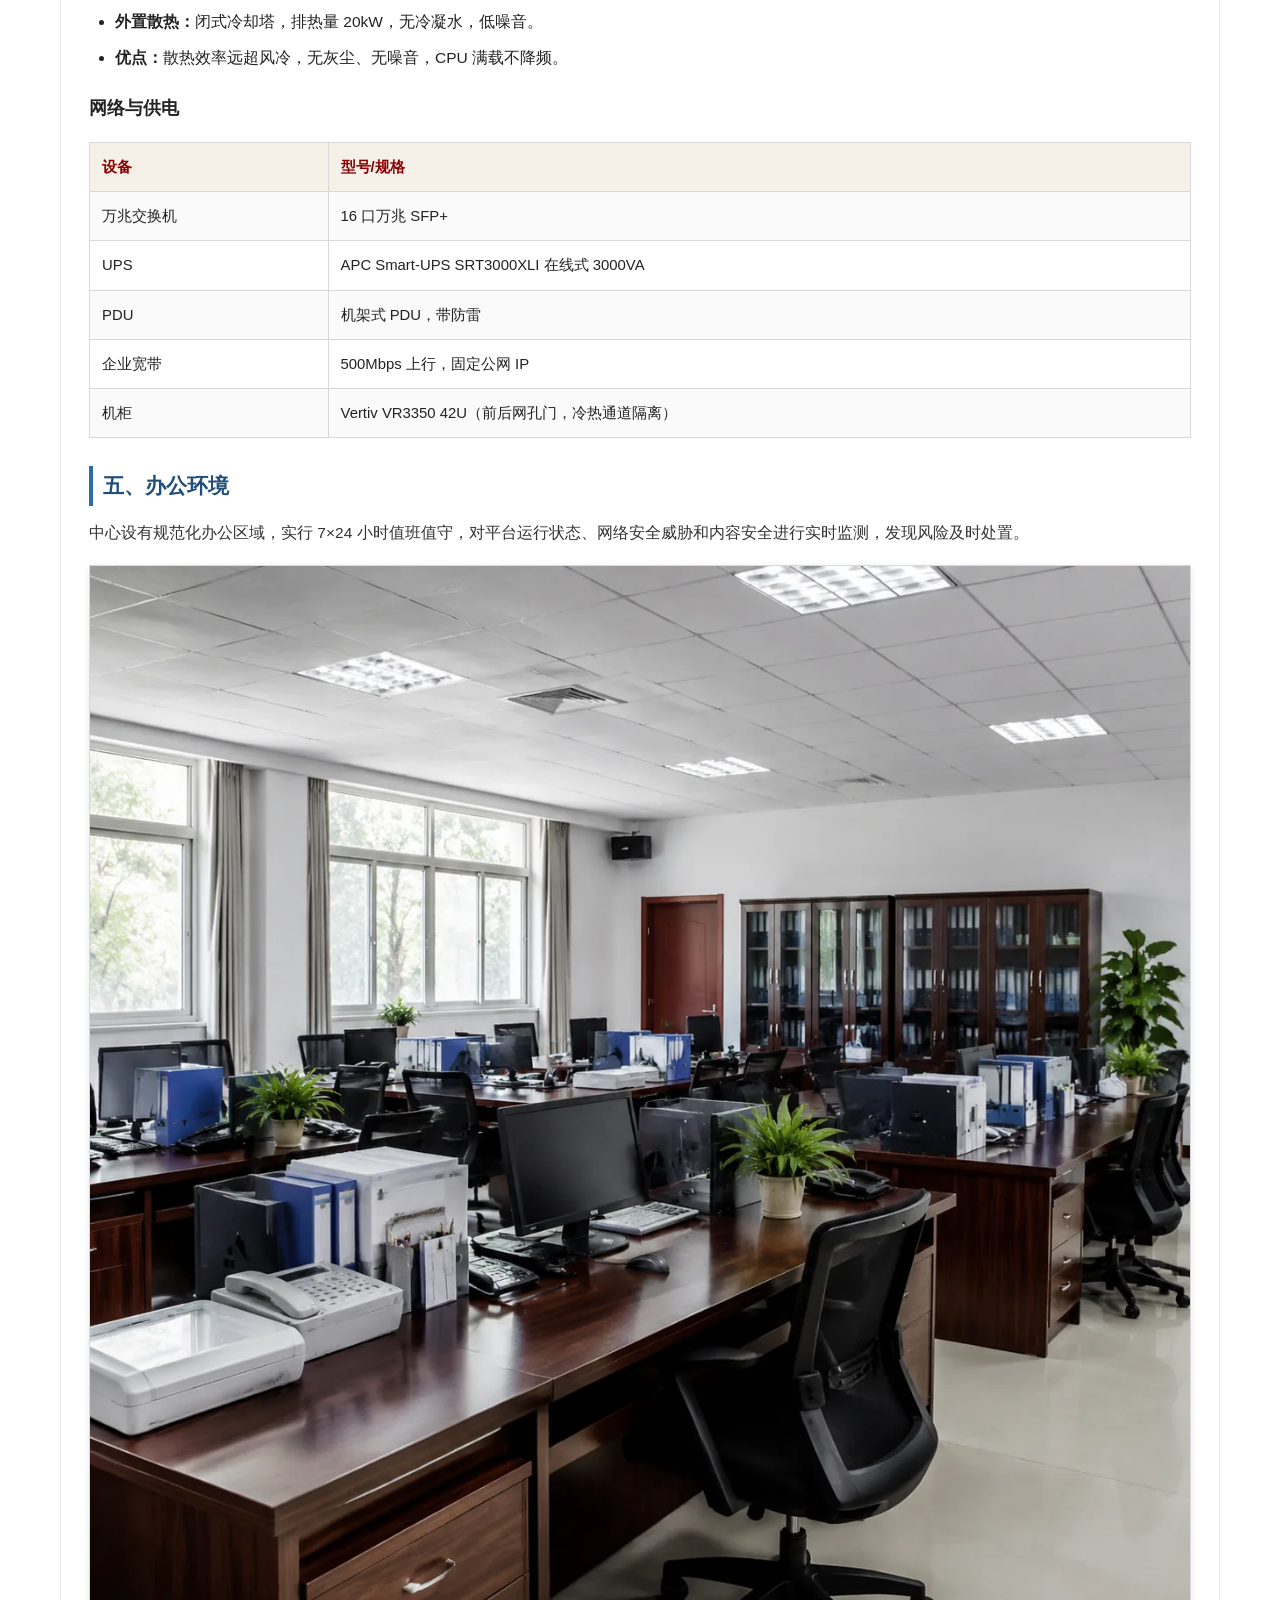
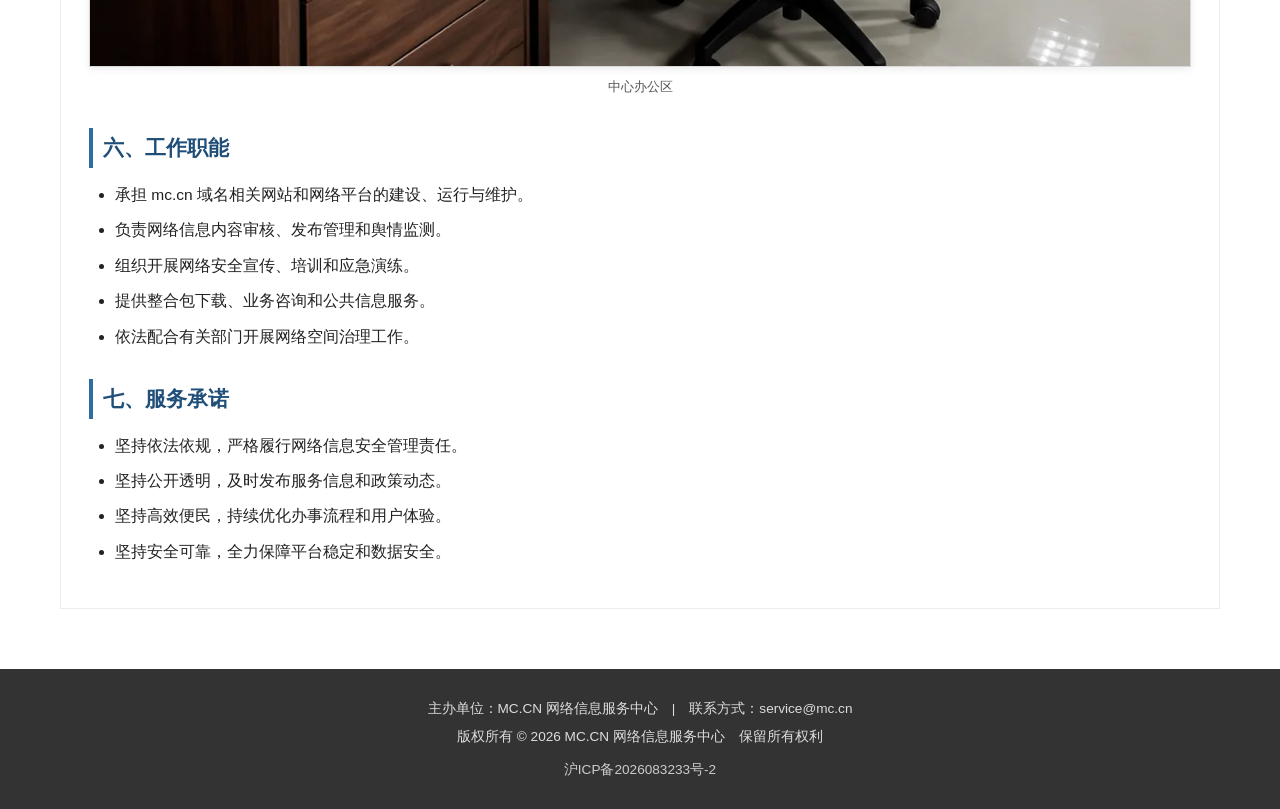
==== commit 0558d172: "修复验证页并改为真实图片点选验证，重构为Windows 10磁贴风格，优化AI图片" ====
--- a/about.html
+++ b/about.html
@@ -66,7 +66,7 @@
                 <p><strong>MC.CN 网络信息服务中心</strong>是负责 mc.cn 域名下网络信息服务、信息发布和网络安全保障的专门机构。中心坚持依法依规、公开透明、高效便民的原则，持续推进信息化建设，努力为公众提供规范、安全、便捷的网络服务。</p>
                 <p>中心拥有独立的数据中心、专业运维团队和完善的管理制度，承担域名服务、平台运维、内容审核、安全防护和用户服务等职能。</p>
 
-                <div style="background:#fdf6ec;border:1px solid #f0d9a8;padding:16px 18px;border-radius:6px;margin:18px 0;">
+                <div style="background:#fdf6ec;border:1px solid #f0d9a8;padding:16px 18px;margin:18px 0;">
                     <p><strong>官方域名：</strong>mc.cn 是本中心唯一对外提供服务的官方域名，请广大用户通过 mc.cn 访问，谨防仿冒网站。</p>
                 </div>
 
--- a/assets/css/style.css
+++ b/assets/css/style.css
@@ -902,3 +902,148 @@
     width: 120px;
   }
 }
+
+/* ===== Windows 10 tile style overrides ===== */
+* {
+  border-radius: 0 !important;
+}
+
+body::before {
+  background: linear-gradient(180deg, rgba(248, 245, 240, 0.68), rgba(238, 241, 245, 0.78));
+}
+
+.topbar,
+.header,
+.navbar,
+.main,
+.verify-wrap,
+.footer {
+  position: relative;
+  z-index: 1;
+}
+
+.topbar {
+  background: #005a9e;
+}
+
+.navbar {
+  background: #0078d7;
+}
+
+.logo-badge {
+  background: #0078d7;
+  box-shadow: none;
+}
+
+.panel {
+  border: 1px solid #d2d2d2;
+  box-shadow: none;
+}
+
+.panel-head {
+  background: #0078d7;
+  border-bottom: none;
+}
+
+.panel-title {
+  color: #fff;
+  border-left: none;
+  padding-left: 0;
+}
+
+.panel-more,
+.panel-more a {
+  color: #eaf4ff;
+}
+
+.card {
+  background: #0078d7;
+  border: none;
+  color: #fff;
+  box-shadow: none;
+}
+
+.card h3,
+.card p,
+.card a {
+  color: #fff;
+}
+
+.btn {
+  background: #0078d7;
+}
+
+.btn:hover {
+  background: #106ebe;
+}
+
+.search-box {
+  border-color: #0078d7;
+}
+
+.search-box button {
+  background: #0078d7;
+}
+
+.search-box button:hover {
+  background: #106ebe;
+}
+
+.verify-wrap {
+  min-height: 70vh;
+  display: flex;
+  align-items: center;
+  justify-content: center;
+  padding: 30px 16px;
+}
+
+.verify-card {
+  background: #fff;
+  border: 1px solid #d2d2d2;
+  border-top: 6px solid #0078d7;
+  box-shadow: none;
+  max-width: 560px;
+  width: 100%;
+  padding: 28px;
+  text-align: center;
+}
+
+.verify-card h1 {
+  font-family: var(--font-serif);
+  color: #004578;
+  margin-bottom: 8px;
+}
+
+.verify-card .subtitle {
+  color: var(--text-light);
+  margin-bottom: 18px;
+  font-size: 0.92rem;
+}
+
+.captcha-grid {
+  display: grid;
+  grid-template-columns: repeat(3, 1fr);
+  gap: 4px;
+  margin: 18px 0;
+  background: #d2d2d2;
+  border: 4px solid #d2d2d2;
+}
+
+.captcha-cell {
+  aspect-ratio: 1;
+  background-repeat: no-repeat;
+  background-size: 300% 300%;
+  background-color: #eeeeee;
+  cursor: pointer;
+  border: 2px solid transparent;
+  transition: border-color 0.15s, box-shadow 0.15s;
+}
+
+.captcha-cell:hover {
+  border-color: #0078d7;
+}
+
+.captcha-cell.selected {
+  border-color: #0078d7;
+  box-shadow: inset 0 0 0 3px rgba(0, 120, 215, 0.55);
+}
